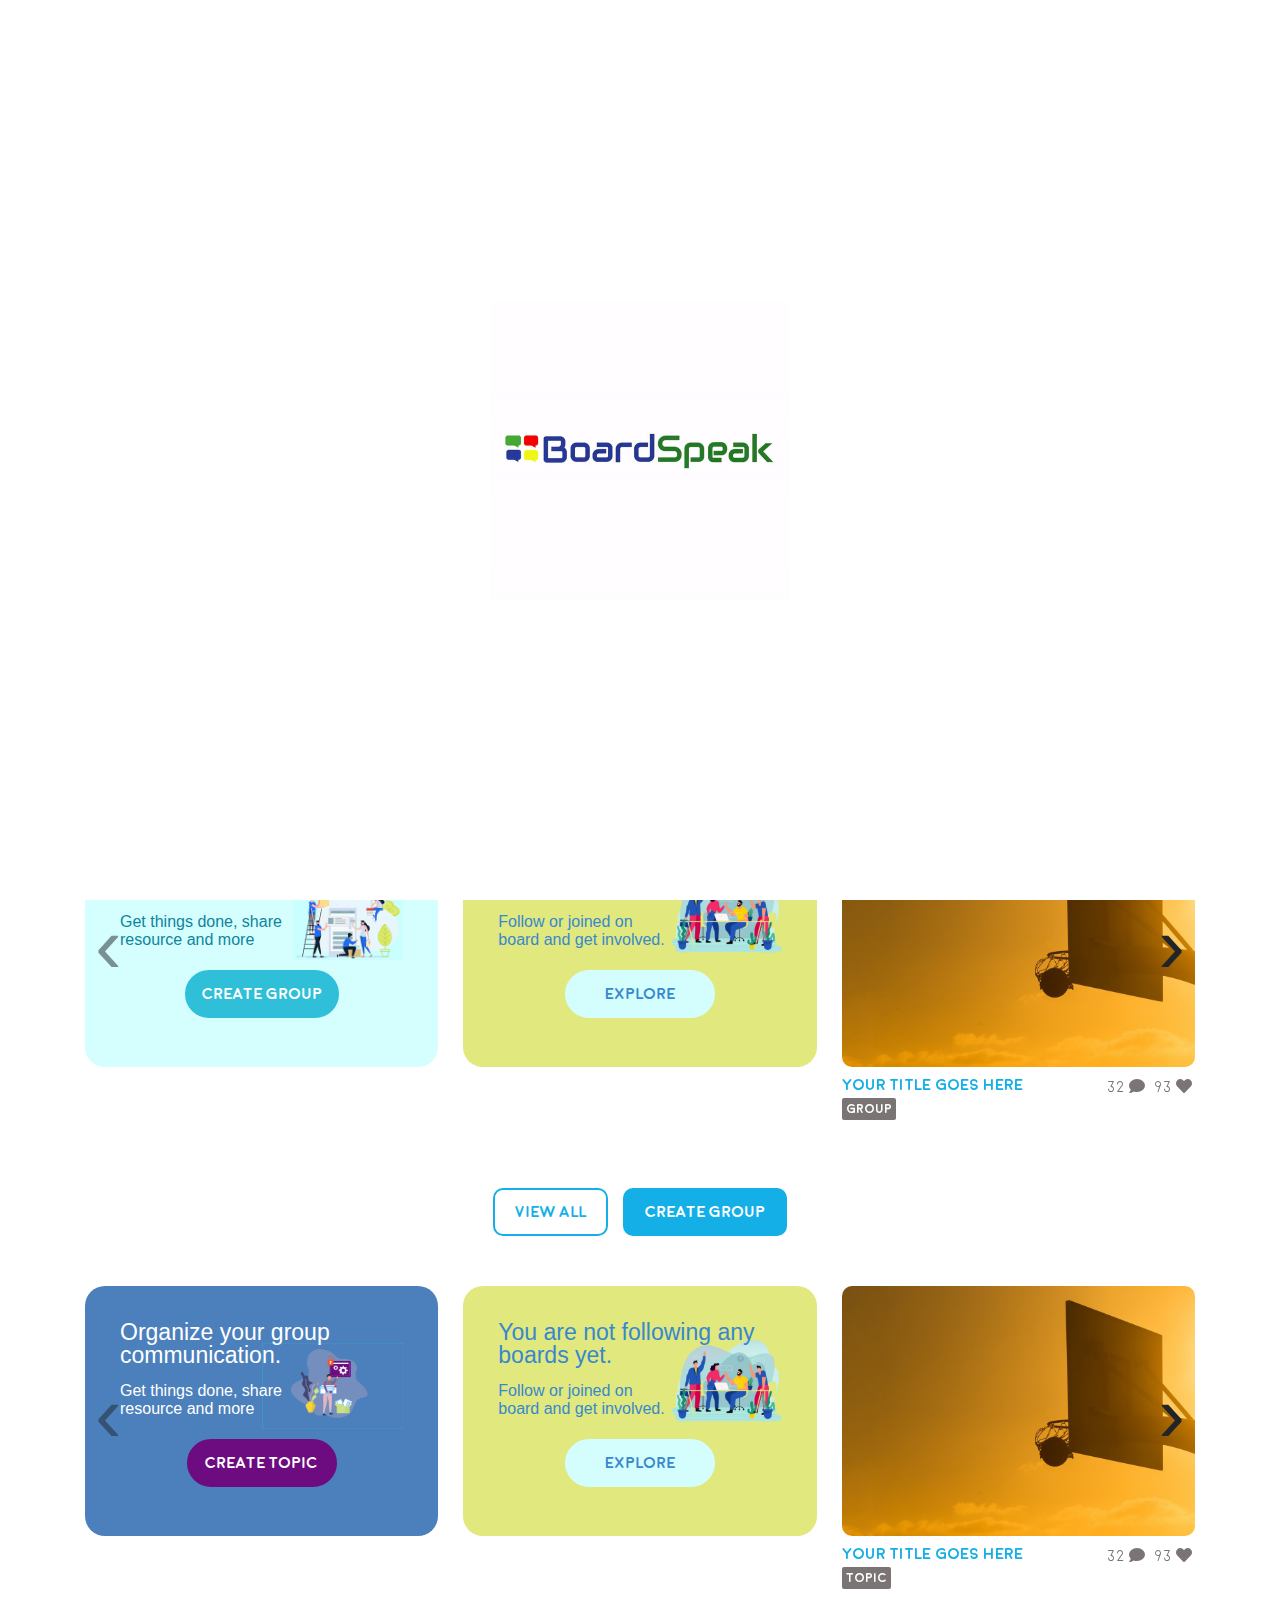
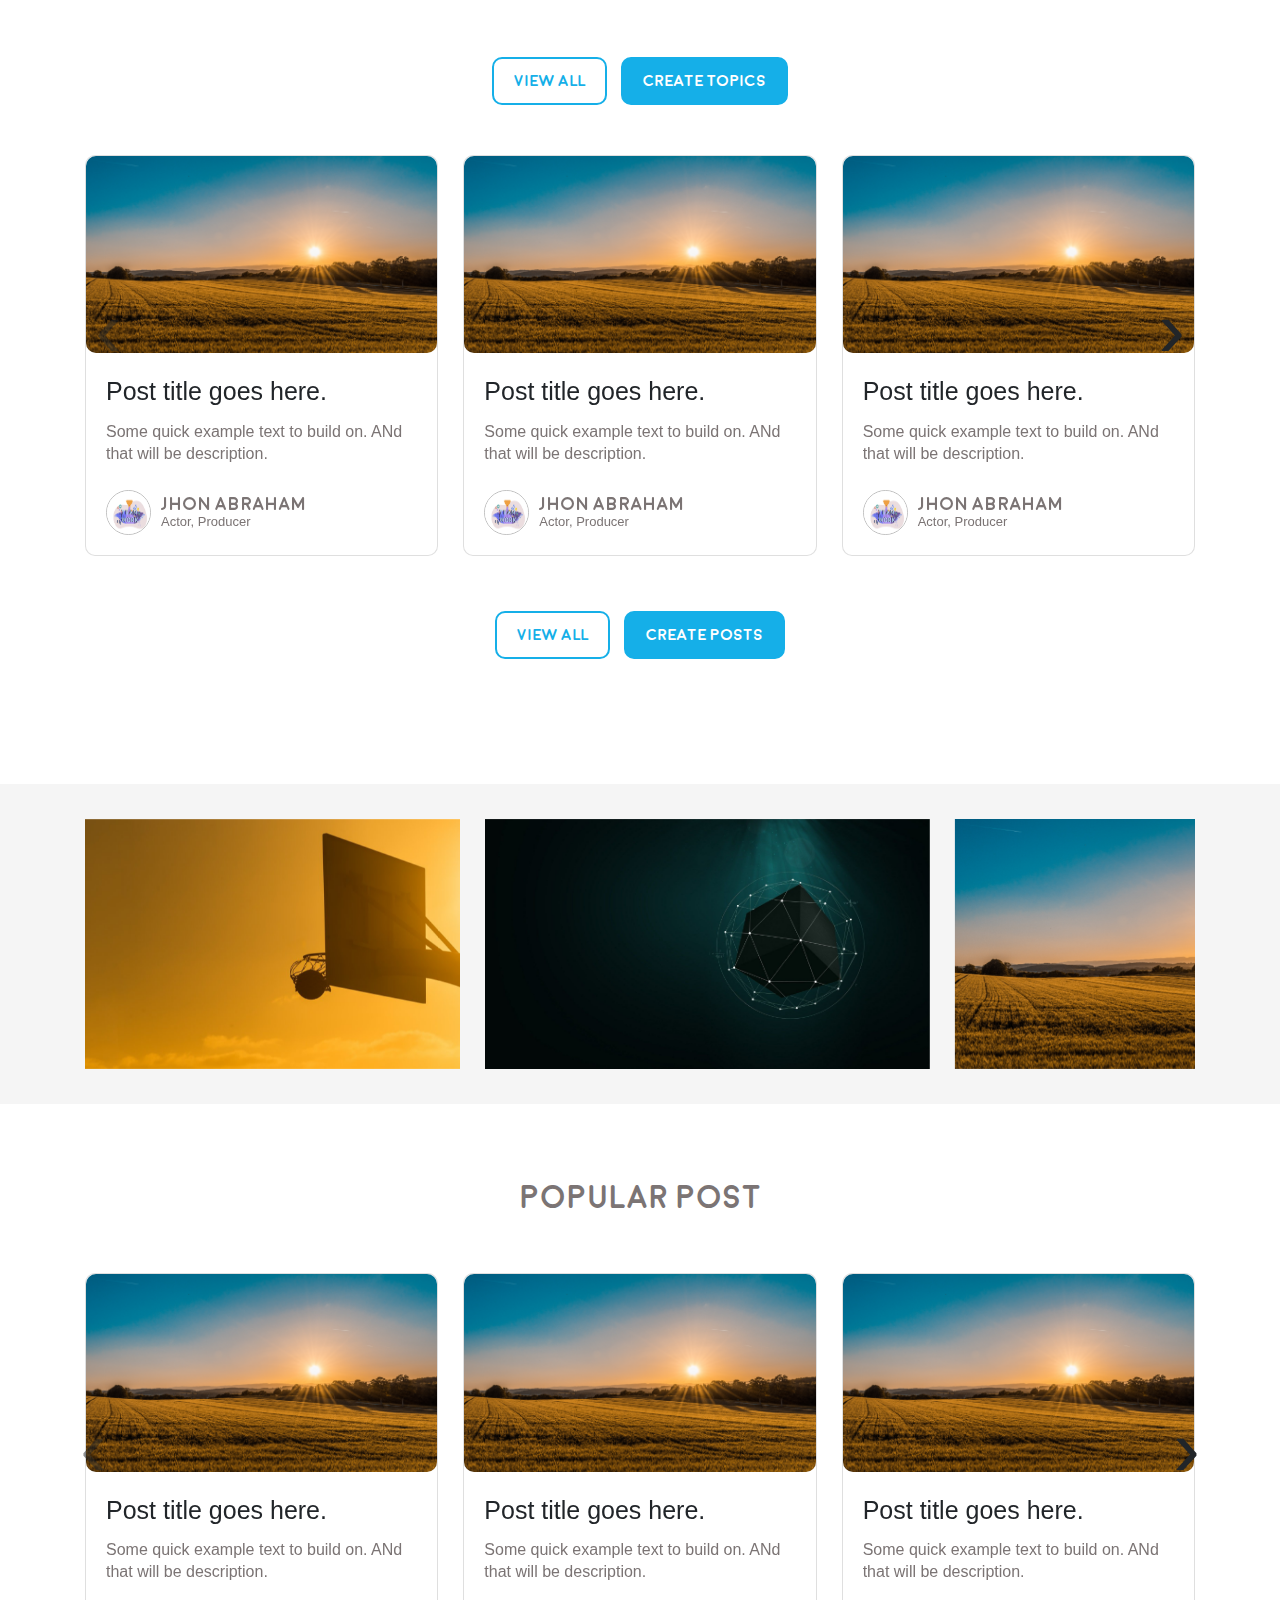
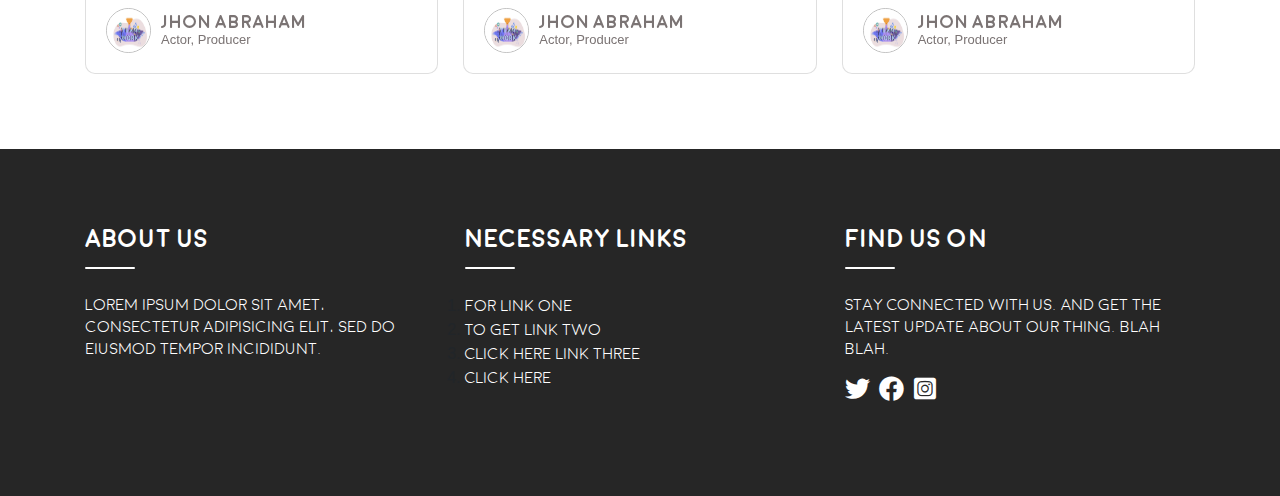
==== user-profile.html @ ad091838 "first commit" ====
<html>
<head>
	<meta charset="utf-8">
	<meta http-equiv="X-UA-Compatible" content="IE=edge">
	<meta name="viewport" content="width=device-width,initial-scale=1.0">
	<title>User Profile</title>

	<!-- including bootstrap css -->
	<link rel="stylesheet" href="src/style/vendor/bootstrap.min.css">
	<!-- including font awesome css -->
	<link rel="stylesheet" href="src/style/vendor/font-awesome/fontawesome.min.css">

	<!-- owl carousel styles -->
	<link rel="stylesheet" href="src/style/vendor/owl-carousel/owl.carousel.min.css">
	<link rel="stylesheet" href="src/style/vendor/owl-carousel/owl.theme.default.min.css">
	
	<!-- including custom css -->
	<link rel="stylesheet" href="src/style/main.css">
	<link rel="stylesheet" href="src/style/user-profile.css">

	<!-- including jquery -->
	<script src="src/script/vendor/jquery.min.js"></script>
	
	<!-- including popper js -->
	<script src="src/script/vendor/popper.min.js"></script>
	<!-- including bootsrap js -->
	<script src="src/script/vendor/bootstrap.min.js"></script>
	
	<!-- owl carousel js -->
	<script src="src/script/vendor/owl.carousel.min.js"></script>

	<!-- custom js -->
	<script src="src/script/main.js"></script>
	<script src="src/script/user-profile.js"></script>
</head>
<body>
	<!-- preloader animation -->
	<div class="loader">
		<img src="src/image/loader.gif">
	</div>
	<!-- hedaer part start -->
	<header id="header" class="header sticky-top">
		<nav class="main_nav_container container">

			<div class="mobile_icon" disabled>
				<a id="mobile_menu_collase">
					<span></span>
					<span></span>
					<span></span>
				</a>
			</div>

			<div class="mobile_nav" id="mobile_nav">
				<ul class="mobile_nav_container container">
					<li class="search_box">
						<input class="form-control" type="text" placeholder="Search">
						<i class="fas fa-search"></i>
					</li>
					<li class="">
						<a class="" href="#">
							Find Groups
						</a>
					</li>
					<li class="">
						<a class="mobile_sub">
							<i class="fas fa-user"></i>
							<i class="fas fa-caret-down"></i>
						</a>
						<ul class="sub_nav">
							<li>
								<a href="" title="">
									Profile
								</a>
							</li>
							<li>
								<a href="" title="">
									Dashboard
								</a>
							</li>
							<li>
								<a href="" title="">
									Help & Support
								</a>
							</li>
							<li>
								<a href="" title="">
									Setting
								</a>
							</li>
							<li>
								<a href="" title="">
									Addministrator
								</a>
							</li>
							<li>
								<a href="" title="">
									Log Out
								</a>
							</li>
						</ul>
					</li>
				</ul>
			</div>

			<a class="logo_img" href="#">
				<img class="img-fluid" src="src/image/logo.png" alt="">
			</a>

			<!-- only desktop nav -->
			<div class="desk_nav">
				<ul class="desk_nav_container">
					<li class="only_desk_item search_box">
						<input class="form-control" type="text" placeholder="Search">
						<i class="fas fa-search"></i>
					</li>
					<li class="only_desk_item">
						<a class="" href="#">
							Find Groups
						</a>
					</li>
					<li class="">
						<a class="active sub_nav_container">
							<span>Create Group</span>
							<i class="fas fa-angle-down"></i>
						</a>
						<ul class="sub_nav">
							<li>
								<a href="" title="">
									Start a group
								</a>
							</li>
							<li>
								<a href="" title="">
									Create a topic
								</a>
							</li>
							<li>
								<a href="" title="">
									a post
								</a>
							</li>
						</ul>
					</li>
					<li class="only_desk_item">
						<a class="sub_nav_container">
							<i class="fas fa-user-circle"></i>
							<i class="fas fa-angle-down"></i>
						</a>
						<ul class="sub_nav">
							<li>
								<a href="" title="">
									Profile
								</a>
							</li>
							<li>
								<a href="" title="">
									Dashboard
								</a>
							</li>
							<li>
								<a href="" title="">
									Help & Support
								</a>
							</li>
							<li>
								<a href="" title="">
									Setting
								</a>
							</li>
							<li>
								<a href="" title="">
									Addministrator
								</a>
							</li>
							<li>
								<a href="" title="">
									Log Out
								</a>
							</li>
						</ul>
					</li>
				</ul>
			</div>
		</nav>
	</header><!-- /header -->

	<!-- main content start here -->
	<main id="main" class="main">

		<!-- banner section -->
		<section class="user_banner" id="user_banner">
			<div class="user_banner_container">
				<div class="user_banner_background">
					<button type="button" class="btn btn-info">
						<i class="fas fa-camera"></i>
						<span>
							Change Background
						</span>
					</button>
				</div>

				<div class="user_banner_info container">
					<div class="user_profile_img">
						<img class="img-fluid" src="src/image/user_profile.jpeg" alt="">
						<a href="">
							<i class="fas fa-camera"></i>
							Change Photo
						</a>
					</div>

					<div class="user_name_designation">
						<h1>
							Jhon Abraham
						</h1>
						<p>
							Managing Director
							<a href="" title="">
								<i class="fas fa-edit"></i>
								Edit Profile
							</a>
						</p>
						<p class="join_for_public">
							<span>Joined 4th February, 2016.</span>
							<span>California, USA</span>
						</p>
						<div class="user_ext_number">
							<a href="" title="">
								Contacts
								<span>
									365
								</span>
							</a>
							<a href="" title="">
								Followed
								<span>
									525
								</span>
							</a>
							<a href="" title="">
								Follwing
								<span>
									1541
								</span>
							</a>
						</div>
						<div class="btn_for_public">

							<div class="d-inline-block">
								<a class="btn dropdown-toggle" href="#" role="button" id="dropdownMenuLink" data-toggle="dropdown" aria-haspopup="true" aria-expanded="false">
									message
								</a>

								<div class="dropdown-menu" aria-labelledby="dropdownMenuLink">
									<a class="dropdown-item" href="#">
										Add User as Contact
									</a>
									<a class="dropdown-item" href="#">
										Message User
									</a>
								</div>
							</div>

							<div class="d-inline-block">
								<a class="btn dropdown-toggle" href="#" role="button" id="dropdownMenuLink" data-toggle="dropdown" aria-haspopup="true" aria-expanded="false">
									follow
								</a>

								<div class="dropdown-menu" aria-labelledby="dropdownMenuLink">
									<a class="dropdown-item" href="#">
										Add to favourites
									</a>
									<a class="dropdown-item not_popup_opener">
										Notification
									</a>
									<a class="dropdown-item problem_popup_opener">
										Problems / Issues
									</a>
									<a class="dropdown-item unfollow_popup_opener">
										Unfollow
									</a>
								</div>
							</div>

						</div>
					</div>

					<div class="user_metta">
						<div class="user_metta_1">
							<a href="" title="">
								<span>
									6
								</span>
								groups
							</a>
							<a href="" title="">
								<span>
									N/A
								</span>
								topics
							</a>
							<a href="" title="">
								<span>
									18
								</span>
								post
							</a>
						</div>
						<div class="user_metta_2">
							<a id="todos_popup_opener" title="">
								to do's
								<span>
									6
								</span>
							</a>
							<a href="notification.html" title="">
								notification
								<span>
									12
								</span>
							</a>
						</div>
					</div>
				</div>
			</div>
		</section>

		<!-- followed explore section -->
		<section class="follow_explore_section">

			<div class="follow_explore_header">
				<div class="follow_explore_header_container container">
					<ul class="nav text-center">

						<li class="nav-item">
							<a class="nav-link" id="created_slider">
								Created
							</a>
						</li>
						<li class="nav-item">
							<a class="nav-link active" id="follow_slider">
								Followed
							</a>
						</li>

						<li class="nav-item">
							<a class="nav-link" id="explore_slider">
								Explore
							</a>
						</li>
					</ul>
				</div>
			</div>

			<div class="follow_explore_filter">
				<div class="follow_explore_search_view" id="sticky_search">
					<form class="form-group">
						<input class="form-control" type="text" name="search">
						<button class="btn" type="button">
							search
						</button>
					</form>
					<div class="follow_explore_view">
						<a class="" href="" title="">
							<span>
								List <br> View
							</span>
							<i class="fas fa-list"></i>
						</a>
						<a class="d-none" href="" title="">
							<span>
								Grid <br> View
							</span>
							<i class="fas fa-th"></i>
						</a>
					</div>
				</div>

				<div class="filter_btn_container container">
					<div class="follow_explore_filter_btn text-center owl-carousel owl-theme">
						<button class="btn filter_btn active" filtered_board="all_board" type="button">
							All
						</button>
						<button class="btn filter_btn" filtered_board="group_board" type="button">
							Groups
						</button>
						<button class="btn filter_btn" filtered_board="topic_board" type="button">
							Topics
						</button>
						<button class="btn filter_btn" filtered_board="post_board" type="button">
							Post
						</button>
						<button class="btn filter_btn" filtered_board="form_board" type="button">
							Forms
						</button>
						<button class="btn filter_btn" filtered_board="event_board" type="button">
							Event
						</button>
						<button class="btn filter_btn" filtered_board="task_board" type="button">
							Task
						</button>
						<button class="btn filter_btn" filtered_board="calender_board" type="button">
							Calender
						</button>
						<button class="btn filter_btn" filtered_board="image_board" type="button">
							Image
						</button>
					</div>
				</div>

				<div class="filter_dropdown_container container">
					<div class="filter_dropdown">
						<ul class="main_dropdown_list">
							<li>
								<a class="filter_dropdown_btn">
									A to Z
									<i class="fas fa-caret-down"></i>
								</a>
								<ul class="secondery_dropdown_list">
									<li>
										<a href="" title="">Test One</a>
									</li>
									<li>
										<a href="" title="">Test Two</a>
									</li>
									<li>
										<a href="" title="">Three Test</a>
									</li>
								</ul>
							</li>
							<li>
								<a class="filter_dropdown_btn">
									Archive
									<i class="fas fa-caret-down"></i>
								</a>
								<ul class="secondery_dropdown_list">
									<li>
										<a href="" title="">Test One</a>
									</li>
									<li>
										<a href="" title="">Test Two</a>
									</li>
									<li>
										<a href="" title="">Three Test</a>
									</li>
								</ul>
							</li>
							<li>
								<a class="filter_dropdown_btn">
									By Admin
									<i class="fas fa-caret-down"></i>
								</a>
								<ul class="secondery_dropdown_list">
									<li>
										<a href="" title="">Test One</a>
									</li>
									<li>
										<a href="" title="">Test Two</a>
									</li>
									<li>
										<a href="" title="">Three Test</a>
									</li>
								</ul>
							</li>
							<li>
								<a href="" title="">Favourite</a>
							</li>
							<li>
								<a href="" title="">Latest</a>
							</li>
							<li>
								<a href="" title="">Popular</a>
							</li>
							<li>
								<a href="" title="">Saved</a>
							</li>
							<li>
								<a class="filter_dropdown_btn">
									Public
									<i class="fas fa-caret-down"></i>
								</a>
								<ul class="secondery_dropdown_list">
									<li>
										<a href="" title="">Private</a>
									</li>
									<li>
										<a href="" title="">Secret</a>
									</li>
								</ul>
							</li>
						</ul>
					</div>
				</div>
			</div>

			<div class="follow_explore_container">

				<!-- created board slider -->
				<div id="created_slider_container" class="container">
					<!-- items for filter button -->
					<div class="slider_outer group_board">
						<div class="created_group_slider owl-carousel owl-theme">
							<div class="item">
								<div class="default_item create_item">
									<div class="default_text">
										<h4>
										    Organize your group communication.
									    </h4>
									    <p>
										    Get things done, share resource and more
									    </p>
									</div>
									<div class="default_btn">
										<a class="create_group_btn btn">
										    Create Group
									    </a>
									</div>
								</div>
							</div>
							<div class="item">
								<div class="board_item">
									<figure>
										<figcaption>
											<div class="save_follow">
												<a href="">
													<i class="fas fa-file-download"></i>
													save
												</a>
												<a href="" class="d-none">
													<i class="fas fa-user-plus"></i>
													follow
												</a>
												<a href="" class="d-inline">
													<i class="fas fa-user-plus"></i>
													Invite
												</a>
											</div>
											<div class="more_option">
												more
												<i class="fas fa-ellipsis-v"></i>

												<ul class="more_option_item">
													<li>
														<a href="">Share</a>
													</li>
													<li>
														<a href="">Pin</a>
													</li>
													<li>
														<a href="">Join</a>
													</li>
													<li>
														<a href="">Quick View</a>
													</li>
												</ul>
											</div>
										</figcaption>
										<img class="img-fluid" src="src/image/board_one.jpg" alt="board-img">
									</figure>
									<summary class="board_info">
										<h3 class="board_title">
											<a href="">
												Your Title Goes Here
											</a> 
											<a href="">
												Group
											</a>
										</h3>
										<h4 class="board_metta">
											<a class="d-none" id="pinned_board">
												<i class="fas fa-thumbtack"></i>
											</a>
											<a id="board_comment">
												32
												<i class="fas fa-comment"></i>
											</a>
											<a id="board_like">
												93
												<i class="fas fa-heart"></i>
											</a>
										</h4>
									</summary>
								</div>
							</div>
							<div class="item">
								<div class="board_item">
									<figure>
										<div class="lock_indicator">
											<i class="fas fa-lock"></i>
										</div>
										<figcaption>
											<div class="save_follow">
												<a href="">
													<i class="fas fa-file-download"></i>
													save
												</a>
												<a href="" class="d-inline">
													<i class="fas fa-user-plus"></i>
													follow
												</a>
												<a href="" class="d-none">
													<i class="fas fa-user-plus"></i>
													Invite
												</a>
											</div>
											<div class="more_option">
												more
												<i class="fas fa-ellipsis-v"></i>

												<ul class="more_option_item">
													<li>
														<a href="">Share</a>
													</li>
													<li>
														<a href="">Pin</a>
													</li>
													<li>
														<a href="">Join</a>
													</li>
													<li>
														<a href="">Quick View</a>
													</li>
												</ul>
											</div>
										</figcaption>
										<img class="img-fluid" src="src/image/board_one.jpg" alt="board-img">
									</figure>
									<summary class="board_info">
										<h3 class="board_title">
											<a href="">
												Your Title Goes Here
											</a> 
											<a href="">
												Group
											</a>
										</h3>
										<h4 class="board_metta">
											<a class="" id="pinned_board">
												<i class="fas fa-thumbtack"></i>
											</a>
											<a id="board_comment">
												32
												<i class="fas fa-comment"></i>
											</a>
											<a id="board_like">
												93
												<i class="fas fa-heart"></i>
											</a>
										</h4>
									</summary>
								</div>
							</div>
							<div class="item">
								<div class="board_item">
									<figure>
										<div class="lock_indicator">
											<i class="fas fa-lock"></i>
										</div>
										<figcaption>
											<div class="save_follow">
												<a href="">
													<i class="fas fa-file-download"></i>
													save
												</a>
												<a href="" class="d-none">
													<i class="fas fa-user-plus"></i>
													follow
												</a>
												<a href="" class="d-inline">
													<i class="fas fa-user-plus"></i>
													Invite
												</a>
											</div>
											<div class="more_option">
												more
												<i class="fas fa-ellipsis-v"></i>

												<ul class="more_option_item">
													<li>
														<a href="">Share</a>
													</li>
													<li>
														<a href="">Pin</a>
													</li>
													<li>
														<a href="">Join</a>
													</li>
													<li>
														<a href="">Quick View</a>
													</li>
												</ul>
											</div>
										</figcaption>
										<img class="img-fluid" src="src/image/board_one.jpg" alt="board-img">
									</figure>
									<summary class="board_info">
										<h3 class="board_title">
											<a href="">
												Your Title Goes Here
											</a> 
											<a href="">
												Group
											</a>
										</h3>
										<h4 class="board_metta">
											<a class="d-none" id="pinned_board">
												<i class="fas fa-thumbtack"></i>
											</a>
											<a id="board_comment">
												32
												<i class="fas fa-comment"></i>
											</a>
											<a id="board_like">
												93
												<i class="fas fa-heart"></i>
											</a>
										</h4>
									</summary>
								</div>
							</div>
						</div>
						<div class="view_all">
							<a class="btn" href="" title="">
								View All
							</a>
							<a class="create_group_btn btn active" title="">
								Create Group
							</a>
						</div>
					</div>
					<!-- items for filter button -->
					<div class="slider_outer topic_board">
						<div class="created_topic_slider owl-carousel owl-theme">
							<div class="item">
								<div class="default_item create_topic">
									<div class="default_text">
										<h4>
										    Organize your topic communication.
									    </h4>
									    <p>
										    Get things done, share resource and more
									    </p>
									</div>
									<div class="default_btn">
										<a class="btn" href="" title="">
										    Create Topics
									    </a>
									</div>
								</div>
							</div>
							<div class="item">
								<div class="board_item">
									<figure>
										<figcaption>
											<div class="save_follow">
												<a href="">
													<i class="fas fa-file-download"></i>
													save
												</a>
												<a href="" class="d-none">
													<i class="fas fa-user-plus"></i>
													follow
												</a>
												<a href="" class="d-inline">
													<i class="fas fa-user-plus"></i>
													Invite
												</a>
											</div>
											<div class="more_option">
												more
												<i class="fas fa-ellipsis-v"></i>

												<ul class="more_option_item">
													<li>
														<a href="">Share</a>
													</li>
													<li>
														<a href="">Pin</a>
													</li>
													<li>
														<a href="">Join</a>
													</li>
													<li>
														<a href="">Quick View</a>
													</li>
												</ul>
											</div>
										</figcaption>
										<img class="img-fluid" src="src/image/board_one.jpg" alt="board-img">
									</figure>
									<summary class="board_info">
										<h3 class="board_title">
											<a href="">
												Your Title Goes Here
											</a> 
											<a href="">
												topic
											</a>
										</h3>
										<h4 class="board_metta">
											<a class="d-none" id="pinned_board">
												<i class="fas fa-thumbtack"></i>
											</a>
											<a id="board_comment">
												32
												<i class="fas fa-comment"></i>
											</a>
											<a id="board_like">
												93
												<i class="fas fa-heart"></i>
											</a>
										</h4>
									</summary>
								</div>
							</div>
							<div class="item">
								<div class="board_item">
									<figure>
										<figcaption>
											<div class="save_follow">
												<a href="">
													<i class="fas fa-file-download"></i>
													save
												</a>
												<a href="" class="d-inline">
													<i class="fas fa-user-plus"></i>
													follow
												</a>
												<a href="" class="d-none">
													<i class="fas fa-user-plus"></i>
													Invite
												</a>
											</div>
											<div class="more_option">
												more
												<i class="fas fa-ellipsis-v"></i>

												<ul class="more_option_item">
													<li>
														<a href="">Share</a>
													</li>
													<li>
														<a href="">Pin</a>
													</li>
													<li>
														<a href="">Join</a>
													</li>
													<li>
														<a href="">Quick View</a>
													</li>
												</ul>
											</div>
										</figcaption>
										<img class="img-fluid" src="src/image/board_one.jpg" alt="board-img">
									</figure>
									<summary class="board_info">
										<h3 class="board_title">
											<a href="">
												Your Title Goes Here
											</a> 
											<a href="">
												topic
											</a>
										</h3>
										<h4 class="board_metta">
											<a class="" id="pinned_board">
												<i class="fas fa-thumbtack"></i>
											</a>
											<a id="board_comment">
												32
												<i class="fas fa-comment"></i>
											</a>
											<a id="board_like">
												93
												<i class="fas fa-heart"></i>
											</a>
										</h4>
									</summary>
								</div>
							</div>
							<div class="item">
								<div class="board_item">
									<figure>
										<figcaption>
											<div class="save_follow">
												<a href="">
													<i class="fas fa-file-download"></i>
													save
												</a>
												<a href="" class="d-none">
													<i class="fas fa-user-plus"></i>
													follow
												</a>
												<a href="" class="d-inline">
													<i class="fas fa-user-plus"></i>
													Invite
												</a>
											</div>
											<div class="more_option">
												more
												<i class="fas fa-ellipsis-v"></i>

												<ul class="more_option_item">
													<li>
														<a href="">Share</a>
													</li>
													<li>
														<a href="">Pin</a>
													</li>
													<li>
														<a href="">Join</a>
													</li>
													<li>
														<a href="">Quick View</a>
													</li>
												</ul>
											</div>
										</figcaption>
										<img class="img-fluid" src="src/image/board_one.jpg" alt="board-img">
									</figure>
									<summary class="board_info">
										<h3 class="board_title">
											<a href="">
												Your Title Goes Here
											</a> 
											<a href="">
												topic
											</a>
										</h3>
										<h4 class="board_metta">
											<a class="d-none" id="pinned_board">
												<i class="fas fa-thumbtack"></i>
											</a>
											<a id="board_comment">
												32
												<i class="fas fa-comment"></i>
											</a>
											<a id="board_like">
												93
												<i class="fas fa-heart"></i>
											</a>
										</h4>
									</summary>
								</div>
							</div>
						</div>
						<div class="view_all">
							<a class="btn" href="" title="">
								View All
							</a>
							<a class="btn active" href="" title="">
								Create Topics
							</a>
						</div>
					</div>
					<!-- items for filter button -->
					<div class="slider_outer post_board">
						<div class="created_post_slider owl-carousel owl-theme">
							<div class="post_item card">

								<div class="post_img">

									<img class="card-img-top" src="src/image/board_two.jpg" alt="Card image cap">

									<div class="post_img_inner">

										<div class="save_follow">
											<a href="">
												<i class="fas fa-file-download"></i>
												save
											</a>
											<a href="" class="d-inline">
												<i class="fas fa-user-plus"></i>
												follow
											</a>
											<a href="" class="d-none">
												<i class="fas fa-user-plus"></i>
												Invite
											</a>
										</div>

										<div class="more_option">
											more
											<i class="fas fa-ellipsis-v"></i>

											<ul class="more_option_item">
												<li>
													<a href="">Share</a>
												</li>
												<li>
													<a href="">Pin</a>
												</li>
												<li>
													<a href="">Join</a>
												</li>
												<li>
													<a href="">Quick View</a>
												</li>
											</ul>
										</div>
									</div>
								</div>

								<div class="post_summery">
									<a class="post_title">
										Post title goes here.
									</a>
									<p class="post_text">
										Some quick example text to build on. ANd that will be description.</p>
									<a href="" class="author_info">
										<img class="img-fluid" src="src/image/about_one.jpg" alt="author">
										<div class="author_name">
											<h5>
												Jhon Abraham
											</h5>
											<p>
												Actor, Producer
											</p>
										</div>
									</a>
								</div>
							</div>
							<div class="post_item card">

								<div class="post_img">

									<img class="card-img-top" src="src/image/board_two.jpg" alt="Card image cap">

									<div class="post_img_inner">

										<div class="save_follow">
											<a href="">
												<i class="fas fa-file-download"></i>
												save
											</a>
											<a href="" class="d-inline">
												<i class="fas fa-user-plus"></i>
												follow
											</a>
											<a href="" class="d-none">
												<i class="fas fa-user-plus"></i>
												Invite
											</a>
										</div>

										<div class="more_option">
											more
											<i class="fas fa-ellipsis-v"></i>

											<ul class="more_option_item">
												<li>
													<a href="">Share</a>
												</li>
												<li>
													<a href="">Pin</a>
												</li>
												<li>
													<a href="">Join</a>
												</li>
												<li>
													<a href="">Quick View</a>
												</li>
											</ul>
										</div>
									</div>
								</div>

								<div class="post_summery">
									<a class="post_title">
										Post title goes here.
									</a>
									<p class="post_text">
										Some quick example text to build on. ANd that will be description.</p>
									<a href="" class="author_info">
										<img class="img-fluid" src="src/image/about_one.jpg" alt="author">
										<div class="author_name">
											<h5>
												Jhon Abraham
											</h5>
											<p>
												Actor, Producer
											</p>
										</div>
									</a>
								</div>
							</div>
							<div class="post_item card">

								<div class="post_img">

									<img class="card-img-top" src="src/image/board_two.jpg" alt="Card image cap">

									<div class="post_img_inner">

										<div class="save_follow">
											<a href="">
												<i class="fas fa-file-download"></i>
												save
											</a>
											<a href="" class="d-inline">
												<i class="fas fa-user-plus"></i>
												follow
											</a>
											<a href="" class="d-none">
												<i class="fas fa-user-plus"></i>
												Invite
											</a>
										</div>

										<div class="more_option">
											more
											<i class="fas fa-ellipsis-v"></i>

											<ul class="more_option_item">
												<li>
													<a href="">Share</a>
												</li>
												<li>
													<a href="">Pin</a>
												</li>
												<li>
													<a href="">Join</a>
												</li>
												<li>
													<a href="">Quick View</a>
												</li>
											</ul>
										</div>
									</div>
								</div>

								<div class="post_summery">
									<a class="post_title">
										Post title goes here.
									</a>
									<p class="post_text">
										Some quick example text to build on. ANd that will be description.</p>
									<a href="" class="author_info">
										<img class="img-fluid" src="src/image/about_one.jpg" alt="author">
										<div class="author_name">
											<h5>
												Jhon Abraham
											</h5>
											<p>
												Actor, Producer
											</p>
										</div>
									</a>
								</div>
							</div>
							<div class="post_item card">

								<div class="post_img">

									<img class="card-img-top" src="src/image/board_two.jpg" alt="Card image cap">

									<div class="post_img_inner">

										<div class="save_follow">
											<a href="">
												<i class="fas fa-file-download"></i>
												save
											</a>
											<a href="" class="d-inline">
												<i class="fas fa-user-plus"></i>
												follow
											</a>
											<a href="" class="d-none">
												<i class="fas fa-user-plus"></i>
												Invite
											</a>
										</div>

										<div class="more_option">
											more
											<i class="fas fa-ellipsis-v"></i>

											<ul class="more_option_item">
												<li>
													<a href="">Share</a>
												</li>
												<li>
													<a href="">Pin</a>
												</li>
												<li>
													<a href="">Join</a>
												</li>
												<li>
													<a href="">Quick View</a>
												</li>
											</ul>
										</div>
									</div>
								</div>

								<div class="post_summery">
									<a class="post_title">
										Post title goes here.
									</a>
									<p class="post_text">
										Some quick example text to build on. ANd that will be description.</p>
									<a href="" class="author_info">
										<img class="img-fluid" src="src/image/about_one.jpg" alt="author">
										<div class="author_name">
											<h5>
												Jhon Abraham
											</h5>
											<p>
												Actor, Producer
											</p>
										</div>
									</a>
								</div>
							</div>
						</div>
						<div class="view_all">
							<a class="btn" href="" title="">
								View All
							</a>
							<a class="btn active" href="" title="">
								Create Post
							</a>
						</div>
					</div>
				</div>

				<!-- followed board slider -->
				<div id="follow_slider_container" class="container">
					<!-- items for filter button -->
					<div class="slider_outer group_board">
						<div class="follow_group_slider owl-carousel owl-theme">
							<div class="item">
								<div class="default_item create_item">
									<div class="default_text">
										<h4>
										    Organize your group communication.
									    </h4>
									    <p>
										    Get things done, share resource and more
									    </p>
									</div>
									<div class="default_btn">
										<a class="create_group_btn btn">
										    Create Group
									    </a>
									</div>
								</div>
							</div>
							<div class="item">
								<div class="default_item explore_item">
									<div class="default_text">
										<h4>
										    You are not following any boards yet.
									    </h4>
									    <p>
										    Follow or joined on board and get involved.
									    </p>
									</div>
									<div class="default_btn">
										<a class="btn" href="" title="">
										    Explore
									    </a>
									</div>
								</div>
							</div>
							<div class="item">
								<div class="board_item">
									<figure>
											<div class="lock_indicator">
												<i class="fas fa-lock"></i>
											</div>
										<figcaption>
											<div class="save_follow">
												<a href="">
													<i class="fas fa-file-download"></i>
													save
												</a>
												<a href="" class="d-none">
													<i class="fas fa-user-plus"></i>
													follow
												</a>
												<a href="" class="d-inline">
													<i class="fas fa-user-plus"></i>
													Invite
												</a>
											</div>
											<div class="more_option">
												more
												<i class="fas fa-ellipsis-v"></i>

												<ul class="more_option_item">
													<li>
														<a href="">Share</a>
													</li>
													<li>
														<a href="">Pin</a>
													</li>
													<li>
														<a href="">Join</a>
													</li>
													<li>
														<a href="">Quick View</a>
													</li>
												</ul>
											</div>
										</figcaption>
										<img class="img-fluid" src="src/image/board_one.jpg" alt="board-img">
									</figure>
									<summary class="board_info">
										<h3 class="board_title">
											<a href="">
												Your Title Goes Here
											</a> 
											<a href="">
												Group
											</a>
										</h3>
										<h4 class="board_metta">
											<a class="d-none" id="pinned_board">
												<i class="fas fa-thumbtack"></i>
											</a>
											<a id="board_comment">
												32
												<i class="fas fa-comment"></i>
											</a>
											<a id="board_like">
												93
												<i class="fas fa-heart"></i>
											</a>
										</h4>
									</summary>
								</div>
							</div>
							<div class="item">
								<div class="board_item">
									<figure>
										<figcaption>
											<div class="save_follow">
												<a href="">
													<i class="fas fa-file-download"></i>
													save
												</a>
												<a href="" class="d-inline">
													<i class="fas fa-user-plus"></i>
													follow
												</a>
												<a href="" class="d-none">
													<i class="fas fa-user-plus"></i>
													Invite
												</a>
											</div>
											<div class="more_option">
												more
												<i class="fas fa-ellipsis-v"></i>

												<ul class="more_option_item">
													<li>
														<a href="">Share</a>
													</li>
													<li>
														<a href="">Pin</a>
													</li>
													<li>
														<a href="">Join</a>
													</li>
													<li>
														<a href="">Quick View</a>
													</li>
												</ul>
											</div>
										</figcaption>
										<img class="img-fluid" src="src/image/board_one.jpg" alt="board-img">
									</figure>
									<summary class="board_info">
										<h3 class="board_title">
											<a href="">
												Your Title Goes Here
											</a> 
											<a href="">
												Group
											</a>
										</h3>
										<h4 class="board_metta">
											<a class="" id="pinned_board">
												<i class="fas fa-thumbtack"></i>
											</a>
											<a id="board_comment">
												32
												<i class="fas fa-comment"></i>
											</a>
											<a id="board_like">
												93
												<i class="fas fa-heart"></i>
											</a>
										</h4>
									</summary>
								</div>
							</div>
							<div class="item">
								<div class="board_item">
									<figure>
										<figcaption>
											<div class="save_follow">
												<a href="">
													<i class="fas fa-file-download"></i>
													save
												</a>
												<a href="" class="d-none">
													<i class="fas fa-user-plus"></i>
													follow
												</a>
												<a href="" class="d-inline">
													<i class="fas fa-user-plus"></i>
													Invite
												</a>
											</div>
											<div class="more_option">
												more
												<i class="fas fa-ellipsis-v"></i>

												<ul class="more_option_item">
													<li>
														<a href="">Share</a>
													</li>
													<li>
														<a href="">Pin</a>
													</li>
													<li>
														<a href="">Join</a>
													</li>
													<li>
														<a href="">Quick View</a>
													</li>
												</ul>
											</div>
										</figcaption>
										<img class="img-fluid" src="src/image/board_one.jpg" alt="board-img">
									</figure>
									<summary class="board_info">
										<h3 class="board_title">
											<a href="">
												Your Title Goes Here
											</a> 
											<a href="">
												Group
											</a>
										</h3>
										<h4 class="board_metta">
											<a class="d-none" id="pinned_board">
												<i class="fas fa-thumbtack"></i>
											</a>
											<a id="board_comment">
												32
												<i class="fas fa-comment"></i>
											</a>
											<a id="board_like">
												93
												<i class="fas fa-heart"></i>
											</a>
										</h4>
									</summary>
								</div>
							</div>
						</div>
						<div class="view_all">
							<a class="btn" href="" title="">
								View All
							</a>
							<a class="create_group_btn btn active">
								Create Group
							</a>
						</div>
					</div>
					<!-- items for filter button -->
					<div class="slider_outer topic_board">
						<div class="follow_topic_slider owl-carousel owl-theme">
							<div class="item">
								<div class="default_item create_topic">
									<div class="default_text">
										<h4>
										    Organize your group communication.
									    </h4>
									    <p>
										    Get things done, share resource and more
									    </p>
									</div>
									<div class="default_btn">
										<a class="btn" href="" title="">
										    Create Topic
									    </a>
									</div>
								</div>
							</div>
							<div class="item">
								<div class="default_item explore_item">
									<div class="default_text">
										<h4>
										    You are not following any boards yet.
									    </h4>
									    <p>
										    Follow or joined on board and get involved.
									    </p>
									</div>
									<div class="default_btn">
										<a class="btn" href="" title="">
										    Explore
									    </a>
									</div>
								</div>
							</div>
							<div class="item">
								<div class="board_item">
									<figure>
										<figcaption>
											<div class="save_follow">
												<a href="">
													<i class="fas fa-file-download"></i>
													save
												</a>
												<a href="" class="d-none">
													<i class="fas fa-user-plus"></i>
													follow
												</a>
												<a href="" class="d-inline">
													<i class="fas fa-user-plus"></i>
													Invite
												</a>
											</div>
											<div class="more_option">
												more
												<i class="fas fa-ellipsis-v"></i>

												<ul class="more_option_item">
													<li>
														<a href="">Share</a>
													</li>
													<li>
														<a href="">Pin</a>
													</li>
													<li>
														<a href="">Join</a>
													</li>
													<li>
														<a href="">Quick View</a>
													</li>
												</ul>
											</div>
										</figcaption>
										<img class="img-fluid" src="src/image/board_one.jpg" alt="board-img">
									</figure>
									<summary class="board_info">
										<h3 class="board_title">
											<a href="">
												Your Title Goes Here
											</a> 
											<a href="">
												topic
											</a>
										</h3>
										<h4 class="board_metta">
											<a class="d-none" id="pinned_board">
												<i class="fas fa-thumbtack"></i>
											</a>
											<a id="board_comment">
												32
												<i class="fas fa-comment"></i>
											</a>
											<a id="board_like">
												93
												<i class="fas fa-heart"></i>
											</a>
										</h4>
									</summary>
								</div>
							</div>
							<div class="item">
								<div class="board_item">
									<figure>
										<figcaption>
											<div class="save_follow">
												<a href="">
													<i class="fas fa-file-download"></i>
													save
												</a>
												<a href="" class="d-inline">
													<i class="fas fa-user-plus"></i>
													follow
												</a>
												<a href="" class="d-none">
													<i class="fas fa-user-plus"></i>
													Invite
												</a>
											</div>
											<div class="more_option">
												more
												<i class="fas fa-ellipsis-v"></i>

												<ul class="more_option_item">
													<li>
														<a href="">Share</a>
													</li>
													<li>
														<a href="">Pin</a>
													</li>
													<li>
														<a href="">Join</a>
													</li>
													<li>
														<a href="">Quick View</a>
													</li>
												</ul>
											</div>
										</figcaption>
										<img class="img-fluid" src="src/image/board_one.jpg" alt="board-img">
									</figure>
									<summary class="board_info">
										<h3 class="board_title">
											<a href="">
												Your Title Goes Here
											</a> 
											<a href="">
												topic
											</a>
										</h3>
										<h4 class="board_metta">
											<a class="" id="pinned_board">
												<i class="fas fa-thumbtack"></i>
											</a>
											<a id="board_comment">
												32
												<i class="fas fa-comment"></i>
											</a>
											<a id="board_like">
												93
												<i class="fas fa-heart"></i>
											</a>
										</h4>
									</summary>
								</div>
							</div>
							<div class="item">
								<div class="board_item">
									<figure>
										<figcaption>
											<div class="save_follow">
												<a href="">
													<i class="fas fa-file-download"></i>
													save
												</a>
												<a href="" class="d-none">
													<i class="fas fa-user-plus"></i>
													follow
												</a>
												<a href="" class="d-inline">
													<i class="fas fa-user-plus"></i>
													Invite
												</a>
											</div>
											<div class="more_option">
												more
												<i class="fas fa-ellipsis-v"></i>

												<ul class="more_option_item">
													<li>
														<a href="">Share</a>
													</li>
													<li>
														<a href="">Pin</a>
													</li>
													<li>
														<a href="">Join</a>
													</li>
													<li>
														<a href="">Quick View</a>
													</li>
												</ul>
											</div>
										</figcaption>
										<img class="img-fluid" src="src/image/board_one.jpg" alt="board-img">
									</figure>
									<summary class="board_info">
										<h3 class="board_title">
											<a href="">
												Your Title Goes Here
											</a> 
											<a href="">
												topic
											</a>
										</h3>
										<h4 class="board_metta">
											<a class="d-none" id="pinned_board">
												<i class="fas fa-thumbtack"></i>
											</a>
											<a id="board_comment">
												32
												<i class="fas fa-comment"></i>
											</a>
											<a id="board_like">
												93
												<i class="fas fa-heart"></i>
											</a>
										</h4>
									</summary>
								</div>
							</div>
						</div>
						<div class="view_all">
							<a class="btn" href="" title="">
								View All
							</a>
							<a class="btn active" href="" title="">
								Create Topics
							</a>
						</div>
					</div>
					<!-- items for filter button -->
					<div class="slider_outer post_board">
						<div class="follow_post_slider owl-carousel owl-theme">
							<div class="post_item card">

								<div class="post_img">

									<img class="card-img-top" src="src/image/board_two.jpg" alt="Card image cap">

									<div class="post_img_inner">

										<div class="save_follow">
											<a href="">
												<i class="fas fa-file-download"></i>
												save
											</a>
											<a href="" class="d-inline">
												<i class="fas fa-user-plus"></i>
												follow
											</a>
											<a href="" class="d-none">
												<i class="fas fa-user-plus"></i>
												Invite
											</a>
										</div>

										<div class="more_option">
											more
											<i class="fas fa-ellipsis-v"></i>

											<ul class="more_option_item">
												<li>
													<a href="">Share</a>
												</li>
												<li>
													<a href="">Pin</a>
												</li>
												<li>
													<a href="">Join</a>
												</li>
												<li>
													<a href="">Quick View</a>
												</li>
											</ul>
										</div>
									</div>
								</div>

								<div class="post_summery">
									<a class="post_title">
										Post title goes here.
									</a>
									<p class="post_text">
										Some quick example text to build on. ANd that will be description.</p>
									<a href="" class="author_info">
										<img class="img-fluid" src="src/image/about_one.jpg" alt="author">
										<div class="author_name">
											<h5>
												Jhon Abraham
											</h5>
											<p>
												Actor, Producer
											</p>
										</div>
									</a>
								</div>
							</div>
							<div class="post_item card">

								<div class="post_img">

									<img class="card-img-top" src="src/image/board_two.jpg" alt="Card image cap">

									<div class="post_img_inner">

										<div class="save_follow">
											<a href="">
												<i class="fas fa-file-download"></i>
												save
											</a>
											<a href="" class="d-inline">
												<i class="fas fa-user-plus"></i>
												follow
											</a>
											<a href="" class="d-none">
												<i class="fas fa-user-plus"></i>
												Invite
											</a>
										</div>

										<div class="more_option">
											more
											<i class="fas fa-ellipsis-v"></i>

											<ul class="more_option_item">
												<li>
													<a href="">Share</a>
												</li>
												<li>
													<a href="">Pin</a>
												</li>
												<li>
													<a href="">Join</a>
												</li>
												<li>
													<a href="">Quick View</a>
												</li>
											</ul>
										</div>
									</div>
								</div>

								<div class="post_summery">
									<a class="post_title">
										Post title goes here.
									</a>
									<p class="post_text">
										Some quick example text to build on. ANd that will be description.</p>
									<a href="" class="author_info">
										<img class="img-fluid" src="src/image/about_one.jpg" alt="author">
										<div class="author_name">
											<h5>
												Jhon Abraham
											</h5>
											<p>
												Actor, Producer
											</p>
										</div>
									</a>
								</div>
							</div>
							<div class="post_item card">

								<div class="post_img">

									<img class="card-img-top" src="src/image/board_two.jpg" alt="Card image cap">

									<div class="post_img_inner">

										<div class="save_follow">
											<a href="">
												<i class="fas fa-file-download"></i>
												save
											</a>
											<a href="" class="d-inline">
												<i class="fas fa-user-plus"></i>
												follow
											</a>
											<a href="" class="d-none">
												<i class="fas fa-user-plus"></i>
												Invite
											</a>
										</div>

										<div class="more_option">
											more
											<i class="fas fa-ellipsis-v"></i>

											<ul class="more_option_item">
												<li>
													<a href="">Share</a>
												</li>
												<li>
													<a href="">Pin</a>
												</li>
												<li>
													<a href="">Join</a>
												</li>
												<li>
													<a href="">Quick View</a>
												</li>
											</ul>
										</div>
									</div>
								</div>

								<div class="post_summery">
									<a class="post_title">
										Post title goes here.
									</a>
									<p class="post_text">
										Some quick example text to build on. ANd that will be description.</p>
									<a href="" class="author_info">
										<img class="img-fluid" src="src/image/about_one.jpg" alt="author">
										<div class="author_name">
											<h5>
												Jhon Abraham
											</h5>
											<p>
												Actor, Producer
											</p>
										</div>
									</a>
								</div>
							</div>
							<div class="post_item card">

								<div class="post_img">

									<img class="card-img-top" src="src/image/board_two.jpg" alt="Card image cap">

									<div class="post_img_inner">

										<div class="save_follow">
											<a href="">
												<i class="fas fa-file-download"></i>
												save
											</a>
											<a href="" class="d-inline">
												<i class="fas fa-user-plus"></i>
												follow
											</a>
											<a href="" class="d-none">
												<i class="fas fa-user-plus"></i>
												Invite
											</a>
										</div>

										<div class="more_option">
											more
											<i class="fas fa-ellipsis-v"></i>

											<ul class="more_option_item">
												<li>
													<a href="">Share</a>
												</li>
												<li>
													<a href="">Pin</a>
												</li>
												<li>
													<a href="">Join</a>
												</li>
												<li>
													<a href="">Quick View</a>
												</li>
											</ul>
										</div>
									</div>
								</div>

								<div class="post_summery">
									<a class="post_title">
										Post title goes here.
									</a>
									<p class="post_text">
										Some quick example text to build on. ANd that will be description.</p>
									<a href="" class="author_info">
										<img class="img-fluid" src="src/image/about_one.jpg" alt="author">
										<div class="author_name">
											<h5>
												Jhon Abraham
											</h5>
											<p>
												Actor, Producer
											</p>
										</div>
									</a>
								</div>
							</div>
						</div>
						<div class="view_all">
							<a class="btn" href="" title="">
								View All
							</a>
							<a class="btn active" href="" title="">
								Create Posts
							</a>
						</div>
					</div>
				</div>
				
				<!-- explore board slider -->
				<div id="explore_slider_container">
					<!-- featured suggested section -->
					<div class="feat_sugst_section">

						<div class="feat_sugst_header">
							<div class="feat_sugst_header_container container">
								<ul class="nav text-center">
									<li class="nav-item">
										<a class="nav-link active" id="feat_slider">
											Featured
										</a>
									</li>
									<li class="nav-item">
										<a class="nav-link" id="sugst_slider">
											Suggested
										</a>
									</li>
								</ul>
							</div>
						</div>

						<div class="feat_sugst_container container">

							<!-- featured board slider -->
							<div id="feat_slider_container">
								<div class="feat_slider_container owl-carousel owl-theme">
									<div class="item">
										<div class="board_item">
											<figure>
												<figcaption>
													<div class="save_follow">
														<a href="">
															<i class="fas fa-file-download"></i>
															save
														</a>
														<a href="" class="d-inline">
															<i class="fas fa-user-plus"></i>
															follow
														</a>
														<a href="" class="d-none">
															<i class="fas fa-user-plus"></i>
															Invite
														</a>
													</div>
													<div class="more_option">
														more
														<i class="fas fa-ellipsis-v"></i>

														<ul class="more_option_item">
															<li>
																<a href="">Share</a>
															</li>
															<li>
																<a href="">Pin</a>
															</li>
															<li>
																<a href="">Join</a>
															</li>
															<li>
																<a href="">Quick View</a>
															</li>
														</ul>
													</div>
												</figcaption>
												<img class="img-fluid" src="src/image/board_one.jpg" alt="board-img">
											</figure>
											<summary class="board_info">
												<h3 class="board_title">
													<a href="">
														Your Title Goes Here
													</a> 
													<a href="">
														Group
													</a>
												</h3>
												<h4 class="board_metta">
													<a class="" id="pinned_board">
														<i class="fas fa-thumbtack"></i>
													</a>
													<a id="board_comment">
														32
														<i class="fas fa-comment"></i>
													</a>
													<a id="board_like">
														93
														<i class="fas fa-heart"></i>
													</a>
												</h4>
											</summary>
										</div>
									</div>
									<div class="item">
										<div class="board_item">
											<figure>
												<figcaption>
													<div class="save_follow">
														<a href="">
															<i class="fas fa-file-download"></i>
															save
														</a>
														<a href="" class="d-none">
															<i class="fas fa-user-plus"></i>
															follow
														</a>
														<a href="" class="d-inline">
															<i class="fas fa-user-plus"></i>
															Invite
														</a>
													</div>
													<div class="more_option">
														more
														<i class="fas fa-ellipsis-v"></i>

														<ul class="more_option_item">
															<li>
																<a href="">Share</a>
															</li>
															<li>
																<a href="">Pin</a>
															</li>
															<li>
																<a href="">Join</a>
															</li>
															<li>
																<a href="">Quick View</a>
															</li>
														</ul>
													</div>
												</figcaption>
												<img class="img-fluid" src="src/image/board_one.jpg" alt="board-img">
											</figure>
											<summary class="board_info">
												<h3 class="board_title">
													<a href="">
														Your Title Goes Here
													</a> 
													<a href="">
														Group
													</a>
												</h3>
												<h4 class="board_metta">
													<a class="d-none" id="pinned_board">
														<i class="fas fa-thumbtack"></i>
													</a>
													<a id="board_comment">
														32
														<i class="fas fa-comment"></i>
													</a>
													<a id="board_like">
														93
														<i class="fas fa-heart"></i>
													</a>
												</h4>
											</summary>
										</div>
									</div>
									<div class="item">
										<div class="board_item">
											<figure>
												<figcaption>
													<div class="save_follow">
														<a href="">
															<i class="fas fa-file-download"></i>
															save
														</a>
														<a href="" class="d-inline">
															<i class="fas fa-user-plus"></i>
															follow
														</a>
														<a href="" class="d-none">
															<i class="fas fa-user-plus"></i>
															Invite
														</a>
													</div>
													<div class="more_option">
														more
														<i class="fas fa-ellipsis-v"></i>

														<ul class="more_option_item">
															<li>
																<a href="">Share</a>
															</li>
															<li>
																<a href="">Pin</a>
															</li>
															<li>
																<a href="">Join</a>
															</li>
															<li>
																<a href="">Quick View</a>
															</li>
														</ul>
													</div>
												</figcaption>
												<img class="img-fluid" src="src/image/board_one.jpg" alt="board-img">
											</figure>
											<summary class="board_info">
												<h3 class="board_title">
													<a href="">
														Your Title Goes Here
													</a> 
													<a href="">
														Group
													</a>
												</h3>
												<h4 class="board_metta">
													<a class="" id="pinned_board">
														<i class="fas fa-thumbtack"></i>
													</a>
													<a id="board_comment">
														32
														<i class="fas fa-comment"></i>
													</a>
													<a id="board_like">
														93
														<i class="fas fa-heart"></i>
													</a>
												</h4>
											</summary>
										</div>
									</div>
									<div class="item">
										<div class="board_item">
											<figure>
												<figcaption>
													<div class="save_follow">
														<a href="">
															<i class="fas fa-file-download"></i>
															save
														</a>
														<a href="" class="d-none">
															<i class="fas fa-user-plus"></i>
															follow
														</a>
														<a href="" class="d-inline">
															<i class="fas fa-user-plus"></i>
															Invite
														</a>
													</div>
													<div class="more_option">
														more
														<i class="fas fa-ellipsis-v"></i>

														<ul class="more_option_item">
															<li>
																<a href="">Share</a>
															</li>
															<li>
																<a href="">Pin</a>
															</li>
															<li>
																<a href="">Join</a>
															</li>
															<li>
																<a href="">Quick View</a>
															</li>
														</ul>
													</div>
												</figcaption>
												<img class="img-fluid" src="src/image/board_one.jpg" alt="board-img">
											</figure>
											<summary class="board_info">
												<h3 class="board_title">
													<a href="">
														Your Title Goes Here
													</a> 
													<a href="">
														Group
													</a>
												</h3>
												<h4 class="board_metta">
													<a class="d-none" id="pinned_board">
														<i class="fas fa-thumbtack"></i>
													</a>
													<a id="board_comment">
														32
														<i class="fas fa-comment"></i>
													</a>
													<a id="board_like">
														93
														<i class="fas fa-heart"></i>
													</a>
												</h4>
											</summary>
										</div>
									</div>
								</div>
							</div>
							
							<!-- suggested board slider -->
							<div id="sugst_slider_container">
								<div class="sugst_slider_container owl-carousel owl-theme">
									<div class="item">
										<div class="board_item">
											<figure>
												<figcaption>
													<div class="save_follow">
														<a href="">
															<i class="fas fa-file-download"></i>
															save
														</a>
														<a href="" class="d-none">
															<i class="fas fa-user-plus"></i>
															follow
														</a>
														<a href="" class="d-inline">
															<i class="fas fa-user-plus"></i>
															Invite
														</a>
													</div>
													<div class="more_option">
														more
														<i class="fas fa-ellipsis-v"></i>

														<ul class="more_option_item">
															<li>
																<a href="">Share</a>
															</li>
															<li>
																<a href="">Pin</a>
															</li>
															<li>
																<a href="">Join</a>
															</li>
															<li>
																<a href="">Quick View</a>
															</li>
														</ul>
													</div>
												</figcaption>
												<img class="img-fluid" src="src/image/board_two.jpg" alt="board-img">
											</figure>
											<summary class="board_info">
												<h3 class="board_title">
													<a href="">
														Your Title Goes Here
													</a> 
													<a href="">
														Group
													</a>
												</h3>
												<h4 class="board_metta">
													<a class="d-none" id="pinned_board">
														<i class="fas fa-thumbtack"></i>
													</a>
													<a id="board_comment">
														32
														<i class="fas fa-comment"></i>
													</a>
													<a id="board_like">
														93
														<i class="fas fa-heart"></i>
													</a>
												</h4>
											</summary>
										</div>
									</div>
									<div class="item">
										<div class="board_item">
											<figure>
												<figcaption>
													<div class="save_follow">
														<a href="">
															<i class="fas fa-file-download"></i>
															save
														</a>
														<a href="" class="d-none">
															<i class="fas fa-user-plus"></i>
															follow
														</a>
														<a href="" class="d-inline">
															<i class="fas fa-user-plus"></i>
															Invite
														</a>
													</div>
													<div class="more_option">
														more
														<i class="fas fa-ellipsis-v"></i>

														<ul class="more_option_item">
															<li>
																<a href="">Share</a>
															</li>
															<li>
																<a href="">Pin</a>
															</li>
															<li>
																<a href="">Join</a>
															</li>
															<li>
																<a href="">Quick View</a>
															</li>
														</ul>
													</div>
												</figcaption>
												<img class="img-fluid" src="src/image/board_two.jpg" alt="board-img">
											</figure>
											<summary class="board_info">
												<h3 class="board_title">
													<a href="">
														Your Title Goes Here
													</a> 
													<a href="">
														Group
													</a>
												</h3>
												<h4 class="board_metta">
													<a class="" id="pinned_board">
														<i class="fas fa-thumbtack"></i>
													</a>
													<a id="board_comment">
														32
														<i class="fas fa-comment"></i>
													</a>
													<a id="board_like">
														93
														<i class="fas fa-heart"></i>
													</a>
												</h4>
											</summary>
										</div>
									</div>
									<div class="item">
										<div class="board_item">
											<figure>
												<figcaption>
													<div class="save_follow">
														<a href="">
															<i class="fas fa-file-download"></i>
															save
														</a>
														<a href="" class="d-none">
															<i class="fas fa-user-plus"></i>
															follow
														</a>
														<a href="" class="d-inline">
															<i class="fas fa-user-plus"></i>
															Invite
														</a>
													</div>
													<div class="more_option">
														more
														<i class="fas fa-ellipsis-v"></i>

														<ul class="more_option_item">
															<li>
																<a href="">Share</a>
															</li>
															<li>
																<a href="">Pin</a>
															</li>
															<li>
																<a href="">Join</a>
															</li>
															<li>
																<a href="">Quick View</a>
															</li>
														</ul>
													</div>
												</figcaption>
												<img class="img-fluid" src="src/image/board_two.jpg" alt="board-img">
											</figure>
											<summary class="board_info">
												<h3 class="board_title">
													<a href="">
														Your Title Goes Here
													</a> 
													<a href="">
														Group
													</a>
												</h3>
												<h4 class="board_metta">
													<a class="" id="pinned_board">
														<i class="fas fa-thumbtack"></i>
													</a>
													<a id="board_comment">
														32
														<i class="fas fa-comment"></i>
													</a>
													<a id="board_like">
														93
														<i class="fas fa-heart"></i>
													</a>
												</h4>
											</summary>
										</div>
									</div>
									<div class="item">
										<div class="board_item">
											<figure>
												<figcaption>
													<div class="save_follow">
														<a href="">
															<i class="fas fa-file-download"></i>
															save
														</a>
														<a href="" class="d-none">
															<i class="fas fa-user-plus"></i>
															follow
														</a>
														<a href="" class="d-inline">
															<i class="fas fa-user-plus"></i>
															Invite
														</a>
													</div>
													<div class="more_option">
														more
														<i class="fas fa-ellipsis-v"></i>

														<ul class="more_option_item">
															<li>
																<a href="">Share</a>
															</li>
															<li>
																<a href="">Pin</a>
															</li>
															<li>
																<a href="">Join</a>
															</li>
															<li>
																<a href="">Quick View</a>
															</li>
														</ul>
													</div>
												</figcaption>
												<img class="img-fluid" src="src/image/board_two.jpg" alt="board-img">
											</figure>
											<summary class="board_info">
												<h3 class="board_title">
													<a href="">
														Your Title Goes Here
													</a> 
													<a href="">
														Group
													</a>
												</h3>
												<h4 class="board_metta">
													<a class="d-none" id="pinned_board">
														<i class="fas fa-thumbtack"></i>
													</a>
													<a id="board_comment">
														32
														<i class="fas fa-comment"></i>
													</a>
													<a id="board_like">
														93
														<i class="fas fa-heart"></i>
													</a>
												</h4>
											</summary>
										</div>
									</div>
								</div>
							</div>
						</div>
					</div>
					<!-- items for filter button -->
					<div class="slider_outer group_board container">
						<div class="explore_group_slider owl-carousel owl-theme">
							<div class="post_item card">

								<div class="post_img">

									<img class="card-img-top" src="src/image/board_two.jpg" alt="Card image cap">

									<div class="post_img_inner">

										<div class="save_follow">
											<a href="">
												<i class="fas fa-file-download"></i>
												save
											</a>
											<a href="" class="d-inline">
												<i class="fas fa-user-plus"></i>
												follow
											</a>
											<a href="" class="d-none">
												<i class="fas fa-user-plus"></i>
												Invite
											</a>
										</div>

										<div class="more_option">
											more
											<i class="fas fa-ellipsis-v"></i>

											<ul class="more_option_item">
												<li>
													<a href="">Share</a>
												</li>
												<li>
													<a href="">Pin</a>
												</li>
												<li>
													<a href="">Join</a>
												</li>
												<li>
													<a href="">Quick View</a>
												</li>
											</ul>
										</div>
									</div>
								</div>

								<div class="post_summery">
									<a class="post_title">
										Post title goes here.
									</a>
									<p class="post_text">
										Some quick example text to build on. ANd that will be description.</p>
									<a href="" class="author_info">
										<img class="img-fluid" src="src/image/about_one.jpg" alt="author">
										<div class="author_name">
											<h5>
												Jhon Abraham
											</h5>
											<p>
												Actor, Producer
											</p>
										</div>
									</a>
								</div>
							</div>
							<div class="post_item card">

								<div class="post_img">

									<img class="card-img-top" src="src/image/board_two.jpg" alt="Card image cap">

									<div class="post_img_inner">

										<div class="save_follow">
											<a href="">
												<i class="fas fa-file-download"></i>
												save
											</a>
											<a href="" class="d-inline">
												<i class="fas fa-user-plus"></i>
												follow
											</a>
											<a href="" class="d-none">
												<i class="fas fa-user-plus"></i>
												Invite
											</a>
										</div>

										<div class="more_option">
											more
											<i class="fas fa-ellipsis-v"></i>

											<ul class="more_option_item">
												<li>
													<a href="">Share</a>
												</li>
												<li>
													<a href="">Pin</a>
												</li>
												<li>
													<a href="">Join</a>
												</li>
												<li>
													<a href="">Quick View</a>
												</li>
											</ul>
										</div>
									</div>
								</div>

								<div class="post_summery">
									<a class="post_title">
										Post title goes here.
									</a>
									<p class="post_text">
										Some quick example text to build on. ANd that will be description.</p>
									<a href="" class="author_info">
										<img class="img-fluid" src="src/image/about_one.jpg" alt="author">
										<div class="author_name">
											<h5>
												Jhon Abraham
											</h5>
											<p>
												Actor, Producer
											</p>
										</div>
									</a>
								</div>
							</div>
							<div class="post_item card">

								<div class="post_img">

									<img class="card-img-top" src="src/image/board_two.jpg" alt="Card image cap">

									<div class="post_img_inner">

										<div class="save_follow">
											<a href="">
												<i class="fas fa-file-download"></i>
												save
											</a>
											<a href="" class="d-inline">
												<i class="fas fa-user-plus"></i>
												follow
											</a>
											<a href="" class="d-none">
												<i class="fas fa-user-plus"></i>
												Invite
											</a>
										</div>

										<div class="more_option">
											more
											<i class="fas fa-ellipsis-v"></i>

											<ul class="more_option_item">
												<li>
													<a href="">Share</a>
												</li>
												<li>
													<a href="">Pin</a>
												</li>
												<li>
													<a href="">Join</a>
												</li>
												<li>
													<a href="">Quick View</a>
												</li>
											</ul>
										</div>
									</div>
								</div>

								<div class="post_summery">
									<a class="post_title">
										Post title goes here.
									</a>
									<p class="post_text">
										Some quick example text to build on. ANd that will be description.</p>
									<a href="" class="author_info">
										<img class="img-fluid" src="src/image/about_one.jpg" alt="author">
										<div class="author_name">
											<h5>
												Jhon Abraham
											</h5>
											<p>
												Actor, Producer
											</p>
										</div>
									</a>
								</div>
							</div>
							<div class="post_item card">

								<div class="post_img">

									<img class="card-img-top" src="src/image/board_two.jpg" alt="Card image cap">

									<div class="post_img_inner">

										<div class="save_follow">
											<a href="">
												<i class="fas fa-file-download"></i>
												save
											</a>
											<a href="" class="d-inline">
												<i class="fas fa-user-plus"></i>
												follow
											</a>
											<a href="" class="d-none">
												<i class="fas fa-user-plus"></i>
												Invite
											</a>
										</div>

										<div class="more_option">
											more
											<i class="fas fa-ellipsis-v"></i>

											<ul class="more_option_item">
												<li>
													<a href="">Share</a>
												</li>
												<li>
													<a href="">Pin</a>
												</li>
												<li>
													<a href="">Join</a>
												</li>
												<li>
													<a href="">Quick View</a>
												</li>
											</ul>
										</div>
									</div>
								</div>

								<div class="post_summery">
									<a class="post_title">
										Post title goes here.
									</a>
									<p class="post_text">
										Some quick example text to build on. ANd that will be description.</p>
									<a href="" class="author_info">
										<img class="img-fluid" src="src/image/about_one.jpg" alt="author">
										<div class="author_name">
											<h5>
												Jhon Abraham
											</h5>
											<p>
												Actor, Producer
											</p>
										</div>
									</a>
								</div>
							</div>
						</div>
						<div class="view_all">
							<a class="btn" href="" title="">
								View All
							</a>
							<a class="create_group_btn btn active">
								Create Group
							</a>
						</div>
					</div>
					<!-- items for filter button -->
					<div class="slider_outer topic_board container">
						<div class="explore_topic_slider owl-carousel owl-theme">
							<div class="item">
								<div class="board_item">
									<figure>
										<figcaption>
											<div class="save_follow">
												<a href="">
													<i class="fas fa-file-download"></i>
													save
												</a>
												<a href="" class="d-none">
													<i class="fas fa-user-plus"></i>
													follow
												</a>
												<a href="" class="d-inline">
													<i class="fas fa-user-plus"></i>
													Invite
												</a>
											</div>
											<div class="more_option">
												more
												<i class="fas fa-ellipsis-v"></i>

												<ul class="more_option_item">
													<li>
														<a href="">Share</a>
													</li>
													<li>
														<a href="">Pin</a>
													</li>
													<li>
														<a href="">Join</a>
													</li>
													<li>
														<a href="">Quick View</a>
													</li>
												</ul>
											</div>
										</figcaption>
										<img class="img-fluid" src="src/image/board_two.jpg" alt="board-img">
									</figure>
									<summary class="board_info">
										<h3 class="board_title">
											<a href="">
												Your Title Goes Here
											</a> 
											<a href="">
												topic
											</a>
										</h3>
										<h4 class="board_metta">
											<a class="d-none" id="pinned_board">
												<i class="fas fa-thumbtack"></i>
											</a>
											<a id="board_comment">
												32
												<i class="fas fa-comment"></i>
											</a>
											<a id="board_like">
												93
												<i class="fas fa-heart"></i>
											</a>
										</h4>
									</summary>
								</div>
							</div>
							<div class="item">
								<div class="board_item">
									<figure>
										<figcaption>
											<div class="save_follow">
												<a href="">
													<i class="fas fa-file-download"></i>
													save
												</a>
												<a href="" class="d-none">
													<i class="fas fa-user-plus"></i>
													follow
												</a>
												<a href="" class="d-inline">
													<i class="fas fa-user-plus"></i>
													Invite
												</a>
											</div>
											<div class="more_option">
												more
												<i class="fas fa-ellipsis-v"></i>

												<ul class="more_option_item">
													<li>
														<a href="">Share</a>
													</li>
													<li>
														<a href="">Pin</a>
													</li>
													<li>
														<a href="">Join</a>
													</li>
													<li>
														<a href="">Quick View</a>
													</li>
												</ul>
											</div>
										</figcaption>
										<img class="img-fluid" src="src/image/board_two.jpg" alt="board-img">
									</figure>
									<summary class="board_info">
										<h3 class="board_title">
											<a href="">
												Your Title Goes Here
											</a> 
											<a href="">
												topic
											</a>
										</h3>
										<h4 class="board_metta">
											<a class="" id="pinned_board">
												<i class="fas fa-thumbtack"></i>
											</a>
											<a id="board_comment">
												32
												<i class="fas fa-comment"></i>
											</a>
											<a id="board_like">
												93
												<i class="fas fa-heart"></i>
											</a>
										</h4>
									</summary>
								</div>
							</div>
							<div class="item">
								<div class="board_item">
									<figure>
										<figcaption>
											<div class="save_follow">
												<a href="">
													<i class="fas fa-file-download"></i>
													save
												</a>
												<a href="" class="d-none">
													<i class="fas fa-user-plus"></i>
													follow
												</a>
												<a href="" class="d-inline">
													<i class="fas fa-user-plus"></i>
													Invite
												</a>
											</div>
											<div class="more_option">
												more
												<i class="fas fa-ellipsis-v"></i>

												<ul class="more_option_item">
													<li>
														<a href="">Share</a>
													</li>
													<li>
														<a href="">Pin</a>
													</li>
													<li>
														<a href="">Join</a>
													</li>
													<li>
														<a href="">Quick View</a>
													</li>
												</ul>
											</div>
										</figcaption>
										<img class="img-fluid" src="src/image/board_two.jpg" alt="board-img">
									</figure>
									<summary class="board_info">
										<h3 class="board_title">
											<a href="">
												Your Title Goes Here
											</a> 
											<a href="">
												topic
											</a>
										</h3>
										<h4 class="board_metta">
											<a class="" id="pinned_board">
												<i class="fas fa-thumbtack"></i>
											</a>
											<a id="board_comment">
												32
												<i class="fas fa-comment"></i>
											</a>
											<a id="board_like">
												93
												<i class="fas fa-heart"></i>
											</a>
										</h4>
									</summary>
								</div>
							</div>
							<div class="item">
								<div class="board_item">
									<figure>
										<figcaption>
											<div class="save_follow">
												<a href="">
													<i class="fas fa-file-download"></i>
													save
												</a>
												<a href="" class="d-none">
													<i class="fas fa-user-plus"></i>
													follow
												</a>
												<a href="" class="d-inline">
													<i class="fas fa-user-plus"></i>
													Invite
												</a>
											</div>
											<div class="more_option">
												more
												<i class="fas fa-ellipsis-v"></i>

												<ul class="more_option_item">
													<li>
														<a href="">Share</a>
													</li>
													<li>
														<a href="">Pin</a>
													</li>
													<li>
														<a href="">Join</a>
													</li>
													<li>
														<a href="">Quick View</a>
													</li>
												</ul>
											</div>
										</figcaption>
										<img class="img-fluid" src="src/image/board_two.jpg" alt="board-img">
									</figure>
									<summary class="board_info">
										<h3 class="board_title">
											<a href="">
												Your Title Goes Here
											</a> 
											<a href="">
												topic
											</a>
										</h3>
										<h4 class="board_metta">
											<a class="d-none" id="pinned_board">
												<i class="fas fa-thumbtack"></i>
											</a>
											<a id="board_comment">
												32
												<i class="fas fa-comment"></i>
											</a>
											<a id="board_like">
												93
												<i class="fas fa-heart"></i>
											</a>
										</h4>
									</summary>
								</div>
							</div>
						</div>
						<div class="view_all">
							<a class="btn" href="" title="">
								View All
							</a>
							<a class="btn active" href="" title="">
								Create Topics
							</a>
						</div>
					</div>
					<!-- items for filter button -->
					<div class="slider_outer post_board container">
						<div class="explore_post_slider owl-carousel owl-theme">
							<div class="item">
								<div class="board_item">
									<figure>
										<figcaption>
											<div class="save_follow">
												<a href="">
													<i class="fas fa-file-download"></i>
													save
												</a>
												<a href="" class="d-none">
													<i class="fas fa-user-plus"></i>
													follow
												</a>
												<a href="" class="d-inline">
													<i class="fas fa-user-plus"></i>
													Invite
												</a>
											</div>
											<div class="more_option">
												more
												<i class="fas fa-ellipsis-v"></i>

												<ul class="more_option_item">
													<li>
														<a href="">Share</a>
													</li>
													<li>
														<a href="">Pin</a>
													</li>
													<li>
														<a href="">Join</a>
													</li>
													<li>
														<a href="">Quick View</a>
													</li>
												</ul>
											</div>
										</figcaption>
										<img class="img-fluid" src="src/image/board_two.jpg" alt="board-img">
									</figure>
									<summary class="board_info">
										<h3 class="board_title">
											<a href="">
												Your Title Goes Here
											</a> 
											<a href="">
												post
											</a>
										</h3>
										<h4 class="board_metta">
											<a class="d-none" id="pinned_board">
												<i class="fas fa-thumbtack"></i>
											</a>
											<a id="board_comment">
												32
												<i class="fas fa-comment"></i>
											</a>
											<a id="board_like">
												93
												<i class="fas fa-heart"></i>
											</a>
										</h4>
									</summary>
								</div>
							</div>
							<div class="item">
								<div class="board_item">
									<figure>
										<figcaption>
											<div class="save_follow">
												<a href="">
													<i class="fas fa-file-download"></i>
													save
												</a>
												<a href="" class="d-none">
													<i class="fas fa-user-plus"></i>
													follow
												</a>
												<a href="" class="d-inline">
													<i class="fas fa-user-plus"></i>
													Invite
												</a>
											</div>
											<div class="more_option">
												more
												<i class="fas fa-ellipsis-v"></i>

												<ul class="more_option_item">
													<li>
														<a href="">Share</a>
													</li>
													<li>
														<a href="">Pin</a>
													</li>
													<li>
														<a href="">Join</a>
													</li>
													<li>
														<a href="">Quick View</a>
													</li>
												</ul>
											</div>
										</figcaption>
										<img class="img-fluid" src="src/image/board_two.jpg" alt="board-img">
									</figure>
									<summary class="board_info">
										<h3 class="board_title">
											<a href="">
												Your Title Goes Here
											</a> 
											<a href="">
												post
											</a>
										</h3>
										<h4 class="board_metta">
											<a class="" id="pinned_board">
												<i class="fas fa-thumbtack"></i>
											</a>
											<a id="board_comment">
												32
												<i class="fas fa-comment"></i>
											</a>
											<a id="board_like">
												93
												<i class="fas fa-heart"></i>
											</a>
										</h4>
									</summary>
								</div>
							</div>
							<div class="item">
								<div class="board_item">
									<figure>
										<figcaption>
											<div class="save_follow">
												<a href="">
													<i class="fas fa-file-download"></i>
													save
												</a>
												<a href="" class="d-none">
													<i class="fas fa-user-plus"></i>
													follow
												</a>
												<a href="" class="d-inline">
													<i class="fas fa-user-plus"></i>
													Invite
												</a>
											</div>
											<div class="more_option">
												more
												<i class="fas fa-ellipsis-v"></i>

												<ul class="more_option_item">
													<li>
														<a href="">Share</a>
													</li>
													<li>
														<a href="">Pin</a>
													</li>
													<li>
														<a href="">Join</a>
													</li>
													<li>
														<a href="">Quick View</a>
													</li>
												</ul>
											</div>
										</figcaption>
										<img class="img-fluid" src="src/image/board_two.jpg" alt="board-img">
									</figure>
									<summary class="board_info">
										<h3 class="board_title">
											<a href="">
												Your Title Goes Here
											</a> 
											<a href="">
												post
											</a>
										</h3>
										<h4 class="board_metta">
											<a class="" id="pinned_board">
												<i class="fas fa-thumbtack"></i>
											</a>
											<a id="board_comment">
												32
												<i class="fas fa-comment"></i>
											</a>
											<a id="board_like">
												93
												<i class="fas fa-heart"></i>
											</a>
										</h4>
									</summary>
								</div>
							</div>
							<div class="item">
								<div class="board_item">
									<figure>
										<figcaption>
											<div class="save_follow">
												<a href="">
													<i class="fas fa-file-download"></i>
													save
												</a>
												<a href="" class="d-none">
													<i class="fas fa-user-plus"></i>
													follow
												</a>
												<a href="" class="d-inline">
													<i class="fas fa-user-plus"></i>
													Invite
												</a>
											</div>
											<div class="more_option">
												more
												<i class="fas fa-ellipsis-v"></i>

												<ul class="more_option_item">
													<li>
														<a href="">Share</a>
													</li>
													<li>
														<a href="">Pin</a>
													</li>
													<li>
														<a href="">Join</a>
													</li>
													<li>
														<a href="">Quick View</a>
													</li>
												</ul>
											</div>
										</figcaption>
										<img class="img-fluid" src="src/image/board_two.jpg" alt="board-img">
									</figure>
									<summary class="board_info">
										<h3 class="board_title">
											<a href="">
												Your Title Goes Here
											</a> 
											<a href="">
												post
											</a>
										</h3>
										<h4 class="board_metta">
											<a class="d-none" id="pinned_board">
												<i class="fas fa-thumbtack"></i>
											</a>
											<a id="board_comment">
												32
												<i class="fas fa-comment"></i>
											</a>
											<a id="board_like">
												93
												<i class="fas fa-heart"></i>
											</a>
										</h4>
									</summary>
								</div>
							</div>
						</div>
						<div class="view_all">
							<a class="btn" href="" title="">
								View All
							</a>
							<a class="btn active" href="" title="">
								Create Posts
							</a>
						</div>
					</div>
				</div>
			</div>
		</section>

		<!-- ad section -->
		<section class="ad_section">
			<div class="container">
				<div class="user_ad_slider owl-carousel owl-theme">
					<a href="" title="">
						<img class="img-fluid" src="src/image/board_two.jpg" alt="add-img">
					</a>
					<a href="" title="">
						<img class="img-fluid" src="src/image/board_one.jpg" alt="add-img">
					</a>
					<a href="" title="">
						<img class="img-fluid" src="src/image/user_background.jpg" alt="add-img">
					</a>
				</div>
			</div>
		</section>

		<!-- popular post section -->
		<section class="user_popular_post">
			<div class="user_popular_post_header pb-5">
				<h2 class="text-center mb-2">
					Popular Post
				</h2>
			</div>	
			<div class="user_popular_post_container container owl-carousel owl-theme">
				<div class="post_item card">

					<div class="post_img">

						<img class="card-img-top" src="src/image/board_two.jpg" alt="Card image cap">

						<div class="post_img_inner">

							<div class="save_follow">
								<a href="">
									<i class="fas fa-file-download"></i>
									save
								</a>
								<a href="" class="d-inline">
									<i class="fas fa-user-plus"></i>
									follow
								</a>
								<a href="" class="d-none">
									<i class="fas fa-user-plus"></i>
									Invite
								</a>
							</div>

							<div class="more_option">
								more
								<i class="fas fa-ellipsis-v"></i>

								<ul class="more_option_item">
									<li>
										<a href="">Share</a>
									</li>
									<li>
										<a href="">Pin</a>
									</li>
									<li>
										<a href="">Join</a>
									</li>
									<li>
										<a href="">Quick View</a>
									</li>
								</ul>
							</div>
						</div>
					</div>

					<div class="post_summery">
						<a class="post_title">
							Post title goes here.
						</a>
						<p class="post_text">
							Some quick example text to build on. ANd that will be description.</p>
						<a href="" class="author_info">
							<img class="img-fluid" src="src/image/about_one.jpg" alt="author">
							<div class="author_name">
								<h5>
									Jhon Abraham
								</h5>
								<p>
									Actor, Producer
								</p>
							</div>
						</a>
					</div>
				</div>
				<div class="post_item card">

					<div class="post_img">

						<img class="card-img-top" src="src/image/board_two.jpg" alt="Card image cap">

						<div class="post_img_inner">

							<div class="save_follow">
								<a href="">
									<i class="fas fa-file-download"></i>
									save
								</a>
								<a href="" class="d-inline">
									<i class="fas fa-user-plus"></i>
									follow
								</a>
								<a href="" class="d-none">
									<i class="fas fa-user-plus"></i>
									Invite
								</a>
							</div>

							<div class="more_option">
								more
								<i class="fas fa-ellipsis-v"></i>

								<ul class="more_option_item">
									<li>
										<a href="">Share</a>
									</li>
									<li>
										<a href="">Pin</a>
									</li>
									<li>
										<a href="">Join</a>
									</li>
									<li>
										<a href="">Quick View</a>
									</li>
								</ul>
							</div>
						</div>
					</div>

					<div class="post_summery">
						<a class="post_title">
							Post title goes here.
						</a>
						<p class="post_text">
							Some quick example text to build on. ANd that will be description.</p>
						<a href="" class="author_info">
							<img class="img-fluid" src="src/image/about_one.jpg" alt="author">
							<div class="author_name">
								<h5>
									Jhon Abraham
								</h5>
								<p>
									Actor, Producer
								</p>
							</div>
						</a>
					</div>
				</div>
				<div class="post_item card">

					<div class="post_img">

						<img class="card-img-top" src="src/image/board_two.jpg" alt="Card image cap">

						<div class="post_img_inner">

							<div class="save_follow">
								<a href="">
									<i class="fas fa-file-download"></i>
									save
								</a>
								<a href="" class="d-inline">
									<i class="fas fa-user-plus"></i>
									follow
								</a>
								<a href="" class="d-none">
									<i class="fas fa-user-plus"></i>
									Invite
								</a>
							</div>

							<div class="more_option">
								more
								<i class="fas fa-ellipsis-v"></i>

								<ul class="more_option_item">
									<li>
										<a href="">Share</a>
									</li>
									<li>
										<a href="">Pin</a>
									</li>
									<li>
										<a href="">Join</a>
									</li>
									<li>
										<a href="">Quick View</a>
									</li>
								</ul>
							</div>
						</div>
					</div>

					<div class="post_summery">
						<a class="post_title">
							Post title goes here.
						</a>
						<p class="post_text">
							Some quick example text to build on. ANd that will be description.</p>
						<a href="" class="author_info">
							<img class="img-fluid" src="src/image/about_one.jpg" alt="author">
							<div class="author_name">
								<h5>
									Jhon Abraham
								</h5>
								<p>
									Actor, Producer
								</p>
							</div>
						</a>
					</div>
				</div>
				<div class="post_item card">

					<div class="post_img">

						<img class="card-img-top" src="src/image/board_two.jpg" alt="Card image cap">

						<div class="post_img_inner">

							<div class="save_follow">
								<a href="">
									<i class="fas fa-file-download"></i>
									save
								</a>
								<a href="" class="d-inline">
									<i class="fas fa-user-plus"></i>
									follow
								</a>
								<a href="" class="d-none">
									<i class="fas fa-user-plus"></i>
									Invite
								</a>
							</div>

							<div class="more_option">
								more
								<i class="fas fa-ellipsis-v"></i>

								<ul class="more_option_item">
									<li>
										<a href="">Share</a>
									</li>
									<li>
										<a href="">Pin</a>
									</li>
									<li>
										<a href="">Join</a>
									</li>
									<li>
										<a href="">Quick View</a>
									</li>
								</ul>
							</div>
						</div>
					</div>

					<div class="post_summery">
						<a class="post_title">
							Post title goes here.
						</a>
						<p class="post_text">
							Some quick example text to build on. ANd that will be description.</p>
						<a href="" class="author_info">
							<img class="img-fluid" src="src/image/about_one.jpg" alt="author">
							<div class="author_name">
								<h5>
									Jhon Abraham
								</h5>
								<p>
									Actor, Producer
								</p>
							</div>
						</a>
					</div>
				</div>
			</div>
		</section>
	</main><!-- /maincontent -->

	<footer id="footer" class="footer">
		<div class="footer_container container">
			<div class="row">
				<div class="col-md-4">
					<div class="footer_item">
						<h5>
							About Us
						</h5>
						<p>
							Lorem ipsum dolor sit amet, consectetur adipisicing elit, sed do eiusmod tempor incididunt.
						</p>
					</div>
				</div>
				<div class="col-md-4">
					<div class="footer_item">
						<h5>
							Necessary Links
						</h5>
						<ul>
							<li>
								<a href="" title="">
									For link one
								</a>
							</li>
							<li>
								<a href="" title="">
									To get link two
								</a>
							</li>
							<li>
								<a href="" title="">
									Click here link three
								</a>
							</li>
							<li>
								<a href="" title="">
									Click here
								</a>
							</li>
						</ul>
					</div>
				</div>
				<div class="col-md-4">
					<div class="footer_item">
						<h5>
							Find us on
						</h5>
						<p>
							Stay Connected with Us. And get the latest update about our thing. Blah Blah.
						</p>
						<ul class="social_links">
							<li>
								<a href="" title="">
									<i class="fab fa-twitter"></i>
								</a>
							</li>
							<li>
								<a href="" title="">
									<i class="fab fa-facebook"></i>
								</a>
							</li>
							<li>
								<a href="" title="">
									<i class="fab fa-instagram-square"></i>
								</a>
							</li>
						</ul>
					</div>
				</div>
			</div>
		</div>
	</footer><!-- /footer -->


	<!-- popup content -->
	<div class="popup_container todos_not_popup">
		<div id="todos_not" class="popup_item todos_not">
			<span class="popup_closer todos_popup_closer">
				<i class="cross fas fa-times"></i>
			</span>
			<ul>
				<h4 class="todos_header">
					To do's to do.
				</h4>

				<li>
					<h4 class="todos_name">
						<i class="fas fa-cog"></i>
						<span>
							Mark the to do here.
						</span>
					</h4>
					<div class="todos_action_delete">
						<a href="" id="todos_action" type="button">
							action
						</a>
						<a href="" id="todos_delete" type="button">
							remove
						</a>
					</div>
				</li>
				<li>
					<h4 class="todos_name">
						<i class="fas fa-cog"></i>
						<span>
							This is the second todo.
						</span>
					</h4>
					<div class="todos_action_delete">
						<a href="" id="todos_action" type="button">
							action
						</a>
						<a href="" id="todos_delete" type="button">
							remove
						</a>
					</div>
				</li>
				<li>
					<h4 class="todos_name">
						<i class="fas fa-cog"></i>
						<span>
							This to don is not done yet.
						</span>
					</h4>
					<div class="todos_action_delete">
						<a href="" id="todos_action" type="button">
							action
						</a>
						<a href="" id="todos_delete" type="button">
							remove
						</a>
					</div>
				</li>
				<li>
					<h4 class="todos_name">
						<i class="fas fa-cog"></i>
						<span>
							Try this now.
						</span>
					</h4>
					<div class="todos_action_delete">
						<a href="" id="todos_action" type="button">
							action
						</a>
						<a href="" id="todos_delete" type="button">
							remove
						</a>
					</div>
				</li>
			</ul>
		</div>
	</div>
	<div class="popup_container create_group_popup">
		<div class="popup_item create_group_popup_item">
			<span class="popup_closer create_group_popup_closer">
				<i class="cross fas fa-times"></i>
			</span>
			<h2 class="create_header_bar">
				Create Group
			</h2>

			<div class="group_upper text-center">
				<h3>
					Organize your group communication.
				</h3>
				<p class="mt-4 mb-4">
					Lorem ipsum dolor sit amet, consectetur adipisicing elit, sed do eiusmod
					tempor incididunt ut labore et dolore magna aliqua. Ut enim ad minim veniam.
				</p>
				<img class="w-100" src="src/image/ceate_group_poppup.png" alt="">
			</div>

			<div class="group_middler row align-items-center">
				<div class="col-12 pb-4 middler_inner">
					<p>
						tempor incididunt ut labore et dolore magna aliqua. Ut enim ad minim veniam.
					</p>
					<a class="learn_more_btn btn btn-light" href="" title="">Learn More</a>
				</div>

				<div class="col-12">
					<div class="form-check">
						<input type="checkbox" class="form-check-input" id="not_again">
						<label class="form-check-label ml-1" for="not_again">
							Do not show this again.
						</label>
					</div>
				</div>
			</div>

			<div class="get_started pt-5">
				<a class="get_started_btn btn btn-info w-100" href="" title="">Get strated</a>
				<p class="info_text">
					By clicking get started you agree to
					<a href="">BoardSpeak Terms</a>
				</p>
			</div>
		</div>
	</div>
	<div class="popup_container unfollow_popup">
		<div class="popup_item unfollow_popup_item">
			<span class="popup_closer unfollow_popup_closer">
				<i class="cross fas fa-times"></i>
			</span>
			<div class="popup_body">
				<img src="src/image/user_profile.jpeg" alt="">
				<p>
					Lorem, ipsum dolor sit amet consectetur
					<a href="">Link One</a>
					adipisicing elit. Nulla, magni?
					Lorem ipsum dolor sit amet.
				</p>
				<a class="unfollow_btn" href="">
					Unfollow
				</a>
			</div>
			<button class="btn unfollow_popup_closer">
				Cancel
			</button>
		</div>
	</div>
	<div class="popup_container problem_popup">
		<div class="popup_item problem_popup_item">
			<span class="popup_closer problem_popup_closer">
				<i class="cross fas fa-times"></i>
			</span>
			<h4 class="popup_header">
				Problems / Issues
			</h4>
			<div class="popup_body">
				<img src="src/image/user_profile.jpeg" alt="">
				<h5>
					Are you having issues/problems with
					<a href="">JamedAnderson</a>?
				</h5>
				<div class="problem_option">
					<div class="option_item">
						<h6>Block</h6>
						<div class="option_switch">
							<span></span>
						</div>
					</div>
					<div class="option_item">
						<h6>Remove as Contact</h6>
						<div class="option_switch">
							<span></span>
						</div>
					</div>
					<div class="option_item">
						<h6>Report</h6>
						<div class="option_switch">
							<span></span>
						</div>
					</div>
				</div>
				<div class="problem_info">
					<i class="far fa-paper-plane"></i>
					<p>
						Lorem ipsum dolor sit amet consectetur
						adipisicing elit. Possimus, quae!
					</p>
				</div>
			</div>
			<a href="" class="btn save_probelm_option">
				Save Changes
			</a>
		</div>
	</div>
	<div class="popup_container not_popup">
		<div class="popup_item not_popup_item">
			<span class="popup_closer not_popup_closer">
				<i class="cross fas fa-times"></i>
			</span>
			<h4 class="popup_header">
				Problems / Issues
			</h4>
			<div class="popup_body">
				<div class="problem_option">
					<div class="option_item">
						<h6>Post</h6>
						<div class="option_switch">
							<span></span>
						</div>
					</div>
					<div class="option_item">
						<h6>topics</h6>
						<div class="option_switch">
							<span></span>
						</div>
					</div>
					<div class="option_item">
						<h6>Group</h6>
						<div class="option_switch">
							<span></span>
						</div>
					</div>
					<div class="option_item">
						<h6>Group</h6>
						<a href="" class="option_link">
							Some
							<i class="fas fa-angle-right"></i>
						</a>
					</div>
				</div>
				<div class="problem_info">
					<p class="text-left">
						Lorem ipsum dolor sit amet consectetur
						adipisicing elit. Possimus, quae!
						<a href="">Link is here..</a>
					</p>
				</div>
			</div>
			<a href="" class="btn save_not_option">
				Save Changes
			</a>
		</div>
	</div>
</body>
</html>
---- src/style/main.css ----
/* reset styles */
/* ====================== */

/* importing fonts */
@font-face {
  font-family: moon-light;
  src: url("vendor/webfonts/Moon Light.otf");
}
@font-face {
  font-family: moon-bold;
  src: url("vendor/webfonts/Moon Bold.otf");
}
@font-face {
  font-family: lato-regular;
  src: url("vendor/webfonts/Lato-Regular.ttf");
}
@font-face {
  font-family: lato-bold;
  src: url("vendor/webfonts/Lato-Bold.ttf");
}
@font-face {
  font-family: montserrat-regular;
  src: url("vendor/webfonts/Montserrat-Regular.ttf");
}
@font-face {
  font-family: montserrat-bold;
  src: url("vendor/webfonts/Montserrat-Bold.ttf");
}

/* reseting basic styles */
* {
  margin: 0;
  padding: 0;
  box-sizing: border-box;
  border: none;
  background: none;
  border-radius: 0;
  outline: none;
  text-decoration: none;
}
* h1,
* h2,
* h3,
* h4,
* h5,
* h6 {
  font-family: moon-bold;
}
* p,
* textarea,
* input,
* pre,
* button,
* figcaption,
* a {
  font-family: moon-light;
}
* a {
  cursor: pointer;
}

/* page loader styles */
/* ============================ */
.loader {
  position: fixed;
  top: 0;
  left: 0;
  width: 100vw;
  height: 100vh;
  z-index: 9999;
  display: flex;
  align-items: center;
  justify-content: center;

  /* loader background */
  background-color: #fff;
}
.loader img {
  animation: fadeOut;
  animation-fill-mode: forwards;

  /* animation durstion in second
  if you change this also should change in line 81 */
  animation-duration: 1s;
  
  /* loader image dimension */
  width: 300px;
  height: 300px;
}

@media only screen and (max-width: 768px) {
  .loader img {

    /* loader image dimension */
    width: 150px;
    height: 150px;
  }
}

.loader.hidden {
  animation: vanish;
  animation-fill-mode: forwards;
  
  /* animation durstion in second
  if you change this also shuld change in line 68*/
  animation-duration: 1s;
}

/* the background animation */
@keyframes vanish {
  75% {
    opacity: 1;
    visibility: hidden;
  }
  100% {
    opacity: 0;
    visibility: hidden;
  }
}

/* the loader animation */
@keyframes fadeOut {
  100% {
    opacity: 0;
    visibility: hidden;
  }
}
/* board item style */
/* =============================== */

/* styles for view all button */
.viewa_all {
  text-align: center;
  margin-top: 50px;
}
.viewa_all a {
  padding: 10px 20px;
  border: 2px solid #15AFE8;
  border-radius: 10px;
  text-decoration: none;
  color: #15AFE8;
  font-family: moon-bold;
  transition: 0.3s;
  text-transform: capitalize;
}
.viewa_all a:hover {
  background-color: #15AFE8;
  color: #fff;
}

/* customizing owl carousel for navigation icon */
/*  ================================================  */
div.owl-nav {
  display: inline;
  font-size: 80px;
  line-height: 80px;
  height: 80px;
  width: 80px;
  font-weight: 400 !important;
}

.owl-prev,
.owl-next {
  position: absolute;
  padding: 0 20px;
  bottom: 45%;
}
.owl-prev:hover,
.owl-next:hover {
  background-color: transparent !important;
}
.owl-prev:focus,
.owl-next:focus {
  outline: 0px !important;
}

.owl-prev {
  left: 5px;
}

.owl-next {
  right: 5px;
}

/* header styles start */
/* =================================== */
header.header {
  background-color: #fff;
  box-shadow: 0px -5px 5px 1px;
}
header.header nav.main_nav_container {
  display: flex;
  padding: 15px 10px;
  align-items: center;
  justify-content: space-between;
}
header.header nav.main_nav_container .mobile_icon,
header.header nav.main_nav_container .mobile_nav {
  display: none;
}
header.header nav.main_nav_container .logo_img {
  display: inline-block;
}
header.header nav.main_nav_container .logo_img img {
  width: 200px;
  height: auto;
}
header.header nav.main_nav_container ul.desk_nav_container {
  display: inline-block;
  list-style-type: none;
  text-align: right;
  margin: 0;
}
header.header nav.main_nav_container ul.desk_nav_container li {
  display: inline-block;
  padding-right: 0;
  position: relative;
}

header.header nav.main_nav_container ul.desk_nav_container li.search_box input {
  background-color: #fff;
  font-family: sans-serif;
  padding-left: 30px;
}

header.header nav.main_nav_container ul.desk_nav_container li.search_box i {
  position: absolute;
  top: 50%;
  transform: translateY(-50%);
  left: 10px;
  font-size: 14px;
  color: #7B7474;
}

header.header nav.main_nav_container ul.desk_nav_container li a {
  color: #7B7474;
  font-size: 15px;
  line-height: 20px;
  font-weight: 500;
  padding: 10px 15px;
  text-decoration: none;
  transition: 0.3s;
  font-family: sans-serif;
  text-transform: capitalize;
  font-weight: 500;
}
header.header nav.main_nav_container ul.desk_nav_container li a i {
  font-size: 18px;
  line-height: 20px;
  margin-left: 2.5px;
}
header.header nav.main_nav_container ul.desk_nav_container li a:hover {
  color: #15AFE8;
}
header.header nav.main_nav_container ul.desk_nav_container li a.active {
  color: #F42C4C;
}
header.header nav.main_nav_container ul.desk_nav_container li a.active:hover {
  color: #15AFE8;
}
header.header nav.main_nav_container ul.desk_nav_container li a.expanded_dropdown {
  color: #15AFE8;
}
header.header nav.main_nav_container ul.desk_nav_container li ul.sub_nav {
  position: absolute;
  top: 100%;
  right: 0px;
  width: 250px;
  background-color: #fff;
  padding: 0 15px;
  text-align: left;
  border-radius: 5px;
  box-shadow: 0px 0px 2px 0px #7B7474;
  z-index: 999;
  display: none;
}
header.header nav.main_nav_container ul.desk_nav_container li ul.sub_nav li {
  display: block;
  border-bottom: 1px solid rgba(0, 0, 0, 0.1);
  transition: 0.3s;
}
header.header nav.main_nav_container ul.desk_nav_container li ul.sub_nav li a {
  color: #7B7474;
  display: block;
}
header.header nav.main_nav_container ul.desk_nav_container li ul.sub_nav li:hover a {
  color: #15AFE8;
  text-decoration: underline;
}
header.header nav.main_nav_container ul.desk_nav_container li ul.expanded_dropdown {
  display: block;
}

/* header responsive styles */
/* ================================ */
@media only screen and (max-width: 991px) {
  header.header {
    height: 75px;
    display: flex;
    align-items: center;
  }
  header.header nav.main_nav_container .mobile_icon {
    display: inline-block;
    color: #fff;
    width: 200px;
    height: 25px;
    line-height: 30px;
    text-align: left;
  }
  header.header nav.main_nav_container .mobile_icon a {
    height: 25px;
    width: 25px;
    display: inline-block;
    position: relative;
    cursor: pointer;
  }
  header.header nav.main_nav_container .mobile_icon a span {
    display: block;
    margin: 4px 0;
    height: 3px;
    width: 100%;
    border-radius: 2.5px;
    background-color: #15AFE8;
    transition: 0.3s;
    position: absolute;
  }
  header.header nav.main_nav_container .mobile_icon a span:nth-child(1) {
    top: 0;
    left: 0;
    right: 0;
  }
  header.header nav.main_nav_container .mobile_icon a span:nth-child(2) {
    top: 7px;
    left: 0;
    right: 0;
  }
  header.header nav.main_nav_container .mobile_icon a span:nth-child(3) {
    left: 0;
    right: 0;
    bottom: 0;
    width: 15px;
  }
  header.header nav.main_nav_container .mobile_icon a:hover span:last-child {
    width: 25px;
  }
  header.header nav.main_nav_container .mobile_icon a.expanded_icon span {
    width: 25px;
  }
  header.header nav.main_nav_container .mobile_icon a.expanded_icon span:nth-child(1) {
    top: 7px;
    transform: rotate(-45deg);
  }
  header.header nav.main_nav_container .mobile_icon a.expanded_icon span:nth-child(2) {
    opacity: 0;
  }
  header.header nav.main_nav_container .mobile_icon a.expanded_icon span:nth-child(3) {
    bottom: 7px;
    transform: rotate(45deg);
  }
  header.header nav.main_nav_container .logo_img {
    width: calc(100% -400px);
  }
  header.header nav.main_nav_container .mobile_nav {
    background-color: #15AFE8;
    position: fixed;
    top: 75px;
    left: 0;
    bottom: 100%;
    right: 0;
    z-index: 10;
    display: flex;
    justify-items: center;
    transition: 0.5s;
  }
  header.header nav.main_nav_container .mobile_nav ul.mobile_nav_container {
    margin: 0 auto;
    text-align: left;
    overflow-y: scroll;
  }
  header.header nav.main_nav_container .mobile_nav ul.mobile_nav_container li {
    display: block;
    padding: 15px 0;
    border-bottom: 2px solid rgba(255, 255, 255, 0.1);
    transition: 0.3s;
  }
  header.header nav.main_nav_container .mobile_nav ul.mobile_nav_container li:hover {
    background-color: rgba(0, 0, 0, 0.05);
    padding: 15px 20px;
  }

  header.header nav.main_nav_container ul.mobile_nav_container li.search_box{
    position: relative;
  }

  header.header nav.main_nav_container ul.mobile_nav_container li.search_box input {
    background-color: #fff;
    font-family: sans-serif;
    padding-left: 30px;
  }
  
  header.header nav.main_nav_container ul.mobile_nav_container li.search_box i {
    position: absolute;
    top: 50%;
    transform: translateY(-50%);
    left: 10px;
    font-size: 14px;
    color: #7B7474;
    transition: .3s;
  }

  header.header nav.main_nav_container ul.mobile_nav_container li.search_box:hover i {
    left: 30px;
  }
  
  header.header nav.main_nav_container .mobile_nav ul.mobile_nav_container li a {
    color: #fff;
    font-size: 16px;
    display: block;
  }
  header.header nav.main_nav_container .mobile_nav ul.mobile_nav_container li .expanded_menu {
    padding: 15px 20px;
  }
  header.header nav.main_nav_container .mobile_nav ul.mobile_nav_container li:last-child {
    border: none;
  }
  header.header nav.main_nav_container .mobile_nav ul.mobile_nav_container li ul.sub_nav {
    display: none;
  }
  header.header nav.main_nav_container .mobile_nav ul.mobile_nav_container li ul.expanded_menu {
    display: block;
  }
  header.header nav.main_nav_container .expanded_menu {
    bottom: 0;
  }
  header.header nav.main_nav_container ul.desk_nav_container {
    width: 200px;
  }
  header.header nav.main_nav_container ul.desk_nav_container li a.active {
    font-weight: 600;
    font-size: 15px;
    line-height: 20px;
  }
  header.header nav.main_nav_container ul.desk_nav_container li a.active i {
    transform: scale(1.25);
  }
  header.header nav.main_nav_container ul.desk_nav_container li.only_desk_item {
    display: none;
  }
}
@media only screen and (max-width: 768px) {
  header.header nav.main_nav_container .mobile_icon {
    width: 150px;
  }
  header.header nav.main_nav_container .logo_img {
    width: calc(100% -300px);
    text-align: center;
  }
  header.header nav.main_nav_container .logo_img img {
    width: 150px;
  }
  header.header nav.main_nav_container ul.desk_nav_container {
    width: 150px;
    float: right;
  }
  header.header nav.main_nav_container ul.desk_nav_container li a {
    padding-right: 0;
    font-size: 14px;
    line-height: 14px;
    display: inline-block;
  }
  header.header nav.main_nav_container ul.desk_nav_container li a i {
    font-size: 14px;
    line-height: 14px;
  }
}
@media only screen and (max-width: 480px) {
  header.header nav.main_nav_container .mobile_icon {
    width: 80px;
  }
  header.header nav.main_nav_container .mobile_icon a {
    height: 18px;
    width: 18px;
  }
  header.header nav.main_nav_container .mobile_icon a span {
    margin: 2px 0;
    height: 2px;
    border-radius: 2px;
    position: absolute;
  }
  header.header nav.main_nav_container .mobile_icon a span:nth-child(1) {
    top: 0;
    left: 0;
    right: 0;
  }
  header.header nav.main_nav_container .mobile_icon a span:nth-child(2) {
    top: 6px;
    left: 0;
    right: 0;
  }
  header.header nav.main_nav_container .mobile_icon a span:nth-child(3) {
    left: 0;
    right: 0;
    bottom: 0;
    width: 14px;
  }
  header.header nav.main_nav_container .mobile_icon a:hover span:last-child {
    width: 18px;
  }
  header.header nav.main_nav_container .mobile_icon a.expanded_icon span {
    width: 18px;
  }
  header.header nav.main_nav_container .mobile_icon a.expanded_icon span:nth-child(1) {
    top: 6px;
    transform: rotate(-45deg);
  }
  header.header nav.main_nav_container .mobile_icon a.expanded_icon span:nth-child(2) {
    opacity: 0;
  }
  header.header nav.main_nav_container .mobile_icon a.expanded_icon span:nth-child(3) {
    bottom: 6px;
    transform: rotate(45deg);
  }
  header.header nav.main_nav_container .logo_img {
    width: calc(100% - 160px);
  }
  header.header nav.main_nav_container ul.desk_nav_container {
    width: 80px;
  }
  header.header nav.main_nav_container ul.desk_nav_container li a.active {
    font-size: 12px;
    line-height: 12px;
    letter-spacing: 0px;
    font-family: sans-serif;
  }
  header.header nav.main_nav_container ul.desk_nav_container li a.active i {
    font-size: 12px;
    line-height: 12px;
    margin-left: 0;
    transform: scale(1.1);
  }
}
/* ad section style start */
/* ======================================== */
section.ad_section {
  padding: 25px 0px;
  background-color: #F5F5F5;
}
section.ad_section .ad_slider_container .item {
  border-radius: 5px;
  overflow: hidden;
  height: 200px;
  width: 150px;
}
section.ad_section .ad_slider_container .item a {
  display: block;
  text-align: center;
  height: 100%;
}
section.ad_section .ad_slider_container .item a img {
  min-height: 100%;
  min-width: 100%;
}
section.ad_section .ad_slider_container .item.third_item {
  width: 320px;
}

/* ad section responsive styles */
/* ======================================= */
@media screen and (max-width: 768px) {
  section.ad_section {
    padding: 25px 0px;
  }
}
/* about section styles start */
/* ======================================= */
section.about_section {
  padding: 50px 0px;
  padding-top: 25px;
  background-color: #fff;
}
section.about_section .about_slider_container .item article {
  display: flex;
  align-items: center;
}
section.about_section .about_slider_container .item article .about_text {
  width: 40%;
}
section.about_section .about_slider_container .item article .about_text h1 {
  font-size: 2.5rem;
  line-height: 1.1;
  letter-spacing: -1px;
  font-weight: 500;
  padding-bottom: 25px;
  margin-bottom: 50px;
  position: relative;
  color: #7B7474;
  display: block;
}
section.about_section .about_slider_container .item article .about_text h1:after {
  position: absolute;
  bottom: 0;
  left: 0;
  width: 100px;
  height: 5px;
  border-radius: 5px;
  content: "";
  background-color: #15AFE8;
}
section.about_section .about_slider_container .item article .about_text p {
  font-size: 1.3rem;
  line-height: 1.3;
  color: #7B7474;
}
section.about_section .about_slider_container .item article figure {
  width: 60%;
}

/* about section responsive styles*/
/* =============================================== */
@media screen and (max-width: 991px) {
  section.about_section {
    padding-top: 50px;
  }
  section.about_section .about_slider_container .item article {
    flex-direction: column;
  }
  section.about_section .about_slider_container .item .about_text,
section.about_section .about_slider_container .item figure {
    width: 100% !important;
  }
  section.about_section .about_slider_container .item .about_text h1,
section.about_section .about_slider_container .item .about_text p,
section.about_section .about_slider_container .item figure h1,
section.about_section .about_slider_container .item figure p {
    text-align: center;
    padding: 0 15%;
  }
  section.about_section .about_slider_container .item .about_text h1:after,
section.about_section .about_slider_container .item .about_text p:after,
section.about_section .about_slider_container .item figure h1:after,
section.about_section .about_slider_container .item figure p:after {
    left: 50% !important;
    transform: translateX(-50%);
  }
}
@media screen and (max-width: 768px) {
  section.about_section {
    padding: 50px 0px;
  }
  section.about_section .item article .about_text h1 {
    padding-left: 0 !important;
    padding-right: 0 !important;
    padding-bottom: 30px !important;
    font-size: 35px !important;
    line-height: 40px !important;
    transform: translateX(-5%);
  }
  section.about_section .item article .about_text h1 span {
    display: block;
  }
  section.about_section .item article .about_text h1 span:nth-child(2) {
    padding-left: 10%;
  }
  section.about_section .item article .about_text h1 span:nth-child(3) {
    padding-left: 20%;
  }
  section.about_section .item article .about_text p {
    font-size: 18px !important;
    line-height: 22px !important;
    padding-left: 15px !important;
    padding-right: 15px !important;
  }
}
@media screen and (max-width: 480px) {
  section.about_section {
    padding: 50px 0px;
    padding-bottom: 10px;
  }
  section.about_section .item article .about_text h1 {
    font-size: 30px !important;
    line-height: 35px !important;
  }
}
/* information section styles start */
/* ================================================= */
section.info_section {
  padding: 75px 0px;
  background-color: #378EF3;
}
section.info_section .info_container {
  margin: 0 auto;
}
section.info_section .info_container p {
  font-size: 30px;
  letter-spacing: -1px;
  line-height: 35px;
  font-weight: 500;
  text-align: center;
  margin: 0;
  color: #fff;
  margin-bottom: 35px;
  font-family: moon-bold;
}
section.info_section .info_container p span {
  color: #d1465d;
  font-weight: 700;
  text-shadow: 2px 2px 2px #fff;
}
section.info_section .info_container .create_join_btn {
  text-align: center;
}
section.info_section .info_container .create_join_btn a {
  padding: 15px;
  border-radius: 30px;
  border: 2px solid #fff;
  color: #fff;
  background-color: transparent;
  margin: 0 10px;
  font-size: 18px;
  font-weight: 700;
  width: 200px;
}
section.info_section .info_container .create_join_btn a:hover {
  background-color: #F42C4C;
  border: 2px solid #F42C4C;
  color: #fff;
}
section.info_section .info_container .create_join_btn a.active {
  background-color: #F42C4C;
  border: 2px solid #F42C4C;
  color: #fff;
}

/* about section responsive styles */
/* =========================================== */
@media screen and (max-width: 768px) {
  section.info_section {
    padding: 50px 0;
    padding-bottom: 35px 0;
  }
  section.info_section .info_container {
    flex-direction: column;
  }
  section.info_section .info_container p {
    text-align: center;
    font-size: 25px;
    line-height: 30px;
  }
  section.info_section .create_join_btn #create_btn,
section.info_section .create_join_btn #join_btn {
    margin-bottom: 15px;
  }
}
/* category section styles start */
/* ===================================================== */
section.category_section {
  padding: 75px 0px;
  background-color: #fff;
}
section.category_section .category_slider_container {
  display: flex;
  justify-content: center;
}
section.category_section .category_slider_container .item a {
  background-color: #fff;
  color: #15AFE8;
  font-size: 16px;
  font-weight: 400;
  padding: 25px;
  border-radius: 20px;
  text-transform: capitalize;
  border: 1px solid #C8CCD0;
  transition: 0.3s;
  font-weight: 700;
}
section.category_section .category_slider_container .item a:hover {
  background-color: #15AFE8;
  border-color: #15AFE8;
  color: #fff;
}

/* category section responsive styles */
/* ======================================================= */
@media screen and (max-width: 768px) {
  section.category_section {
    padding: 50px 0px;
  }
}
/* feature suggested section styels start */
/* ========================================================== */
section.feat_sugst_section {
  padding: 75px 0px;
  background-color: #385776;
}
section.feat_sugst_section .feat_sugst_header {
  margin-bottom: 50px;
}
section.feat_sugst_section .feat_sugst_header .feat_sugst_header_container {
  display: flex;
  justify-content: space-around;
}
section.feat_sugst_section .feat_sugst_header .feat_sugst_header_container ul li a {
  padding: 0;
  margin-right: 25px;
  font-size: 25px;
  font-weight: 500;
  color: #fff;
  cursor: pointer;
  font-family: moon-bold;
}
section.feat_sugst_section .feat_sugst_header .feat_sugst_header_container ul li a.active {
  background-color: transparent;
  text-decoration: underline;
}
section.feat_sugst_section .feat_sugst_container #feat_slider_container,
section.feat_sugst_section .feat_sugst_container #sugst_slider_container {
  margin-bottom: 20px;
}
section.feat_sugst_section .feat_sugst_container #feat_slider_container .feat_slider_container .item .board_item figure,
section.feat_sugst_section .feat_sugst_container #feat_slider_container .sugst_slider_container .item .board_item figure,
section.feat_sugst_section .feat_sugst_container #sugst_slider_container .feat_slider_container .item .board_item figure,
section.feat_sugst_section .feat_sugst_container #sugst_slider_container .sugst_slider_container .item .board_item figure {
  width: 100%;
  margin: 0;
  border-radius: 10px;
  overflow: hidden;
  position: relative;
}
section.feat_sugst_section .feat_sugst_container #feat_slider_container .feat_slider_container .item .board_item figure figcaption,
section.feat_sugst_section .feat_sugst_container #feat_slider_container .sugst_slider_container .item .board_item figure figcaption,
section.feat_sugst_section .feat_sugst_container #sugst_slider_container .feat_slider_container .item .board_item figure figcaption,
section.feat_sugst_section .feat_sugst_container #sugst_slider_container .sugst_slider_container .item .board_item figure figcaption {
  position: absolute;
  bottom: 0;
  left: 0;
  right: 0;
  padding: 25px 20px;
  opacity: 0;
  transition: 0.3s;
  background-image: linear-gradient(transparent 0%, #010 100%);
  display: flex;
  justify-content: space-between;
}
section.feat_sugst_section .feat_sugst_container #feat_slider_container .feat_slider_container .item .board_item figure figcaption .save_follow,
section.feat_sugst_section .feat_sugst_container #feat_slider_container .sugst_slider_container .item .board_item figure figcaption .save_follow,
section.feat_sugst_section .feat_sugst_container #sugst_slider_container .feat_slider_container .item .board_item figure figcaption .save_follow,
section.feat_sugst_section .feat_sugst_container #sugst_slider_container .sugst_slider_container .item .board_item figure figcaption .save_follow {
  display: inline-block;
  padding: 0px;
  margin: 0;
  transform: translateY(30%);
}
section.feat_sugst_section .feat_sugst_container #feat_slider_container .feat_slider_container .item .board_item figure figcaption .save_follow a,
section.feat_sugst_section .feat_sugst_container #feat_slider_container .sugst_slider_container .item .board_item figure figcaption .save_follow a,
section.feat_sugst_section .feat_sugst_container #sugst_slider_container .feat_slider_container .item .board_item figure figcaption .save_follow a,
section.feat_sugst_section .feat_sugst_container #sugst_slider_container .sugst_slider_container .item .board_item figure figcaption .save_follow a {
  font-size: 16px;
  font-weight: 500;
  line-height: 22px;
  color: #fff;
  text-transform: capitalize;
  transition: 0.3s;
  margin-right: 10px;
  text-decoration: none;
}
section.feat_sugst_section .feat_sugst_container #feat_slider_container .feat_slider_container .item .board_item figure figcaption .save_follow a:hover,
section.feat_sugst_section .feat_sugst_container #feat_slider_container .sugst_slider_container .item .board_item figure figcaption .save_follow a:hover,
section.feat_sugst_section .feat_sugst_container #sugst_slider_container .feat_slider_container .item .board_item figure figcaption .save_follow a:hover,
section.feat_sugst_section .feat_sugst_container #sugst_slider_container .sugst_slider_container .item .board_item figure figcaption .save_follow a:hover {
  color: #388CB3;
}
section.feat_sugst_section .feat_sugst_container #feat_slider_container .feat_slider_container .item .board_item figure figcaption .more_option,
section.feat_sugst_section .feat_sugst_container #feat_slider_container .sugst_slider_container .item .board_item figure figcaption .more_option,
section.feat_sugst_section .feat_sugst_container #sugst_slider_container .feat_slider_container .item .board_item figure figcaption .more_option,
section.feat_sugst_section .feat_sugst_container #sugst_slider_container .sugst_slider_container .item .board_item figure figcaption .more_option {
  display: inline-block;
  padding: 0;
  padding-left: 10px;
  margin: 0;
  font-size: 16px;
  font-weight: 500;
  line-height: 22px;
  color: #fff;
  text-transform: capitalize;
  transform: translateY(30%);
  cursor: pointer;
  transition: 0.3s;
  position: relative;
}
section.feat_sugst_section .feat_sugst_container #feat_slider_container .feat_slider_container .item .board_item figure figcaption .more_option:hover,
section.feat_sugst_section .feat_sugst_container #feat_slider_container .sugst_slider_container .item .board_item figure figcaption .more_option:hover,
section.feat_sugst_section .feat_sugst_container #sugst_slider_container .feat_slider_container .item .board_item figure figcaption .more_option:hover,
section.feat_sugst_section .feat_sugst_container #sugst_slider_container .sugst_slider_container .item .board_item figure figcaption .more_option:hover {
  color: #388CB3;
}
section.feat_sugst_section .feat_sugst_container #feat_slider_container .feat_slider_container .item .board_item figure figcaption .more_option ul,
section.feat_sugst_section .feat_sugst_container #feat_slider_container .sugst_slider_container .item .board_item figure figcaption .more_option ul,
section.feat_sugst_section .feat_sugst_container #sugst_slider_container .feat_slider_container .item .board_item figure figcaption .more_option ul,
section.feat_sugst_section .feat_sugst_container #sugst_slider_container .sugst_slider_container .item .board_item figure figcaption .more_option ul {
  list-style-type: none;
  position: absolute;
  bottom: 0px;
  right: 0;
  opacity: 0;
  transition: 0.2s;
  height: 0px;
  min-width: 90px;
  overflow: hidden;
}
section.feat_sugst_section .feat_sugst_container #feat_slider_container .feat_slider_container .item .board_item figure figcaption .more_option ul li,
section.feat_sugst_section .feat_sugst_container #feat_slider_container .sugst_slider_container .item .board_item figure figcaption .more_option ul li,
section.feat_sugst_section .feat_sugst_container #sugst_slider_container .feat_slider_container .item .board_item figure figcaption .more_option ul li,
section.feat_sugst_section .feat_sugst_container #sugst_slider_container .sugst_slider_container .item .board_item figure figcaption .more_option ul li {
  padding: 1.5px 3px;
  margin-top: 1.5px;
  background-color: rgba(0, 0, 0, 0.25);
  text-align: left;
  transition: 0.3s;
}
section.feat_sugst_section .feat_sugst_container #feat_slider_container .feat_slider_container .item .board_item figure figcaption .more_option ul li a,
section.feat_sugst_section .feat_sugst_container #feat_slider_container .sugst_slider_container .item .board_item figure figcaption .more_option ul li a,
section.feat_sugst_section .feat_sugst_container #sugst_slider_container .feat_slider_container .item .board_item figure figcaption .more_option ul li a,
section.feat_sugst_section .feat_sugst_container #sugst_slider_container .sugst_slider_container .item .board_item figure figcaption .more_option ul li a {
  display: block;
  font-size: 14px;
  cursor: pointer;
  color: #fff;
  text-decoration: none;
}
section.feat_sugst_section .feat_sugst_container #feat_slider_container .feat_slider_container .item .board_item figure figcaption .more_option ul li:hover,
section.feat_sugst_section .feat_sugst_container #feat_slider_container .sugst_slider_container .item .board_item figure figcaption .more_option ul li:hover,
section.feat_sugst_section .feat_sugst_container #sugst_slider_container .feat_slider_container .item .board_item figure figcaption .more_option ul li:hover,
section.feat_sugst_section .feat_sugst_container #sugst_slider_container .sugst_slider_container .item .board_item figure figcaption .more_option ul li:hover {
  background-color: white;
}
section.feat_sugst_section .feat_sugst_container #feat_slider_container .feat_slider_container .item .board_item figure figcaption .more_option ul li:hover a,
section.feat_sugst_section .feat_sugst_container #feat_slider_container .sugst_slider_container .item .board_item figure figcaption .more_option ul li:hover a,
section.feat_sugst_section .feat_sugst_container #sugst_slider_container .feat_slider_container .item .board_item figure figcaption .more_option ul li:hover a,
section.feat_sugst_section .feat_sugst_container #sugst_slider_container .sugst_slider_container .item .board_item figure figcaption .more_option ul li:hover a {
  color: #388CB3;
}
section.feat_sugst_section .feat_sugst_container #feat_slider_container .feat_slider_container .item .board_item figure figcaption .more_option ul.expanded_more,
section.feat_sugst_section .feat_sugst_container #feat_slider_container .sugst_slider_container .item .board_item figure figcaption .more_option ul.expanded_more,
section.feat_sugst_section .feat_sugst_container #sugst_slider_container .feat_slider_container .item .board_item figure figcaption .more_option ul.expanded_more,
section.feat_sugst_section .feat_sugst_container #sugst_slider_container .sugst_slider_container .item .board_item figure figcaption .more_option ul.expanded_more {
  height: 120px;
  opacity: 1;
}
section.feat_sugst_section .feat_sugst_container #feat_slider_container .feat_slider_container .item .board_item figure img,
section.feat_sugst_section .feat_sugst_container #feat_slider_container .sugst_slider_container .item .board_item figure img,
section.feat_sugst_section .feat_sugst_container #sugst_slider_container .feat_slider_container .item .board_item figure img,
section.feat_sugst_section .feat_sugst_container #sugst_slider_container .sugst_slider_container .item .board_item figure img {
  min-width: 100%;
  min-height: 250px;
}
section.feat_sugst_section .feat_sugst_container #feat_slider_container .feat_slider_container .item .board_item figure:hover figcaption,
section.feat_sugst_section .feat_sugst_container #feat_slider_container .sugst_slider_container .item .board_item figure:hover figcaption,
section.feat_sugst_section .feat_sugst_container #sugst_slider_container .feat_slider_container .item .board_item figure:hover figcaption,
section.feat_sugst_section .feat_sugst_container #sugst_slider_container .sugst_slider_container .item .board_item figure:hover figcaption {
  opacity: 1;
}
section.feat_sugst_section .feat_sugst_container #feat_slider_container .feat_slider_container .item .board_item figure:hover figcaption h4, section.feat_sugst_section .feat_sugst_container #feat_slider_container .feat_slider_container .item .board_item figure:hover figcaption p,
section.feat_sugst_section .feat_sugst_container #feat_slider_container .sugst_slider_container .item .board_item figure:hover figcaption h4,
section.feat_sugst_section .feat_sugst_container #feat_slider_container .sugst_slider_container .item .board_item figure:hover figcaption p,
section.feat_sugst_section .feat_sugst_container #sugst_slider_container .feat_slider_container .item .board_item figure:hover figcaption h4,
section.feat_sugst_section .feat_sugst_container #sugst_slider_container .feat_slider_container .item .board_item figure:hover figcaption p,
section.feat_sugst_section .feat_sugst_container #sugst_slider_container .sugst_slider_container .item .board_item figure:hover figcaption h4,
section.feat_sugst_section .feat_sugst_container #sugst_slider_container .sugst_slider_container .item .board_item figure:hover figcaption p {
  transform: translateY(0);
}
section.feat_sugst_section .feat_sugst_container #feat_slider_container .feat_slider_container .item .board_item .board_info,
section.feat_sugst_section .feat_sugst_container #feat_slider_container .sugst_slider_container .item .board_item .board_info,
section.feat_sugst_section .feat_sugst_container #sugst_slider_container .feat_slider_container .item .board_item .board_info,
section.feat_sugst_section .feat_sugst_container #sugst_slider_container .sugst_slider_container .item .board_item .board_info {
  display: flex;
  justify-content: space-between;
  margin-top: 10px;
  padding-right: 2.5px;
}
section.feat_sugst_section .feat_sugst_container #feat_slider_container .feat_slider_container .item .board_item .board_info .board_title,
section.feat_sugst_section .feat_sugst_container #feat_slider_container .sugst_slider_container .item .board_item .board_info .board_title,
section.feat_sugst_section .feat_sugst_container #sugst_slider_container .feat_slider_container .item .board_item .board_info .board_title,
section.feat_sugst_section .feat_sugst_container #sugst_slider_container .sugst_slider_container .item .board_item .board_info .board_title {
  padding: 0;
  font-size: 16px;
  line-height: 23px;
  font-weight: 500;
  width: calc(100% - 110px);
}
section.feat_sugst_section .feat_sugst_container #feat_slider_container .feat_slider_container .item .board_item .board_info .board_title a,
section.feat_sugst_section .feat_sugst_container #feat_slider_container .sugst_slider_container .item .board_item .board_info .board_title a,
section.feat_sugst_section .feat_sugst_container #sugst_slider_container .feat_slider_container .item .board_item .board_info .board_title a,
section.feat_sugst_section .feat_sugst_container #sugst_slider_container .sugst_slider_container .item .board_item .board_info .board_title a {
  display: inline-block;
  color: #fff;
  font-family: moon-bold;
  line-height: 1;
  margin-right: 5px;
  margin-bottom: 5px;
}
section.feat_sugst_section .feat_sugst_container #feat_slider_container .feat_slider_container .item .board_item .board_info .board_title a:hover,
section.feat_sugst_section .feat_sugst_container #feat_slider_container .sugst_slider_container .item .board_item .board_info .board_title a:hover,
section.feat_sugst_section .feat_sugst_container #sugst_slider_container .feat_slider_container .item .board_item .board_info .board_title a:hover,
section.feat_sugst_section .feat_sugst_container #sugst_slider_container .sugst_slider_container .item .board_item .board_info .board_title a:hover {
  text-decoration: underline;
}
section.feat_sugst_section .feat_sugst_container #feat_slider_container .feat_slider_container .item .board_item .board_info .board_title a:last-child,
section.feat_sugst_section .feat_sugst_container #feat_slider_container .sugst_slider_container .item .board_item .board_info .board_title a:last-child,
section.feat_sugst_section .feat_sugst_container #sugst_slider_container .feat_slider_container .item .board_item .board_info .board_title a:last-child,
section.feat_sugst_section .feat_sugst_container #sugst_slider_container .sugst_slider_container .item .board_item .board_info .board_title a:last-child {
  font-size: 13px;
  line-height: 18px;
  font-weight: 700;
  background-color: #15AFE8;
  border-radius: 2px;
  color: #fff;
  padding: 2px 4px;
  transition: 0.3s;
  text-decoration: none;
  margin-right: 0px;
}
section.feat_sugst_section .feat_sugst_container #feat_slider_container .feat_slider_container .item .board_item .board_info .board_title a:last-child:hover,
section.feat_sugst_section .feat_sugst_container #feat_slider_container .sugst_slider_container .item .board_item .board_info .board_title a:last-child:hover,
section.feat_sugst_section .feat_sugst_container #sugst_slider_container .feat_slider_container .item .board_item .board_info .board_title a:last-child:hover,
section.feat_sugst_section .feat_sugst_container #sugst_slider_container .sugst_slider_container .item .board_item .board_info .board_title a:last-child:hover {
  background-color: #fff;
  color: #15AFE8;
}
section.feat_sugst_section .feat_sugst_container #feat_slider_container .feat_slider_container .item .board_item .board_info .board_metta,
section.feat_sugst_section .feat_sugst_container #feat_slider_container .sugst_slider_container .item .board_item .board_info .board_metta,
section.feat_sugst_section .feat_sugst_container #sugst_slider_container .feat_slider_container .item .board_item .board_info .board_metta,
section.feat_sugst_section .feat_sugst_container #sugst_slider_container .sugst_slider_container .item .board_item .board_info .board_metta {
  text-align: right;
  font-size: 16px;
  line-height: 21px;
  width: 115px;
}
section.feat_sugst_section .feat_sugst_container #feat_slider_container .feat_slider_container .item .board_item .board_info .board_metta a,
section.feat_sugst_section .feat_sugst_container #feat_slider_container .sugst_slider_container .item .board_item .board_info .board_metta a,
section.feat_sugst_section .feat_sugst_container #sugst_slider_container .feat_slider_container .item .board_item .board_info .board_metta a,
section.feat_sugst_section .feat_sugst_container #sugst_slider_container .sugst_slider_container .item .board_item .board_info .board_metta a {
  margin-left: 5px;
  color: #fff;
  text-decoration: none;
}
section.feat_sugst_section .feat_sugst_container #feat_slider_container .feat_slider_container .item .board_item .board_info .board_metta a i,
section.feat_sugst_section .feat_sugst_container #feat_slider_container .sugst_slider_container .item .board_item .board_info .board_metta a i,
section.feat_sugst_section .feat_sugst_container #sugst_slider_container .feat_slider_container .item .board_item .board_info .board_metta a i,
section.feat_sugst_section .feat_sugst_container #sugst_slider_container .sugst_slider_container .item .board_item .board_info .board_metta a i {
  color: #fff;
  transition: 0.3s;
}
section.feat_sugst_section .feat_sugst_container #feat_slider_container .feat_slider_container .item .board_item .board_info .board_metta a:hover i,
section.feat_sugst_section .feat_sugst_container #feat_slider_container .sugst_slider_container .item .board_item .board_info .board_metta a:hover i,
section.feat_sugst_section .feat_sugst_container #sugst_slider_container .feat_slider_container .item .board_item .board_info .board_metta a:hover i,
section.feat_sugst_section .feat_sugst_container #sugst_slider_container .sugst_slider_container .item .board_item .board_info .board_metta a:hover i {
  color: #15AFE8;
}

/* feature suggested section responsive styles */
/* ================================================================ */
@media screen and (max-width: 768px) {
  section.feat_sugst_section {
    padding: 50px 0px;
  }
  section.feat_sugst_section .feat_sugst_header {
    padding: 15px 0;
    margin-bottom: 50px;
  }
  section.feat_sugst_section .feat_sugst_header .feat_sugst_header_container ul {
    justify-content: center;
  }
  section.feat_sugst_section .feat_sugst_header .feat_sugst_header_container ul li a {
    color: #fff;
    margin: 0 25px;
  }
  section.feat_sugst_section .feat_sugst_header .feat_sugst_header_container ul li a.active {
    color: #fff;
  }
}
@media screen and (max-width: 575px) {
  section.feat_sugst_section .feat_sugst_container #feat_slider_container .feat_slider_container .item .board_item,
section.feat_sugst_section .feat_sugst_container #feat_slider_container .sugst_slider_container .item .board_item,
section.feat_sugst_section .feat_sugst_container #sugst_slider_container .feat_slider_container .item .board_item,
section.feat_sugst_section .feat_sugst_container #sugst_slider_container .sugst_slider_container .item .board_item {
    width: calc(100vw - 30px);
  }
  section.feat_sugst_section .feat_sugst_container #feat_slider_container .feat_slider_container .item .board_item img,
section.feat_sugst_section .feat_sugst_container #feat_slider_container .sugst_slider_container .item .board_item img,
section.feat_sugst_section .feat_sugst_container #sugst_slider_container .feat_slider_container .item .board_item img,
section.feat_sugst_section .feat_sugst_container #sugst_slider_container .sugst_slider_container .item .board_item img {
    min-height: auto !important;
  }
}
/* popular post section styles*/
/* ======================================================= */
section.ppplr_post_section {
  padding: 75px 0px;
  background-color: #fff;
}
section.ppplr_post_section .pplr_post_header h2 {
  text-align: center;
  padding-bottom: 10px;
  margin-bottom: 50px;
  position: relative;
}
section.ppplr_post_section .pplr_post_header h2 a {
  font-size: 25px;
  line-height: 30px;
  color: #7B7474;
  text-decoration: none;
  transition: 0.3s;
  font-family: moon-bold;
}
section.ppplr_post_section .pplr_post_header h2:after {
  position: absolute;
  left: 50%;
  transform: translateX(-50%);
  bottom: 0;
  height: 2.5px;
  width: 50px;
  background-color: #15AFE8;
  border-radius: 2.5px;
  content: "";
}
section.ppplr_post_section .ppplr_post_slider_container .item .board_item {
  width: 300px;
}
section.ppplr_post_section .ppplr_post_slider_container .item .board_item figure {
  width: 100%;
  margin: 0;
  border-radius: 10px;
  overflow: hidden;
  position: relative;
}
section.ppplr_post_section .ppplr_post_slider_container .item .board_item figure figcaption {
  position: absolute;
  bottom: 0;
  left: 0;
  right: 0;
  padding: 25px 20px;
  opacity: 0;
  transition: 0.3s;
  background-image: linear-gradient(transparent 0%, #010 100%);
  display: flex;
  justify-content: space-between;
}
section.ppplr_post_section .ppplr_post_slider_container .item .board_item figure figcaption .save_follow {
  display: inline-block;
  padding: 0px;
  margin: 0;
  transform: translateY(30%);
}
section.ppplr_post_section .ppplr_post_slider_container .item .board_item figure figcaption .save_follow a {
  font-size: 16px;
  font-weight: 500;
  line-height: 22px;
  color: #fff;
  text-transform: capitalize;
  transition: 0.3s;
  margin-right: 10px;
  text-decoration: none;
}
section.ppplr_post_section .ppplr_post_slider_container .item .board_item figure figcaption .save_follow a:hover {
  color: #388CB3;
}
section.ppplr_post_section .ppplr_post_slider_container .item .board_item figure figcaption .more_option {
  display: inline-block;
  padding: 0;
  padding-left: 10px;
  margin: 0;
  font-size: 16px;
  font-weight: 500;
  line-height: 22px;
  color: #fff;
  text-transform: capitalize;
  transform: translateY(30%);
  cursor: pointer;
  transition: 0.3s;
  position: relative;
}
section.ppplr_post_section .ppplr_post_slider_container .item .board_item figure figcaption .more_option:hover {
  color: #388CB3;
}
section.ppplr_post_section .ppplr_post_slider_container .item .board_item figure figcaption .more_option ul {
  list-style-type: none;
  position: absolute;
  bottom: 0px;
  right: 0;
  opacity: 0;
  transition: 0.2s;
  height: 0px;
  min-width: 90px;
  overflow: hidden;
}
section.ppplr_post_section .ppplr_post_slider_container .item .board_item figure figcaption .more_option ul li {
  padding: 1.5px 3px;
  margin-top: 1.5px;
  background-color: rgba(0, 0, 0, 0.25);
  text-align: left;
  transition: 0.3s;
}
section.ppplr_post_section .ppplr_post_slider_container .item .board_item figure figcaption .more_option ul li a {
  display: block;
  font-size: 14px;
  cursor: pointer;
  color: #fff;
  text-decoration: none;
}
section.ppplr_post_section .ppplr_post_slider_container .item .board_item figure figcaption .more_option ul li:hover {
  background-color: white;
}
section.ppplr_post_section .ppplr_post_slider_container .item .board_item figure figcaption .more_option ul li:hover a {
  color: #388CB3;
}
section.ppplr_post_section .ppplr_post_slider_container .item .board_item figure figcaption .more_option ul.expanded_more {
  height: 120px;
  opacity: 1;
}
section.ppplr_post_section .ppplr_post_slider_container .item .board_item figure img {
  min-width: 100%;
  min-height: 250px;
}
section.ppplr_post_section .ppplr_post_slider_container .item .board_item figure:hover figcaption {
  opacity: 1;
}
section.ppplr_post_section .ppplr_post_slider_container .item .board_item figure:hover figcaption h4, section.ppplr_post_section .ppplr_post_slider_container .item .board_item figure:hover figcaption p {
  transform: translateY(0);
}
section.ppplr_post_section .ppplr_post_slider_container .item .board_item .board_info {
  display: flex;
  justify-content: space-between;
  margin-top: 10px;
  padding-right: 2.5px;
}
section.ppplr_post_section .ppplr_post_slider_container .item .board_item .board_info .board_title {
  padding: 0;
  font-size: 16px;
  line-height: 23px;
  font-weight: 500;
  width: calc(100% - 110px);
}
section.ppplr_post_section .ppplr_post_slider_container .item .board_item .board_info .board_title a {
  display: inline-block;
  color: #fff;
  font-family: moon-bold;
  line-height: 1;
  margin-right: 5px;
  margin-bottom: 5px;
}
section.ppplr_post_section .ppplr_post_slider_container .item .board_item .board_info .board_title a:hover {
  text-decoration: underline;
}
section.ppplr_post_section .ppplr_post_slider_container .item .board_item .board_info .board_title a:last-child {
  font-size: 13px;
  line-height: 18px;
  font-weight: 700;
  background-color: #15AFE8;
  border-radius: 2px;
  color: #fff;
  padding: 2px 4px;
  transition: 0.3s;
  text-decoration: none;
  margin-right: 0px;
}
section.ppplr_post_section .ppplr_post_slider_container .item .board_item .board_info .board_title a:last-child:hover {
  background-color: #fff;
  color: #15AFE8;
}
section.ppplr_post_section .ppplr_post_slider_container .item .board_item .board_info .board_metta {
  text-align: right;
  font-size: 16px;
  line-height: 21px;
  width: 115px;
}
section.ppplr_post_section .ppplr_post_slider_container .item .board_item .board_info .board_metta a {
  margin-left: 5px;
  color: #fff;
  text-decoration: none;
}
section.ppplr_post_section .ppplr_post_slider_container .item .board_item .board_info .board_metta a i {
  color: #fff;
  transition: 0.3s;
}
section.ppplr_post_section .ppplr_post_slider_container .item .board_item .board_info .board_metta a:hover i {
  color: #15AFE8;
}
section.ppplr_post_section .ppplr_post_slider_container .item .board_item img {
  min-height: 200px !important;
}
section.ppplr_post_section .ppplr_post_slider_container .item .board_item .board_info .board_title a {
  color: #15AFE8;
}
section.ppplr_post_section .ppplr_post_slider_container .item .board_item .board_info .board_title a:last-child {
  background-color: #7B7474;
}
section.ppplr_post_section .ppplr_post_slider_container .item .board_item .board_info .board_title a:last-child:hover {
  background-color: #15AFE8;
  color: #fff;
}
section.ppplr_post_section .ppplr_post_slider_container .item .board_item .board_info .board_metta a {
  color: #7B7474;
}
section.ppplr_post_section .ppplr_post_slider_container .item .board_item .board_info .board_metta a i {
  color: #7B7474;
  transition: 0.3s;
}
section.ppplr_post_section .ppplr_post_slider_container .item .board_item .board_info .board_metta a:hover i {
  color: #15AFE8;
}

/* popular post section responsive */
/* ===================================================== */
@media screen and (max-width: 768px) {
  section.ppplr_post_section {
    padding: 50px 0px;
  }
  section.ppplr_post_section .pplr_post_header {
    padding: 15px 0;
    margin-bottom: 25px;
  }
  section.ppplr_post_section .pplr_post_header h2 {
    margin: 0 auto;
    padding-bottom: 0;
  }
  section.ppplr_post_section .pplr_post_header h2:after {
    display: none;
  }
  section.ppplr_post_section .pplr_post_header h2 a {
    margin: 0;
  }
  section.ppplr_post_section .pplr_post_header h2 a:hover {
    text-decoration: underline;
  }
}
/* popular post section responsive */
@media screen and (max-width: 575px) {
  section.ppplr_post_section .ppplr_post_slider_container .item .board_item {
    width: calc(100vw - 30px);
  }
  section.ppplr_post_section .ppplr_post_slider_container .item .board_item img {
    min-height: auto !important;
  }
}

#pinned_board i{
  transform: rotate(25deg);
}

/* start footer style */
/* =================================== */
footer.footer {
  padding: 75px 0;
  background-color: rgba(0, 0, 0, 0.85);
}
footer.footer .footer_container .footer_item h5 {
  font-size: 25px;
  line-height: 30px;
  color: #fff;
  padding-bottom: 15px;
  margin-bottom: 25px;
  text-transform: capitalize;
  position: relative;
}
footer.footer .footer_container .footer_item h5:after {
  position: absolute;
  bottom: 0;
  left: 0;
  width: 50px;
  height: 2.5px;
  background-color: #fff;
  border-radius: 2.5px;
  content: "";
}
footer.footer .footer_container .footer_item p {
  font-size: 16px;
  line-height: 22px;
  color: #fff;
}
footer.footer .footer_container .footer_item ul {
  list-style-type: noe;
}
footer.footer .footer_container .footer_item ul li a {
  font-size: 16px;
  color: #fff;
  line-height: 20px;
  transition: 0.3s;
}
footer.footer .footer_container .footer_item ul li a:hover {
  text-decoration: underline;
}
footer.footer .footer_container .footer_item ul.social_links li {
  display: inline-block;
}
footer.footer .footer_container .footer_item ul.social_links li a {
  margin-top: 5px;
  height: 30px;
  width: 30px;
  font-size: 25px;
  line-height: 30px;
  text-align: center;
  margin-right: 5px;
  transition: 0.3s;
}
footer.footer .footer_container .footer_item ul.social_links li a:hover {
  color: #15AFE8;
}

/* footer responsive styles */
/* =================================================== */
@media screen and (max-width: 768px) {
  footer.footer {
    padding-bottom: 25px;
  }
  footer.footer .footer_container {
    flex-direction: column;
  }
  footer.footer .footer_container .footer_item {
    width: 100%;
    margin-bottom: 50px;
  }
}
---- src/style/user-profile.css ----
/* user banner section */
/* =========================================== */
section.user_banner .user_banner_container{
  padding-bottom: 10px;
}

section.user_banner .user_banner_container
.user_banner_background{
  margin-top: 20px;
  height: 210px;
  background-color: #f5f5f5;
  background-image: url('../image/user_background.jpg');
  background-position: center center;
  background-size: cover;
  background-repeat: no-repeat;
  overflow: hidden;
  position: relative;
}

section.user_banner .user_banner_container
.user_banner_background img{
  width: 100%;
}

section.user_banner .user_banner_container
.user_banner_background button{
  position: absolute;
  top: 25px;
  right: 25px;
  font-family: lato-regular;
  text-transform: lowercase;
}

section.user_banner .user_banner_container
.user_banner_background button i{
  margin-right: 5px
}

section.user_banner .user_banner_container .user_banner_info{
  display: flex;
  justify-content: start;
  padding: 0 50px;
  border-top-left-radius: 4rem;
  border-top-right-radius: 4rem;
  background-color: #fff;
  z-index: 99;
  position: sticky;
  margin-top: -4rem;
}

section.user_banner .user_banner_container .user_banner_info
.user_profile_img{
  width: 180px;
  text-align: center;
  margin-top: -45px;
}

section.user_banner .user_banner_container .user_banner_info
.user_profile_img img{
  width: 180px;
  height: 180px;
  border-radius: 50%;
  display: block;
  margin-bottom: 10px;
  border: 2px solid #fff;
}

section.user_banner .user_banner_container .user_banner_info
.user_profile_img a{
  font-family: lato-regular;
  text-transform: lowercase;
  color: #1CBBEF;
  font-weight: 600;
  text-decoration: none;
  transition: .3s;
  font-size: 1rem;
}

section.user_banner .user_banner_container .user_banner_info
.user_profile_img a i{
  margin-right: 5px
}

section.user_banner .user_banner_container .user_banner_info
.user_profile_img a:hover{
  color: #000;
}

section.user_banner .user_banner_container
.user_banner_info .user_name_designation{
  padding: 35px 60px;
  padding-right: 0;
  max-width: 40%;
}

section.user_banner .user_banner_container
.user_banner_info .user_name_designation h1{
  font-size: 1.75rem;
  font-weight: 700;
  line-height: 1.2;
  font-family: montserrat-bold;
  text-transform: uppercase;
  margin-bottom: 0;
}

section.user_banner .user_banner_container
.user_banner_info .user_name_designation p{
  font-family: lato-regular;
  font-size: 1rem;
  line-height: 1.25;
  text-transform: capitalize;
  margin-top: 15px;
  margin-bottom: 5px;
}
section.user_banner .user_banner_container
.user_banner_info .user_name_designation
p.join_for_public{
  margin-bottom: 10px;
  margin-top: 0px;
  color: #7B7474;
}

section.user_banner .user_banner_container
.user_banner_info .user_name_designation
.user_ext_number{
  margin-bottom: 25px;
}

section.user_banner .user_banner_container
.user_banner_info .user_name_designation
.user_ext_number a{
 font-family: montserrat-regular;
 color: #1CBBEF;
 text-decoration: none;
 margin-right: 10px;
 font-size: 14px;
 transition: .3s;
}

section.user_banner .user_banner_container
.user_banner_info .user_name_designation
.user_ext_number a:hover{
  color: #7B7474;
}

section.user_banner .user_banner_container
.user_banner_info .user_name_designation
.user_ext_number a span{
  color: #333;
  font-family: montserrat-bold;
}

section.user_banner .user_banner_container
.user_banner_info .user_name_designation p a{
  font-family: lato-regular;
  font-weight: 600;
  margin-left: 5px;
  display: inline-block;
  text-decoration: none;
  color: #1CBBEF;
  transition: .3s; 
}

section.user_banner .user_banner_container
.user_banner_info .user_name_designation p a:hover{
  color: #000;
}

section.user_banner .user_banner_container
.user_banner_info .user_name_designation .btn_for_public a.btn{
  font-family: sans-serif;
  font-size: 16px;
  padding: 5px 15px;
  color: #fff;
  border: 1.5px solid #1CBBEF;
  background-color: #1CBBEF;
  margin: 2.5px;
  text-transform: capitalize;
  border-radius: 20px;
  transition: .3s;
}

section.user_banner .user_banner_container
.user_banner_info .user_name_designation .btn_for_public a:hover{
  background-color: #fff;
  color: #1CBBEF;
}

section.user_banner .user_banner_container
.user_banner_info .user_metta{
  padding: 35px 60px;
  text-align: center;
}

section.user_banner .user_banner_container
.user_banner_info .user_metta .user_metta_1,
section.user_banner .user_banner_container
.user_banner_info .user_metta .user_metta_2{
  padding-bottom: 10px;
}

section.user_banner .user_banner_container
.user_banner_info .user_metta .user_metta_1 a,
section.user_banner .user_banner_container
.user_banner_info .user_metta .user_metta_2 a{
  padding: 0px 5px;
  margin: 0px;
  display: inline-block;
  text-align: center;
  font-family: lato-regular;
  font-weight: 400;
  text-transform: capitalize;
  text-decoration: none;
  color: #000;
  transition: .3s;
}

section.user_banner .user_banner_container
.user_banner_info .user_metta .user_metta_1 a:hover{
  color: #1CBBEF;
}

section.user_banner .user_banner_container
.user_banner_info .user_metta .user_metta_2 a{
  color: #1CBBEF;
}

section.user_banner .user_banner_container
.user_banner_info .user_metta .user_metta_2 a:hover{
  color: #000;
}

section.user_banner .user_banner_container
.user_banner_info .user_metta .user_metta_1 a span,
section.user_banner .user_banner_container
.user_banner_info .user_metta .user_metta_2 a span{
  width: 100%;
  display: block;
  font-family: lato-regular;
  font-weight: 700;
}

/* banner section responsive */
@media only screen and (max-width: 991px) {

  section.user_banner .user_banner_container
  .user_banner_background button{
    top: 10px;
    right: 10px;
  }

  section.user_banner .user_banner_container
  .user_banner_background button i {
    margin: 0;
  }

  section.user_banner .user_banner_container
  .user_banner_background button span{
    display: none;
  }



  section.user_banner .user_banner_container .user_banner_info{
    flex-direction: column;
  }

  section.user_banner .user_banner_container .user_banner_info
  .user_profile_img{
    margin: 0 auto;
    margin-top: -100px;
  }

  section.user_banner .user_banner_container
  .user_banner_info .user_name_designation{
    text-align: center;
    max-width: 100%;
    padding: 25px;
    padding-top: 50px;
  }


  section.user_banner .user_banner_container
  .user_banner_info .user_metta{
    padding: 0;
  }
}



/* followed explore section styles starts */
/* ============================================= */
section.follow_explore_section {
  padding: 75px 0px;
  padding-top: 0px;
  background-color: #fff;
}
section.follow_explore_section .follow_explore_header {
  margin-bottom: 50px;
}
section.follow_explore_section .follow_explore_header
.follow_explore_header_container{
  display: flex;
  justify-content: space-around;
}
section.follow_explore_section .follow_explore_header
.follow_explore_header_container ul li a {
  padding: 0;
  padding: 3px 5px;
  margin: 0 3px;
  font-size: 25px;
  font-weight: 600;
  color: #7B7474;
  cursor: pointer;
  font-family: lato-regular;
  text-transform: capitalize;
  text-decoration: none;
  transition: .3s;
  position: relative;
}

section.follow_explore_section .follow_explore_header
.follow_explore_header_container ul li a:after{
  position: absolute;
  bottom: 0;
  left: 0;
  right: 0;
  height: 2.5px;
  background-color: red;
  content: '';
  display: none;
}

section.follow_explore_section .follow_explore_header 
.follow_explore_header_container ul li a:hover {
  color: #15AFE8;
}

section.follow_explore_section .follow_explore_header 
.follow_explore_header_container ul li a.active {
  background-color: transparent;
  color: #333;
}

section.follow_explore_section .follow_explore_header 
.follow_explore_header_container ul li a.active:after {
  display: block;
  background-color: #15AFE8;
}

/* follow explore filter styles */
section.follow_explore_section .follow_explore_filter 
.follow_explore_search_view{
  display: flex;
  justify-content: center;
  align-items: center;
  margin-bottom: 35px;
  transition: .5s;
}

section.follow_explore_section .follow_explore_filter 
.follow_explore_search_view form{
  margin: 0 7.5px;
  min-width: 300px;
  width: 35%;
  position: relative;
}

section.follow_explore_section .follow_explore_filter 
.follow_explore_search_view form input{
  font-family: sans-serif;
}

@media screen and (max-width: 480px) {
  section.follow_explore_section .follow_explore_filter 
  .follow_explore_search_view form{
    min-width: 200px;
  }
}

section.follow_explore_section .follow_explore_filter 
.follow_explore_search_view form button{
  background-color: #15AFE8;
  text-transform: capitalize;
  font-family: sans-serif;
  color: #fff;
  position: absolute;
  top: 0;
  right: 0;
}

section.follow_explore_section .follow_explore_filter 
.follow_explore_search_view .follow_explore_view{
  margin: 0 7.5px;
}

section.follow_explore_section .follow_explore_filter 
.follow_explore_search_view .follow_explore_view a {
  display: flex;
  align-items: center;
  line-height: 16px;
  font-size: 14px;
  text-decoration: none;
  color: #7B7474;
  font-family: sans-serif;
  text-transform: capitalize;
  margin-bottom: 2.25px;
  transition: .3s;
}

section.follow_explore_section .follow_explore_filter 
.follow_explore_search_view .follow_explore_view a:hover {
  color: #15AFE8;
}

section.follow_explore_section .follow_explore_filter 
.follow_explore_search_view .follow_explore_view a i{
  font-size: 25px;
  margin-left: 7.5px;
  line-height: 28px;
}

/* serach sticky styles */
/* ============================ */
section.follow_explore_section .follow_explore_filter 
.follow_explore_search_view.sticky_search{
  position: fixed;
  right: 5px;
  z-index: 100;
  top: 60px;
  transform: translateY(20px);
}

@media screen and (max-width: 480px) {
  section.follow_explore_section .follow_explore_filter 
  .follow_explore_search_view.sticky_search form{
    min-width: 100%;
  }
}

section.follow_explore_section .follow_explore_filter 
.follow_explore_search_view.sticky_search .follow_explore_view{
  display: none;
}


/* explore section start */

section.follow_explore_section .follow_explore_filter
.filter_btn_container .follow_explore_filter_btn{
  margin: 0 auto;
  margin-bottom: 20px;
  text-align: center;
  /* layout styles */
  display: flex;
  justify-content: center;
}

section.follow_explore_section .follow_explore_filter
.filter_btn_container .follow_explore_filter_btn button{
  font-family: sans-serif;
  color: #7B7474;
  text-transform: capitalize;
  background-color: #f5f5f5;
}

section.follow_explore_section .follow_explore_filter
.filter_btn_container .follow_explore_filter_btn button.active{
  background-color: #15AFE8;
  color: #fff;
}

/* dropdown styles */
section.follow_explore_section .follow_explore_filter
.filter_dropdown_container .filter_dropdown ul.main_dropdown_list{
  list-style-type: none;
  margin-bottom: 50px;
  text-align: center;
}

section.follow_explore_section .follow_explore_filter
.filter_dropdown_container .filter_dropdown ul.main_dropdown_list li{
  padding: 5px;
  position: relative;
  display: inline-block;
}

section.follow_explore_section .follow_explore_filter
.filter_dropdown_container .filter_dropdown ul.main_dropdown_list li a{
  text-decoration: none;
  color: #7B7474;
  font-family: sans-serif;
  text-transform: capitalize;
  transition: .3s;
  display: block;
}
section.follow_explore_section .follow_explore_filter
.filter_dropdown_container .filter_dropdown ul.main_dropdown_list li
a.expanded_dropdown{
  color: #15AFE8;
}

section.follow_explore_section .follow_explore_filter
.filter_dropdown_container .filter_dropdown ul.main_dropdown_list li a:hover{
  color: #15AFE8;
}

section.follow_explore_section .follow_explore_filter
.filter_dropdown_container .filter_dropdown ul.main_dropdown_list li
ul.secondery_dropdown_list{
  position: absolute;
  top: 100%;
  left: 0;
  min-width: 150px;
  background-color: #fff;
  z-index: 10;
  box-shadow: 0px 1px 2.5px 0px silver;
  border-bottom-right-radius: 5px;
  border-bottom-left-radius: 5px;
  display: none;
}

section.follow_explore_section .follow_explore_filter
.filter_dropdown_container .filter_dropdown ul.main_dropdown_list li
ul.expanded_dropdown{
  display: block;
}

section.follow_explore_section .follow_explore_filter
.filter_dropdown_container .filter_dropdown ul.main_dropdown_list li
ul.secondery_dropdown_list{
  text-align: left;
}

section.follow_explore_section .follow_explore_filter
.filter_dropdown_container .filter_dropdown ul.main_dropdown_list li
ul.secondery_dropdown_list li{
  display: block;
  padding: 5px 10px;
  transition: .3s;
}

section.follow_explore_section .follow_explore_filter
.filter_dropdown_container .filter_dropdown ul.main_dropdown_list li
ul.secondery_dropdown_list li:hover{
  background-color: rgba(0, 0, 0, .1)
}

/* main slider styles */
section.follow_explore_section .follow_explore_container
#follow_slider_container,
section.follow_explore_section .follow_explore_container
#explore_slider_container,
section.follow_explore_section .follow_explore_container
#created_slider_container {
  margin-bottom: 20px;
}

/* default Item styles */
.default_item{
  min-height: 250px;
  padding: 35px;
  border-radius: 20px
}

.default_item .default_text{
  padding-right: 25px;
  margin-bottom: 10px;
  padding-bottom: 10px;
  /* image is varry so it is not here */
  background-position: right bottom;
  background-size: 110px;
  background-repeat: no-repeat;
}

.default_item .default_text h4{
  font-family: sans-serif;
  font-size: 23px;
  line-height: 1;
  margin-bottom: 15px;
  color: #0D859B;
}

.default_item .default_text p{
  font-family: sans-serif;
  font-size: 16px;
  line-height: 1.15;
  font-weight: 300;
  padding-right: 80px;
  color: #0D859B;
  margin: 0; 
}

.default_item .default_btn{
  text-align: center;
}

.default_item .default_btn a{
  background-color: #30BFD8;
  color: #fff;
  margin: 0 auto;
  min-width: 150px;
  font-size: 16px;
  padding: 10px 15px;
  border: 2.5px solid #30BFD8;
  font-family: moon-bold;
  border-radius: 25px;
  transition: .3s;
}


.default_item .default_btn a:hover{
  color: #30BFD8;
  background-color: transparent;
}


/* separate background color image for create and explore */
.create_item{
  background-color: #D5FEFF;
}

.create_item .default_text{
  background-image: url('../image/deafult_one.jpg');
}

.explore_item{
  background-color: #E0E87E;
}

.explore_item .default_text{
  background-image: url('../image/default_two.png');
}

.explore_item .default_text h4,
.explore_item .default_text p {
  color: #3888CD;
}

.explore_item .default_btn a{
  background-color: #D4FEFD;
  color: #3888CD;
  border: 2.5px solid #D4FEFD;
}

.explore_item .default_btn a:hover{
  color: #3888CD;
  border: 2.5px solid #3888CD;
}


.create_topic{
  background-color: #4C80BC;
}

.create_topic .default_text{
  background-image: url('../image/default_three.png');
  background-size: 180px;
}
.create_topic .default_text h4,
.create_topic .default_text p {
  color: #fff;
}

.create_topic .default_btn a{
  background-color: #6D0B80;
  color: #fff;
  border: 2.5px solid #6D0B80;
}

.create_topic .default_btn a:hover{
  color: #6D0B80;
  border: 2.5px solid #6D0B80;
}


















.board_item figure {
  width: 100%;
  margin: 0;
  border-radius: 10px;
  overflow: hidden;
  position: relative;
}

.board_item figure .lock_indicator{
  position: absolute;
  top: 5px;
  right: 5px;
  color: #fff;
  height: 25px;
  width: 25px;
  border-radius: 15px;
  text-align: center;
  background-color: #B13F3A
}

.board_item figure .lock_indicator i{
  line-height: 23px;
  font-size: 14px;
}

.board_item figure figcaption {
  position: absolute;
  bottom: 0;
  left: 0;
  right: 0;
  padding: 25px 20px;
  opacity: 0;
  transition: 0.3s;
  background-image: linear-gradient(transparent 0%, #010 100%);
  display: flex;
  justify-content: space-between;
}
.board_item figure figcaption .save_follow {
  display: inline-block;
  padding: 0px;
  margin: 0;
  transform: translateY(30%);
}
.board_item figure figcaption .save_follow a {
  font-size: 16px;
  font-weight: 500;
  line-height: 22px;
  color: #fff;
  text-transform: capitalize;
  transition: 0.3s;
  margin-right: 10px;
  text-decoration: none;
}
.board_item figure figcaption .save_follow a:hover {
  color: #388CB3;
}
.board_item figure figcaption .more_option {
  display: inline-block;
  padding: 0;
  padding-left: 10px;
  margin: 0;
  font-size: 16px;
  font-weight: 500;
  line-height: 22px;
  color: #fff;
  text-transform: capitalize;
  transform: translateY(30%);
  cursor: pointer;
  transition: 0.3s;
  position: relative;
}
.board_item figure figcaption .more_option:hover {
  color: #388CB3;
}
.more_option ul {
  list-style-type: none;
  position: absolute;
  bottom: 0px;
  right: 0;
  opacity: 0;
  transition: 0.2s;
  height: 0px;
  min-width: 90px;
  overflow: hidden;
}
.board_item figure figcaption .more_option ul li {
  padding: 1.5px 3px;
  margin-top: 1.5px;
  background-color: rgba(0, 0, 0, 0.25);
  text-align: left;
  transition: 0.3s;
}
.board_item figure figcaption .more_option ul li a {
  display: block;
  font-size: 14px;
  cursor: pointer;
  color: #fff;
  text-decoration: none;
}
.board_item figure figcaption .more_option ul li:hover {
  background-color: white;
}

.board_item figure figcaption .more_option ul li:hover a {
  color: #388CB3;
}
.board_item figure figcaption .more_option ul.expanded_more {
  height: 120px;
  opacity: 1;
}
.board_item figure img {
  min-width: 100%;
  min-height: 250px;
}
.board_item figure:hover figcaption {
  opacity: 1;
}
.board_item figure:hover figcaption p {
  transform: translateY(0);
}
.board_item .board_info {
  display: flex;
  justify-content: space-between;
  margin-top: 10px;
  padding-right: 2.5px;
}
.board_item .board_info .board_title {
  padding: 0;
  font-size: 16px;
  line-height: 23px;
  font-weight: 500;
  width: calc(100% - 110px);
}
.board_item .board_info .board_title a {
  display: inline-block;
  color: #15AFE8;
  font-family: moon-bold;
  line-height: 1;
  margin-right: 5px;
  margin-bottom: 5px;
}
.board_item .board_info .board_title a:hover {
  text-decoration: underline;
}
.board_item .board_info .board_title a:last-child {
  font-size: 13px;
  line-height: 18px;
  font-weight: 700;
  background-color: #7B7474;
  border-radius: 2px;
  color: #fff;
  padding: 2px 4px;
  transition: 0.3s;
  text-decoration: none;
  margin-right: 0px;
}
.board_item .board_info .board_title a:last-child:hover {
  background-color: #15AFE8;
  color: #fff;
}
.board_item .board_info .board_metta {
  text-align: right;
  font-size: 16px;
  line-height: 21px;
  width: 115px;
}
.board_item .board_info .board_metta a {
  margin-left: 5px;
  color: #7B7474;
  text-decoration: none;
}
.board_item .board_info .board_metta a i {
  color: #7B7474;
  transition: 0.3s;
}
.board_item .board_info .board_metta a:hover i {
  color: #15AFE8;
}

/* followure suggested section responsive styles */
/* ================================================================ */
@media screen and (max-width: 768px) {
  section.follow_explore_section {
    padding: 25px 0px;
  }
  section.follow_explore_section .follow_explore_header {
    padding: 15px 0;
    margin-bottom: 50px;
  }
  section.follow_explore_section .follow_explore_header .follow_explore_header_container ul {
    justify-content: center;
  }
  section.follow_explore_section .follow_explore_header .follow_explore_header_container ul li a {
    color: #7B7474;
  }

  .default_item .default_text h4 {
    padding-right: 80px;
  }
}
@media screen and (max-width: 575px) {
  .board_item {
    width: calc(100vw - 30px);
  }
  .board_item img {
    min-height: auto !important;
  }
}

@media only screen and (max-width: 480px) {
  section.follow_explore_section {
    padding: 25px 0;
  }
  section.follow_explore_section .follow_explore_header
  .follow_explore_header_container ul li a {
    font-size: 20px;
  }
}

@media only screen and (max-width: 350px) {
  section.follow_explore_section .follow_explore_header
  .follow_explore_header_container ul li a {
    font-size: 16px;
  }
}


/* pinned board styles */
#pinned_board i{
  transform: rotate(25deg);
}


/* ad section start */
/* =========================================================== */
section.ad_section{
  padding: 35px 0;
  background-color: #F5F5F5;
}

section.ad_section .user_ad_slider img{
  height: 250px;
  width: auto;
}

/* popular post section */
/* ============================================================= */
section.user_popular_post{
  padding: 75px 0px;
}

section.user_popular_post .user_popular_post_header
h2{
  color: #7B7474;
}

.post_item{
  border-radius: 10px;
}

.post_item .post_img{
  position: relative;
}


.post_item .post_img img{
  border-radius: 10px;
}

.post_item .post_img .post_img_inner{
  position: absolute;
  bottom: 0;
  left: 0;
  right: 0;
  padding: 25px 20px;
  opacity: 0;
  transition: 0.3s;
  background-image: linear-gradient(transparent 0%, #010 100%);
  display: flex;
  justify-content: space-between;
}

.post_item .post_img:hover .post_img_inner{
  opacity: 1;
}


.post_item .post_img .post_img_inner .save_follow{
  display: inline-block;
  padding: 0px;
  margin: 0;
  transform: translateY(30%);
}

.post_item .post_img .post_img_inner .save_follow a{
  font-size: 16px;
  font-weight: 500;
  line-height: 22px;
  color: #fff;
  text-transform: capitalize;
  transition: 0.3s;
  margin-right: 10px;
  text-decoration: none;
}

.post_item .post_img
.post_img_inner .save_follow a:hover{
  color: #388CB3;
}


.post_item .post_img
.post_img_inner .more_option{
  display: inline-block;
  padding: 0;
  padding-left: 10px;
  margin: 0;
  font-size: 16px;
  font-weight: 500;
  line-height: 22px;
  color: #fff;
  text-transform: capitalize;
  transform: translateY(30%);
  cursor: pointer;
  transition: 0.3s;
  position: relative;
}

.post_item .post_img
.post_img_inner .more_option:hover{
  color: #388CB3;
}

.post_item .post_img
.post_img_inner .more_option ul{
  list-style-type: none;
  position: absolute;
  bottom: 0px;
  right: 0;
  opacity: 0;
  transition: 0.2s;
  height: 0px;
  min-width: 90px;
  overflow: hidden;
}

.post_item .post_img
.post_img_inner .more_option ul li{
  padding: 1.5px 3px;
  margin-top: 1.5px;
  background-color: rgba(0, 0, 0, 0.25);
  text-align: left;
  transition: 0.3s;
}

.post_item .post_img
.post_img_inner .more_option ul li a{
  display: block;
  font-size: 14px;
  cursor: pointer;
  color: #fff;
  text-decoration: none;
}

.post_item .post_img
.post_img_inner .more_option ul li:hover{
  background-color: white;
}

.post_item .post_img
.post_img_inner .more_option ul li:hover a{
  color: #388CB3;
}

.post_item .post_img
.post_img_inner .more_option ul.expanded_more{
  height: 120px;
  opacity: 1;
}























.post_item  .post_summery{
  padding: 20px;
}

.post_item  .post_summery .post_title{
  font-size: 25px;
  text-decoration: none;
  font-family: sans-serif;
  transition: .3s;
}

.post_item  .post_summery .post_title:hover{
  color: #15AFE8;
}

.post_item  .post_summery .post_text{
  font-family: sans-serif;
  margin-top: 10px;
  margin-bottom: 25px;
  line-height: 22px;
  font-size: 16px;
  color: #7B7474;
}

.post_item  .post_summery a.author_info{
  display: flex;
  align-items: center;
  text-decoration: none;
  color: #7B7474;
}

.post_item  .post_summery a.author_info:hover h5{
  color: #15AFE8;
}

.post_item  .post_summery .author_info img{
  height: 45px;
  width: 45px;
  border-radius: 50%;
  border: 1px solid silver;
  margin-right: 10px;
}

.post_item  .post_summery .author_info .author_name h5{
  font-size: 18px;
  line-height: 18px;
  text-decoration: none;
  margin: 0;
  transition: .3s;
}

.post_item  .post_summery .author_info .author_name p{
  font-size: 13px;
  line-height: 15px;
  text-decoration: none;
  margin: 0;
  font-family: sans-serif;
  text-transform: capitalize;
}




/* styles for view all button */
.view_all {
  text-align: center;
  margin-top: 50px;
  margin-bottom: 25px;
}
.view_all a {
  padding: 10px 20px;
  border: 2px solid #15AFE8;
  border-radius: 10px;
  text-decoration: none;
  color: #15AFE8;
  font-family: moon-bold;
  transition: 0.3s;
  text-transform: capitalize;
  margin: 5px;
  margin-bottom: 25px;
}

.view_all a.active {
  background-color: #15AFE8;
  color: #fff!important;
}
.view_all a:hover {
  background-color: #15AFE8;
  color: #fff;
}




/* featered suggested slider styel overwrite */
/* ============================================== */
.feat_sugst_section{
  padding: 50px 0;
  background-color: #385776;
  margin-bottom: 75px;
}

.feat_sugst_section .feat_sugst_header .feat_sugst_header_container{
  display: flex;
  justify-content: center;
  margin-bottom: 50px;
}

.feat_sugst_section .feat_sugst_header .feat_sugst_header_container ul{
  justify-content: center;
}

.feat_sugst_section .feat_sugst_header .feat_sugst_header_container
ul li a{
  font-size: 24px;
  color: #fff;
  font-family: montserrat-regular;
  font-weight: 700;
}

@media only screen and (max-width: 480px) {
  .feat_sugst_section .feat_sugst_header
  .feat_sugst_header_container
  ul li a{
    font-size: 18px;
  }
}

.feat_sugst_section .feat_sugst_header .feat_sugst_header_container
ul li a.active{
  text-decoration: underline;
}

.feat_sugst_container .board_item .board_info .board_title a{
  color: #fff;
}

.feat_sugst_container .board_item .board_info
.board_title a:last-child{
  background-color: #15AFE8;
  color: #fff;
}

.feat_sugst_container .board_item .board_info
.board_title a:last-child:hover{
  background-color: #fff;
  color: #15AFE8;
}

.feat_sugst_container .board_item
.board_info .board_metta a,
.feat_sugst_container .board_item
.board_info .board_metta a i{
  color: #fff;
}

.feat_sugst_container .board_item
.board_info .board_metta a:hover i{
  color: #15AFE8;
}




/* ======================================= */
/* popup styles */
/* ============================================ */
.popup_container{
  background-color: rgba(0, 0, 0, .3);
  position: fixed;
  top: 0;
  left: 0;
  bottom: 0;
  right: 0;
  z-index: 10000;
  display: none;
  overflow-y: scroll;
}

.popup_container.popped{
  display: block;
}

.popup_container .popup_item{
  padding: 50px;
  padding-top: 0;
  margin-bottom: 50px;
  background-color: #fff;
  position: relative;
  max-width: 60%;
  margin: 50px auto;
  border-radius: 10px;
  box-shadow: 0px 0px 5px 1px rgba(0, 0, 0, .75);
  overflow:  hidden;
}


/* todos popup styles */
.popup_container .popup_item .popup_closer{
  position: absolute;
  right: 0px;
  top: 0px;
  color: red;
  padding: 10px 12.5px;
  font-size: 20px;
  cursor: pointer;
  transition: .3s;
}

.todos_not_popup .todos_not .popup_closer{
  color: #fff;
}

.popup_container .popup_item .popup_closer:hover{
  background-color: red;
  color: #fff;
}


.todos_not_popup .todos_not ul{
  list-style-type: none;
}

.todos_not_popup .todos_not{
  padding-top: 0;
}

.todos_not_popup .todos_not ul h4.todos_header{
  padding: 25px 50px;
  font-size: 25px;
  font-family: sans-serif;
  line-height: 28px;
  color: #fff;
  background-color: #15AFE8;
  margin-left: -50px;
  margin-right: -50px;
}

.todos_not_popup .todos_not ul li{
  display: flex;
  justify-content: space-between;
  align-items: center;
  padding: 15px;
  padding-bottom: 30px;
  transition: .3s;
  border-bottom: 1px solid rgba(0,0,0,0.1);
}

.todos_not_popup .todos_not ul li h4.todos_name{
  font-size: 18px;
  line-height: 1.15;
  font-family: sans-serif;
  margin-bottom: 0;
  font-weight: 300;

  /* layout */
  display: flex;
}

.todos_not_popup .todos_not ul li h4.todos_name i{
  transform: scale(1.1, 1.1);
  margin-right: 7.5px;
  color: #15AFE8;
  width: 20px;
}

.todos_not_popup .todos_not ul li .todos_action_delete{
  margin-left: 10px;
  text-align: center;
  visibility: hidden;
  opacity: 0;
  transition: .3s;
}

.todos_not_popup .todos_not ul li:hover .todos_action_delete{
  visibility: visible;
  opacity: 1;
}

.todos_not_popup .todos_not ul li .todos_action_delete a#todos_action,
.todos_not_popup .todos_not ul li .todos_action_delete a#todos_delete{
  width: 80px;
  height: 27px;
  border: 2px solid #73BF9D;
  line-height: 23px;
  margin-bottom: 5px;
  border-radius: 5px;
  display: block;
  font-size: 13px;
  line-height: 25px;
  font-weight: 600;
  text-align: center;
  background-color: #73BF9D;
  font-family: sans-serif;
  text-transform: uppercase;
  color: #fff;
  text-decoration: none;
  transition: .3s;
}

.todos_not_popup .todos_not ul li .todos_action_delete a#todos_action:hover{
  color: #73BF9D;
  background-color: #fff;
}

.todos_not_popup .todos_not ul li .todos_action_delete a#todos_delete{
  background-color: #EA839E;
  border: 2px solid #EA839E;
}

.todos_not_popup .todos_not ul li .todos_action_delete a#todos_delete:hover{
  color: #EA839E;
  background-color: #fff;
}

/* create group popup */
.create_group_popup_item .create_header_bar{
  padding: 25px 50px;
  background-color: #E5E5E5;
  color: #86CBF2;
  text-align: center;
  margin: 0 -50px;
  font-size: 25px;
  font-family: sans-serif;
  line-height: 28px;
  font-weight: 700;
}

.create_group_popup_item .group_upper{
  padding: 35px 50px;
  padding-bottom: 10px;
  margin: 0 -50px;
  background-color: #86CBF2;
}

.create_group_popup_item h3{
  font-family: montserrat-bold;
  color: #ffff;
}
.create_group_popup_item p{
  font-family: sans-serif;
  font-size: 16px;
  font-weight: 500;
  color: #707070;
  margin-bottom: 25px;
}

.create_group_popup_item .group_middler{
  padding: 35px 50px;
  margin: 0 -50px;
  background-color: #E0E0E0
}

.create_group_popup_item .group_middler .middler_inner{
  padding-right: 30%;
  background-image: url('../image/default_two.png');
  background-position: right bottom;
  background-size: 30%;
  background-repeat: no-repeat;
}

.create_group_popup_item .learn_more_btn{
  font-size: 16px;
  font-family: montserrat-regular;
  background-color: #F9FAFC;
  box-shadow: 1px 1px 2px 1px silver;
  border-radius: 10px;
  color: #205FEA;
  padding: 10px 30px;
}

.create_group_popup_item .form-check label{
  color: #707070;
  margin-top: 1px;
  font-family: sans-serif;
  font-weight: 500;
  cursor: pointer;
}

.create_group_popup_item .get_started .get_started_btn{
  padding: 10px 30px;
  font-family: sans-serif;
  font-size: 18px;
  color: #fff;
  border-radius: 10px;
  background-color: #205FEA;
}

.create_group_popup_item .get_started .info_text{
  margin-top: 15px;
  margin-bottom: 0;
}

.create_group_popup_item .get_started .info_text a{
  margin-top: 15px;
  margin-bottom: 0;
  font-family: sans-serif;
  font-weight: 500;
  text-decoration: none;
}


/* unfollow popup */
/* ============================================ */
.popup_container.unfollow_popup .popup_body{
  margin-bottom: 25px;
  text-align: center;
}

.popup_container.unfollow_popup .popup_body img{
  width: 150px;
  height: 150px;
  border-radius: 50%;
  margin: 25px auto;
}

.popup_container.unfollow_popup .popup_body p a{
  font-family: sans-serif;
  color: #15AFE8;
}

.popup_container.unfollow_popup .popup_body .unfollow_btn{
  color: #F42C4C;
  font-weight: 600;
  font-size: 20px;
}

.popup_container.unfollow_popup button{
  background-color: #15AFE8;
  padding: 10px;
  color: #fff;
  font-weight: 700;
  width: 100%;
  margin-top: 25px;
  transition: .3s;
}

.popup_container.unfollow_popup button:hover{
  background-color: #1CBBEF;
}

/* problem popup & notification popup*/
/* ==================================== */
.popup_container.problem_popup .popup_header,
.popup_container.not_popup .popup_header{
  background-color: #15AFE8;
  color: #fff;
  text-align: center;
  padding: 15px;
  margin: 0 -50px;
  font-family: sans-serif;
  font-weight: 700;
}

.popup_container.problem_popup .popup_body,
.popup_container.not_popup .popup_body{
  padding: 25px 0;
  text-align: center;
}

.popup_container.problem_popup .popup_body img{
  width: 150px;
  height: 150px;
  border-radius: 50%;
}

.popup_container.problem_popup .popup_body h5{
  font-family: sans-serif;
  font-weight: 700;
  margin: 25px 0;
}

.popup_container.problem_popup .popup_body h5 a{
  color: #15AFE8;
  font-family: sans-serif;
  font-weight: 700;
}

.popup_container.problem_popup .popup_body .problem_option,
.popup_container.not_popup .popup_body .problem_option{
  text-align: left;
  padding: 25px 0;
}

.popup_container.problem_popup .popup_body .problem_option .option_item,
.popup_container.not_popup .popup_body .problem_option .option_item{
  border-top: 2px solid rgba(0, 0, 0, .05);
  padding: 10px 0;
  display: flex;
  align-items: center;
  justify-content: space-between;
}

.popup_container.problem_popup .popup_body .problem_option .option_item:last-child,
.popup_container.not_popup .popup_body .problem_option .option_item:last-child{
  border-bottom: 2px solid rgba(0, 0, 0, .05);
}

.popup_container.problem_popup .popup_body .problem_option .option_item
h6,
.popup_container.not_popup .popup_body .problem_option .option_item
h6{
  margin-bottom: 0;
}

.popup_container.problem_popup .popup_body .problem_info{
  display: flex;
  text-align: left;
  margin-top: 25px;
}

.popup_container.problem_popup .popup_body .problem_info i{
  font-size: 25px;
  width: 50px;
  margin-top: 4px;
  text-align: left;
}

.popup_container.problem_popup .popup_body .problem_info p,
.popup_container.not_popup .popup_body .problem_info p{
  font-family: sans-serif;
}

.popup_container.not_popup .popup_body .problem_info p a{
  font-family: sans-serif;
  color: #15AFE8;
}

.popup_container.problem_popup .save_probelm_option,
.popup_container.not_popup .save_not_option{
  width: 100%;
  background-color: #15AFE8;
  color: #FFF;
  font-weight: 700;
  padding: 10px;
  transition: .3S;
}

.popup_container.problem_popup .save_probelm_option:hover,
.popup_container.not_popup .save_not_option:hover{
  background-color: #1CBBEF;
}















.option_item
.option_switch {
  width: 70px;
  height: 35px;
  border-radius: 17.5px;
  background-color: #d5d5d5;
  position: relative;
  cursor: pointer;
  transition: .3s;
}

.option_item
.option_switch.on{
  background-color: #F42C4C;
}

.option_item
.option_switch span{
  width: 30px;
  height: 30px;
  background-color: #fff;
  border-radius: 50%;
  display: block;
  position: absolute;
  top: 50%;
  transform: translateY(-50%);
  left: 3px;
  transition: .3s;
}

.option_item
.option_switch.on span{
  left: 37px;
}

.option_item
.option_link{
  font-family: sans-serif;
  color: #7B7474;
  text-decoration: none;
  transition: .3s;
}

.option_item
.option_link:hover{
  color: #15AFE8;
}








@media only screen and (max-width: 768px) {
  .popup_container .popup_item {
    padding: 35px;
    padding-top: 0;
    max-width: 75%;
  }

  .todos_not_popup .todos_not ul h4.todos_header{
    padding: 20px 35px;
    margin-left: -35px;
    margin-right: -35px;
  }



}

@media only screen and (max-width: 575px) {
  .popup_container .popup_item{
    padding: 25px;
    padding-top: 0;
    max-width: 80%;
  }

  .todos_not_popup .todos_not ul h4.todos_header{
    padding: 15px 25px;
    margin-left: -25px;
    margin-right: -25px;
  }
}

/* to dos responsive */
@media only screen and (max-width: 480px) {
  .popup_container .popup_item{
    padding: 20px;
    padding-top: 0;
    max-width: 95%;
    margin: 5% auto;
  }

  .todos_not_popup .todos_not ul h4.todos_header {
    padding: 15px 20px;
    margin-left: -20px;
    margin-right: -20px;
    margin-bottom: 50px;
    font-size: 22px;
    line-height: 25px;
  }

  .create_group_popup_item .group_middler .middler_inner{
    padding-right: 30%;
    background-position: right center;
    background-size: 35%;
  }

  .todos_not_popup .todos_not ul li{
    align-items: start;
    padding: 0 10px;
    margin-top: 15px;
  }

  .todos_not_popup .todos_not ul li:hover{
    background-color: #fff;
  }

  .todos_not_popup .todos_not ul li h4.todos_name {
    margin-bottom: 5px;
  }
}
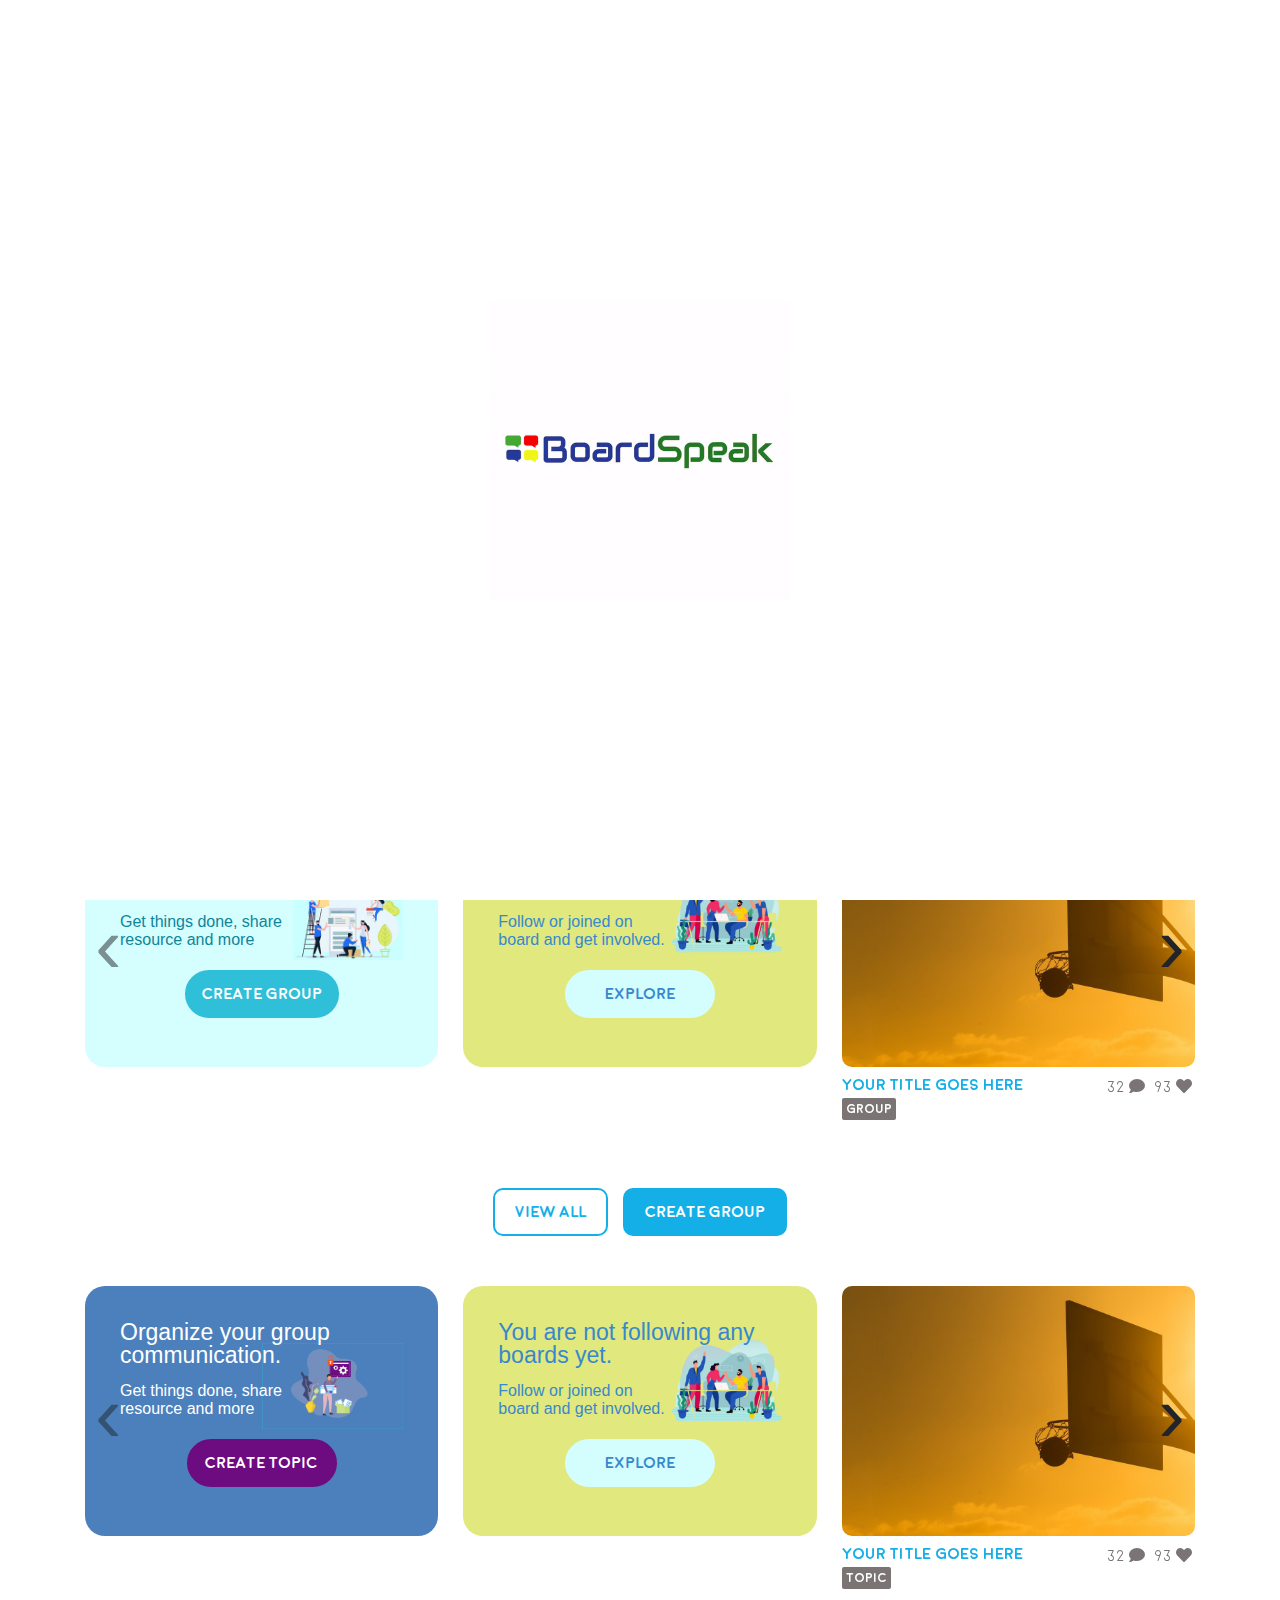
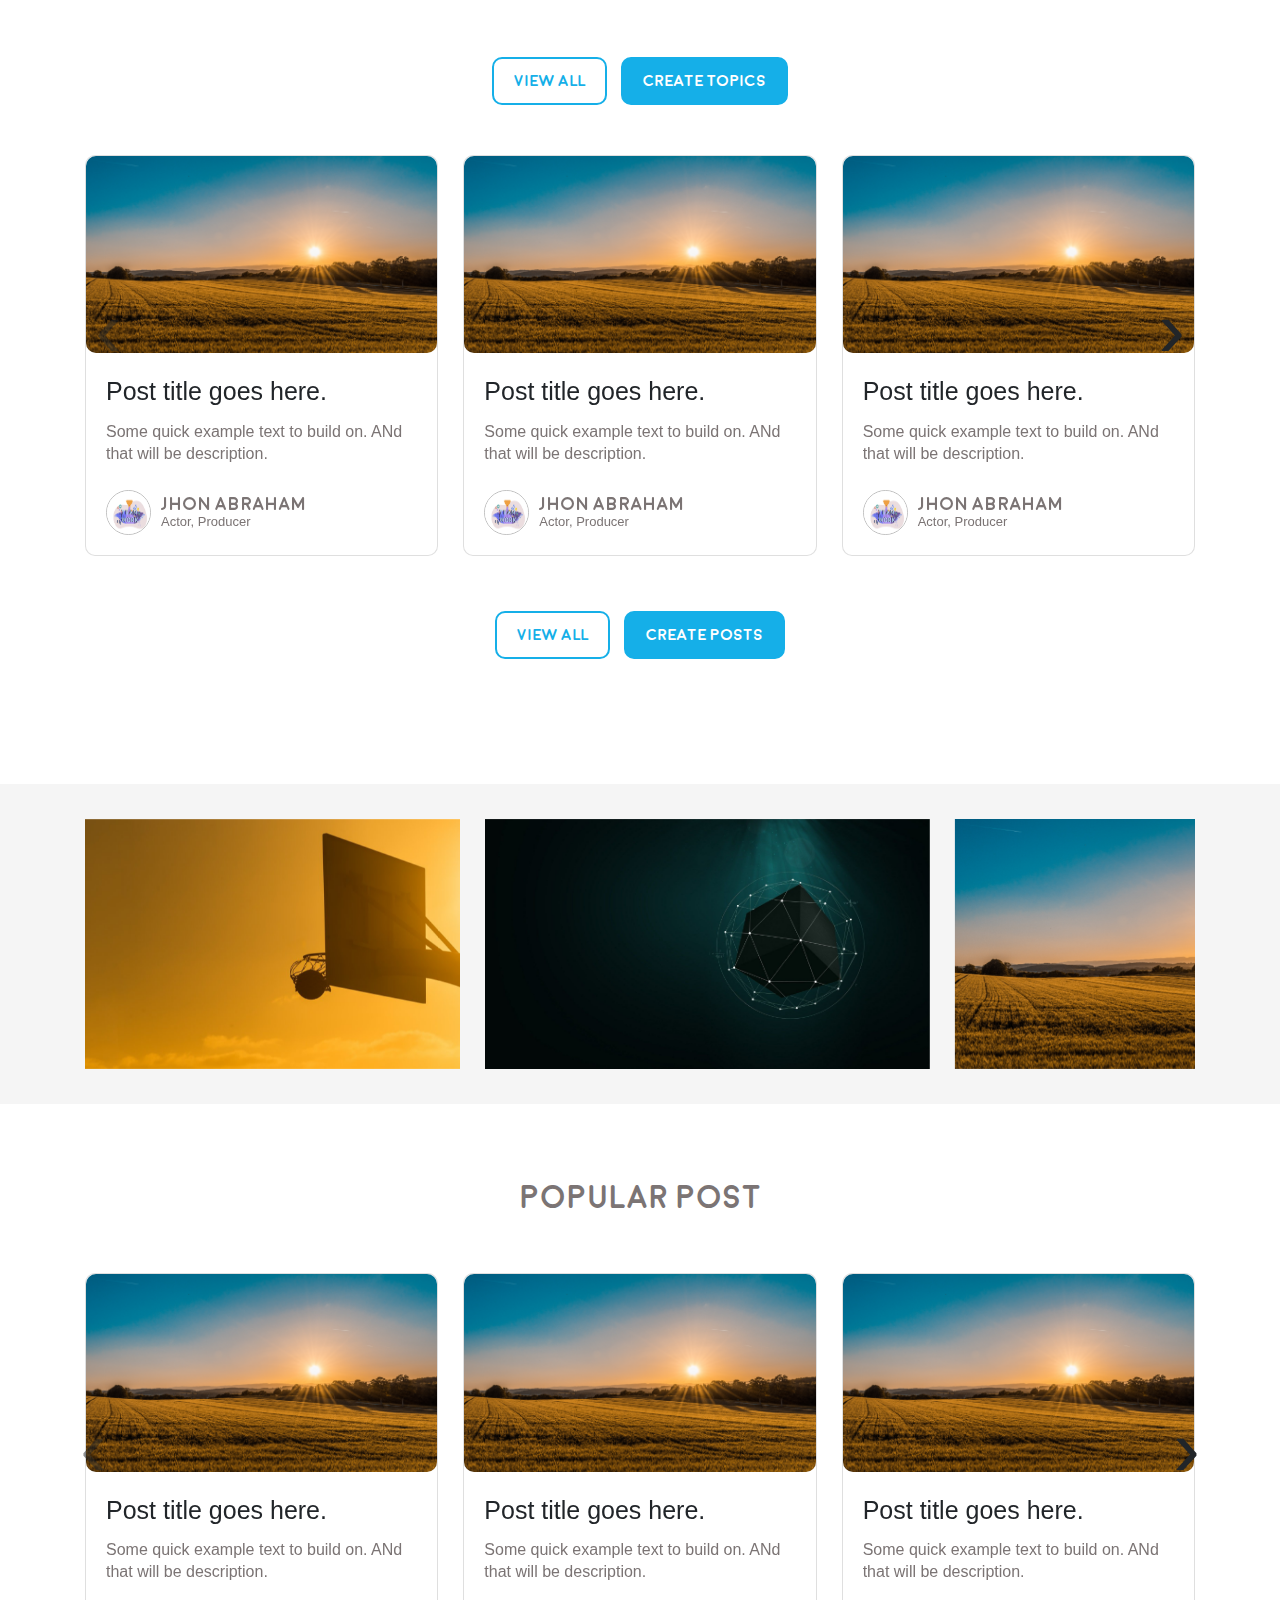
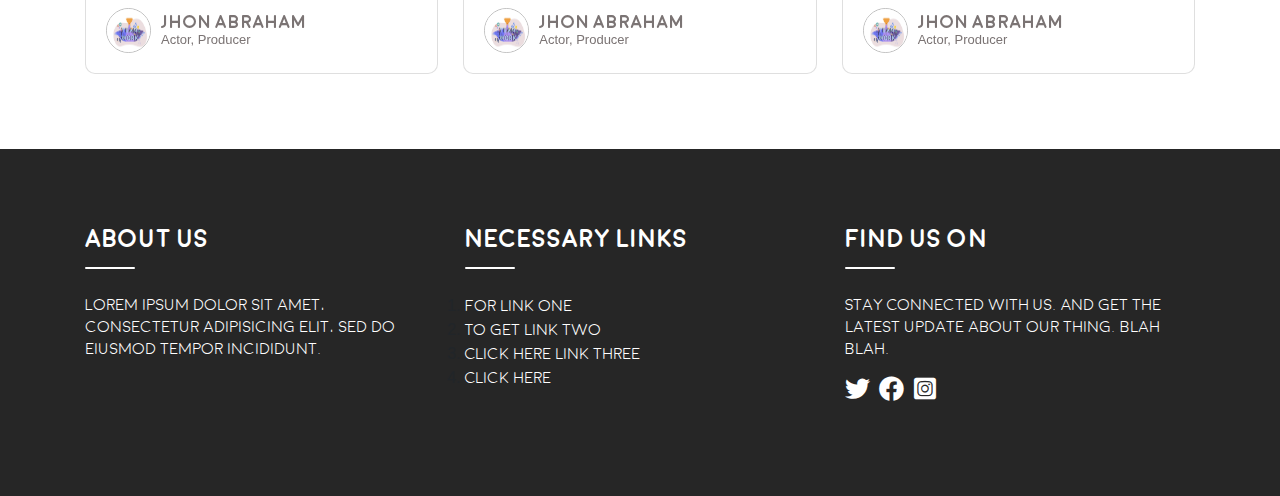
==== commit db7f8b7a: "last requested updates" ====
--- a/user-profile.html
+++ b/user-profile.html
@@ -224,19 +224,19 @@
 							<span>California, USA</span>
 						</p>
 						<div class="user_ext_number">
-							<a href="" title="">
+							<a class="contact_popup_opener">
 								Contacts
 								<span>
 									365
 								</span>
 							</a>
-							<a href="" title="">
-								Followed
+							<a class="follower_popup_opener" follow_data="follower">
+								Followers
 								<span>
 									525
 								</span>
 							</a>
-							<a href="" title="">
+							<a class="follower_popup_opener" follow_data="following">
 								Follwing
 								<span>
 									1541
@@ -244,7 +244,6 @@
 							</a>
 						</div>
 						<div class="btn_for_public">
-
 							<div class="d-inline-block">
 								<a class="btn dropdown-toggle" href="#" role="button" id="dropdownMenuLink" data-toggle="dropdown" aria-haspopup="true" aria-expanded="false">
 									message
@@ -259,9 +258,8 @@
 									</a>
 								</div>
 							</div>
-
 							<div class="d-inline-block">
-								<a class="btn dropdown-toggle" href="#" role="button" id="dropdownMenuLink" data-toggle="dropdown" aria-haspopup="true" aria-expanded="false">
+								<a class="btn dropdown-toggle" role="button" id="dropdownMenuLink" data-toggle="dropdown" aria-haspopup="true" aria-expanded="false">
 									follow
 								</a>
 
@@ -280,7 +278,6 @@
 									</a>
 								</div>
 							</div>
-
 						</div>
 					</div>
 
@@ -3961,5 +3958,756 @@
 			</a>
 		</div>
 	</div>
+	<div class="popup_container follower_popup">
+		<div class="popup_item follower_popup_item">
+			<span class="popup_closer follower_popup_closer">
+				<i class="cross fas fa-times"></i>
+			</span>
+			<div class="follower_popup_left">
+				<h4 class="follower_popup_header">
+					Jhon Abraham
+				</h4>
+				<ul class="follower_popup_nav">
+					<li class="active" follow_data="follower">
+						<span>
+							575
+						</span>
+						Follower
+					</li>
+					<li class="" follow_data="following">
+						<span>8685</span>
+						Following
+					</li>
+				</ul>
+				<div class="follower_filter">
+					<div class="form-group follower_search">
+						<input class="form-control" type="text" placeholder="Enter user name">
+						<button class="btn">
+							search
+						</button>
+					</div>
+					<ul class="follower_filter_list">
+						<li class="active">
+							<a href="">Default</a>
+						</li>
+						<li class="">
+							<a href="">A-Z</a>
+						</li>
+						<li class="">
+							<a href="">
+								Z-A
+							</a>
+						</li>
+						<li class="">
+							<a href="">
+								Contacts
+							</a>
+						</li>
+					</ul>
+				</div>
+				<div class="follower_content">
+					<div class="follower_content_item follower active">
+						<h5>
+							People following you.
+						</h5>
+						<ul class="followers_list">
+							<li>
+								<div class="follower_profile">
+									<img src="src/image/user_profile.jpeg" alt="">
+									<div class="follower_info">
+										<h6>
+											Michel Obama
+										</h6>
+										<p>
+											Firts Lady of USA	
+										</p>
+									</div>
+								</div>
+								<div class="follower_action">
+									<a class="btn dropdown-toggle" role="button" id="dropdownMenuLink" data-toggle="dropdown" aria-haspopup="true" aria-expanded="false">
+										Remove
+									</a>
+	
+									<div class="dropdown-menu" aria-labelledby="dropdownMenuLink">
+										<a class="dropdown-item">
+											Unfollow
+										</a>
+									</div>
+								</div>
+							</li>
+							<li>
+								<div class="follower_profile">
+									<img src="src/image/user_profile.jpeg" alt="">
+									<div class="follower_info">
+										<h6>
+											Michel Obama
+										</h6>
+										<p>
+											Firts Lady of USA	
+										</p>
+									</div>
+								</div>
+								<div class="follower_action">
+									<a class="btn dropdown-toggle" role="button" id="dropdownMenuLink" data-toggle="dropdown" aria-haspopup="true" aria-expanded="false">
+										Remove
+									</a>
+	
+									<div class="dropdown-menu" aria-labelledby="dropdownMenuLink">
+										<a class="dropdown-item">
+											Unfollow
+										</a>
+									</div>
+								</div>
+							</li>
+							<li>
+								<div class="follower_profile">
+									<img src="src/image/user_profile.jpeg" alt="">
+									<div class="follower_info">
+										<h6>
+											Michel Obama
+										</h6>
+										<p>
+											Firts Lady of USA	
+										</p>
+									</div>
+								</div>
+								<div class="follower_action">
+									<a class="btn dropdown-toggle" role="button" id="dropdownMenuLink" data-toggle="dropdown" aria-haspopup="true" aria-expanded="false">
+										Remove
+									</a>
+	
+									<div class="dropdown-menu" aria-labelledby="dropdownMenuLink">
+										<a class="dropdown-item">
+											Unfollow
+										</a>
+									</div>
+								</div>
+							</li>
+							<li>
+								<div class="follower_profile">
+									<img src="src/image/user_profile.jpeg" alt="">
+									<div class="follower_info">
+										<h6>
+											Michel Obama
+										</h6>
+										<p>
+											Firts Lady of USA	
+										</p>
+									</div>
+								</div>
+								<div class="follower_action">
+									<a class="btn dropdown-toggle" role="button" id="dropdownMenuLink" data-toggle="dropdown" aria-haspopup="true" aria-expanded="false">
+										Remove
+									</a>
+	
+									<div class="dropdown-menu" aria-labelledby="dropdownMenuLink">
+										<a class="dropdown-item">
+											Unfollow
+										</a>
+									</div>
+								</div>
+							</li>
+							<li>
+								<div class="follower_profile">
+									<img src="src/image/user_profile.jpeg" alt="">
+									<div class="follower_info">
+										<h6>
+											Michel Obama
+										</h6>
+										<p>
+											Firts Lady of USA	
+										</p>
+									</div>
+								</div>
+								<div class="follower_action">
+									<a class="btn dropdown-toggle" role="button" id="dropdownMenuLink" data-toggle="dropdown" aria-haspopup="true" aria-expanded="false">
+										Remove
+									</a>
+	
+									<div class="dropdown-menu" aria-labelledby="dropdownMenuLink">
+										<a class="dropdown-item">
+											Unfollow
+										</a>
+									</div>
+								</div>
+							</li>
+						</ul>
+						<div class="view_all">
+							<a class="btn" href="">Viewl all</a>
+						</div>
+					</div>
+					<div class="follower_content_item following">
+						<h5>
+							People you are following.
+						</h5>
+						<ul class="followers_list">
+							<li>
+								<div class="follower_profile">
+									<img src="src/image/user_profile.jpeg" alt="">
+									<div class="follower_info">
+										<h6>
+											Michel Obama
+										</h6>
+										<p>
+											Firts Lady of USA	
+										</p>
+									</div>
+								</div>
+								<div class="follower_action">
+									<a class="btn dropdown-toggle" role="button" id="dropdownMenuLink" data-toggle="dropdown" aria-haspopup="true" aria-expanded="false">
+										Add to favorites
+									</a>
+	
+									<div class="dropdown-menu" aria-labelledby="dropdownMenuLink">
+										<a class="dropdown-item">
+											Add to favorites
+										</a>
+										<a class="dropdown-item">
+											Notification
+										</a>
+										<a class="dropdown-item">
+											Problem / Issues
+										</a>
+										<a class="dropdown-item">
+											Unfollow
+										</a>
+									</div>
+								</div>
+							</li>
+							<li>
+								<div class="follower_profile">
+									<img src="src/image/user_profile.jpeg" alt="">
+									<div class="follower_info">
+										<h6>
+											Michel Obama
+										</h6>
+										<p>
+											Firts Lady of USA	
+										</p>
+									</div>
+								</div>
+								<div class="follower_action">
+									<a class="btn dropdown-toggle" role="button" id="dropdownMenuLink" data-toggle="dropdown" aria-haspopup="true" aria-expanded="false">
+										Add to favorites
+									</a>
+	
+									<div class="dropdown-menu" aria-labelledby="dropdownMenuLink">
+										<a class="dropdown-item">
+											Add to favorites
+										</a>
+										<a class="dropdown-item">
+											Notification
+										</a>
+										<a class="dropdown-item">
+											Problem / Issues
+										</a>
+										<a class="dropdown-item">
+											Unfollow
+										</a>
+									</div>
+								</div>
+							</li>
+							<li>
+								<div class="follower_profile">
+									<img src="src/image/user_profile.jpeg" alt="">
+									<div class="follower_info">
+										<h6>
+											Michel Obama
+										</h6>
+										<p>
+											Firts Lady of USA	
+										</p>
+									</div>
+								</div>
+								<div class="follower_action">
+									<a class="btn dropdown-toggle" role="button" id="dropdownMenuLink" data-toggle="dropdown" aria-haspopup="true" aria-expanded="false">
+										Add to favorites
+									</a>
+	
+									<div class="dropdown-menu" aria-labelledby="dropdownMenuLink">
+										<a class="dropdown-item">
+											Add to favorites
+										</a>
+										<a class="dropdown-item">
+											Notification
+										</a>
+										<a class="dropdown-item">
+											Problem / Issues
+										</a>
+										<a class="dropdown-item">
+											Unfollow
+										</a>
+									</div>
+								</div>
+							</li>
+						</ul>
+						<div class="view_all">
+							<a class="btn" href="">Viewl all</a>
+						</div>
+					</div>
+				</div>
+			</div>
+			<div class="follower_popup_right">
+				<a class="follower_side_img" href="">
+					<img src="src/image/board_one.jpg" alt="sideImg">
+				</a>
+				<ul class="follower_side_list">
+					<h5>
+						Lorem ipsum dolor sit amet.
+					</h5>
+					<li>
+						<img src="src/image/user_background.jpg" alt="">
+						<div class="follower_side_text">
+							<h6>
+								Gabriel Iglesias
+							</h6>
+							<p>
+								The flufffy guy
+							</p>
+						</div>
+						<a href="">
+							<i class="fas fa-angle-right"></i>
+						</a>
+					</li>
+					<li>
+						<img src="src/image/user_background.jpg" alt="">
+						<div class="follower_side_text">
+							<h6>
+								Gabriel Iglesias
+							</h6>
+							<p>
+								The flufffy guy
+							</p>
+						</div>
+						<a href="">
+							<i class="fas fa-angle-right"></i>
+						</a>
+					</li>
+					<li>
+						<img src="src/image/user_background.jpg" alt="">
+						<div class="follower_side_text">
+							<h6>
+								Gabriel Iglesias
+							</h6>
+							<p>
+								The flufffy guy
+							</p>
+						</div>
+						<a href="">
+							<i class="fas fa-angle-right"></i>
+						</a>
+					</li>
+				</ul>
+				<a class="see_more" href="">
+					See More
+				</a>
+			</div>
+		</div>
+	</div>
+	<div class="popup_container contact_popup">
+		<div class="popup_item contact_popup_item">
+			<span class="popup_closer contact_popup_closer">
+				<i class="cross fas fa-times"></i>
+			</span>
+			<div class="contact_popup_left">
+				<h4 class="contact_popup_header">
+					Jhon Abraham
+				</h4>
+				<ul class="contact_popup_nav">
+					<li class="active" contact_data="request">
+						<span>
+							57
+						</span>
+						Requested
+					</li>
+					<li class="" contact_data="suggest">
+						<span>85</span>
+						Suggested
+					</li>
+					<li class="" contact_data="all_contact">
+						<span>85</span>
+						All Contacts
+					</li>
+				</ul>
+				<div class="contact_filter">
+					<div class="form-group contact_search">
+						<input class="form-control" type="text" placeholder="Enter user name">
+						<button class="btn">
+							search
+						</button>
+					</div>
+					<ul class="contact_filter_list">
+						<li class="active">
+							<a href="">Default</a>
+						</li>
+	
+						<li class="">
+							<a href="">
+								Newest
+							</a>
+						</li>
+						<li class="">
+							<a href="">
+								Oldest
+							</a>
+						</li>
+						<li class="">
+							<a href="">A-Z</a>
+						</li>
+						<li class="">
+							<a href="">
+								Z-A
+							</a>
+						</li>
+					</ul>
+				</div>
+				<div class="contact_content">
+					<div class="contact_content_item active request">
+						<ul class="contacts_list">
+							<li>
+								<div class="contact_profile">
+									<img src="src/image/user_profile.jpeg" alt="">
+									<div class="contact_info">
+										<h6>
+											Michel Obama
+										</h6>
+										<p>
+											Firts Lady of USA	
+										</p>
+									</div>
+								</div>
+								<div class="contact_action">
+									<span>
+										1 day
+									</span>
+									<a class="btn">
+										Confirm
+									</a>
+									<a class="btn">
+										<i class="fas fa-times"></i>
+									</a>
+								</div>
+							</li>
+							<li>
+								<div class="contact_profile">
+									<img src="src/image/user_profile.jpeg" alt="">
+									<div class="contact_info">
+										<h6>
+											Michel Obama
+										</h6>
+										<p>
+											Firts Lady of USA	
+										</p>
+									</div>
+								</div>
+								<div class="contact_action">
+									<span>
+										32 weeks
+									</span>
+									<a class="btn">
+										Confirm
+									</a>
+									<a class="btn">
+										<i class="fas fa-times"></i>
+									</a>
+								</div>
+							</li>
+							<li>
+								<div class="contact_profile">
+									<img src="src/image/user_profile.jpeg" alt="">
+									<div class="contact_info">
+										<h6>
+											Michel Obama
+										</h6>
+										<p>
+											Firts Lady of USA	
+										</p>
+									</div>
+								</div>
+								<div class="contact_action">
+									<span>
+										1 year
+									</span>
+									<a class="btn">
+										Confirm
+									</a>
+									<a class="btn">
+										<i class="fas fa-times"></i>
+									</a>
+								</div>
+							</li>
+						</ul>
+						<div class="view_all">
+							<a class="btn" href="">Viewl all</a>
+						</div>
+					</div>
+					<div class="contact_content_item suggest">
+						<ul class="contacts_list">
+							<li>
+								<div class="contact_profile">
+									<img src="src/image/user_profile.jpeg" alt="">
+									<div class="contact_info">
+										<h6>
+											Michel Obama
+										</h6>
+										<p>
+											Firts Lady of USA	
+										</p>
+									</div>
+								</div>
+								<div class="contact_action">
+									<a class="btn">
+										Add
+									</a>
+									<a class="btn">
+										<i class="fas fa-times"></i>
+									</a>
+								</div>
+							</li>
+							<li>
+								<div class="contact_profile">
+									<img src="src/image/user_profile.jpeg" alt="">
+									<div class="contact_info">
+										<h6>
+											Michel Obama
+										</h6>
+										<p>
+											Firts Lady of USA	
+										</p>
+									</div>
+								</div>
+								<div class="contact_action">
+									<a class="btn">
+										Add
+									</a>
+									<a class="btn">
+										<i class="fas fa-times"></i>
+									</a>
+								</div>
+							</li>
+							<li>
+								<div class="contact_profile">
+									<img src="src/image/user_profile.jpeg" alt="">
+									<div class="contact_info">
+										<h6>
+											Michel Obama
+										</h6>
+										<p>
+											Firts Lady of USA	
+										</p>
+									</div>
+								</div>
+								<div class="contact_action">
+									<a class="btn">
+										Add
+									</a>
+									<a class="btn">
+										<i class="fas fa-times"></i>
+									</a>
+								</div>
+							</li>
+							<li>
+								<div class="contact_profile">
+									<img src="src/image/user_profile.jpeg" alt="">
+									<div class="contact_info">
+										<h6>
+											Michel Obama
+										</h6>
+										<p>
+											Firts Lady of USA	
+										</p>
+									</div>
+								</div>
+								<div class="contact_action">
+									<a class="btn">
+										Add
+									</a>
+									<a class="btn">
+										<i class="fas fa-times"></i>
+									</a>
+								</div>
+							</li>
+							<li>
+								<div class="contact_profile">
+									<img src="src/image/user_profile.jpeg" alt="">
+									<div class="contact_info">
+										<h6>
+											Michel Obama
+										</h6>
+										<p>
+											Firts Lady of USA	
+										</p>
+									</div>
+								</div>
+								<div class="contact_action">
+									<a class="btn">
+										Add
+									</a>
+									<a class="btn">
+										<i class="fas fa-times"></i>
+									</a>
+								</div>
+							</li>
+						</ul>
+						<div class="view_all">
+							<a class="btn" href="">Viewl all</a>
+						</div>
+					</div>
+					<div class="contact_content_item all_contact">
+						<ul class="contacts_list">
+							<li>
+								<div class="contact_profile">
+									<img src="src/image/user_profile.jpeg" alt="">
+									<div class="contact_info">
+										<h6>
+											Michel Obama
+										</h6>
+										<p>
+											Firts Lady of USA	
+										</p>
+									</div>
+								</div>
+								<div class="contact_action">
+									<a class="btn dropdown-toggle" role="button" id="dropdownMenuLink" data-toggle="dropdown" aria-haspopup="true" aria-expanded="false">
+										Message
+									</a>
+	
+									<div class="dropdown-menu" aria-labelledby="dropdownMenuLink">
+										<a class="dropdown-item">
+											Add favourites
+										</a>
+										<a class="dropdown-item">
+											Block message
+										</a>
+										<a class="dropdown-item">
+											Remove as contact
+										</a>
+									</div>
+								</div>
+							</li>
+							<li>
+								<div class="contact_profile">
+									<img src="src/image/user_profile.jpeg" alt="">
+									<div class="contact_info">
+										<h6>
+											Michel Obama
+										</h6>
+										<p>
+											Firts Lady of USA	
+										</p>
+									</div>
+								</div>
+								<div class="contact_action">
+									<a class="btn dropdown-toggle" role="button" id="dropdownMenuLink" data-toggle="dropdown" aria-haspopup="true" aria-expanded="false">
+										Message
+									</a>
+	
+									<div class="dropdown-menu" aria-labelledby="dropdownMenuLink">
+										<a class="dropdown-item">
+											Add favourites
+										</a>
+										<a class="dropdown-item">
+											Block message
+										</a>
+										<a class="dropdown-item">
+											Remove as contact
+										</a>
+									</div>
+								</div>
+							</li>
+							<li>
+								<div class="contact_profile">
+									<img src="src/image/user_profile.jpeg" alt="">
+									<div class="contact_info">
+										<h6>
+											Michel Obama
+										</h6>
+										<p>
+											Firts Lady of USA	
+										</p>
+									</div>
+								</div>
+								<div class="contact_action">
+									<a class="btn dropdown-toggle" role="button" id="dropdownMenuLink" data-toggle="dropdown" aria-haspopup="true" aria-expanded="false">
+										Message
+									</a>
+	
+									<div class="dropdown-menu" aria-labelledby="dropdownMenuLink">
+										<a class="dropdown-item">
+											Add favourites
+										</a>
+										<a class="dropdown-item">
+											Block message
+										</a>
+										<a class="dropdown-item">
+											Remove as contact
+										</a>
+									</div>
+								</div>
+							</li>
+						</ul>
+						<div class="view_all">
+							<a class="btn" href="">Viewl all</a>
+						</div>
+					</div>
+				</div>
+			</div>
+			<div class="contact_popup_right">
+				<a class="contact_side_img" href="">
+					<img src="src/image/board_one.jpg" alt="sideImg">
+				</a>
+				<ul class="contact_side_list">
+					<h5>
+						Lorem ipsum dolor sit amet.
+					</h5>
+					<li>
+						<img src="src/image/user_background.jpg" alt="">
+						<div class="contact_side_text">
+							<h6>
+								Gabriel Iglesias
+							</h6>
+							<p>
+								The flufffy guy
+							</p>
+						</div>
+						<a href="">
+							<i class="fas fa-angle-right"></i>
+						</a>
+					</li>
+					<li>
+						<img src="src/image/user_background.jpg" alt="">
+						<div class="contact_side_text">
+							<h6>
+								Gabriel Iglesias
+							</h6>
+							<p>
+								The flufffy guy
+							</p>
+						</div>
+						<a href="">
+							<i class="fas fa-angle-right"></i>
+						</a>
+					</li>
+					<li>
+						<img src="src/image/user_background.jpg" alt="">
+						<div class="contact_side_text">
+							<h6>
+								Gabriel Iglesias
+							</h6>
+							<p>
+								The flufffy guy
+							</p>
+						</div>
+						<a href="">
+							<i class="fas fa-angle-right"></i>
+						</a>
+					</li>
+				</ul>
+				<a class="see_more" href="">
+					See More
+				</a>
+			</div>
+		</div>
+	</div>
 </body>
 </html>--- a/src/style/main.css
+++ b/src/style/main.css
@@ -125,6 +125,33 @@
     visibility: hidden;
   }
 }
+
+
+/* animation for boostrap dropdown */
+/* ======================================== */
+.dropdown-menu {
+  animation: bootDrop;
+  animation-fill-mode: forwards;
+  
+  /* animation durstion in second
+  if you change this also shuld change in line 68*/
+  animation-duration: .3s;
+}
+
+/* the background animation */
+@keyframes bootDrop {
+  0% {
+    margin-top: 0;
+    opacity: 0;
+  }
+  100% {
+    opacity: 1;
+    margin-top: 5px;
+  }
+}
+
+
+
 /* board item style */
 /* =============================== */
 
@@ -217,19 +244,52 @@
   position: relative;
 }
 
+header.header nav.main_nav_container ul.desk_nav_container li.search_box{
+  min-width: 20px;
+  cursor: pointer;
+}
+
 header.header nav.main_nav_container ul.desk_nav_container li.search_box input {
   background-color: #fff;
   font-family: sans-serif;
-  padding-left: 30px;
-}
-
-header.header nav.main_nav_container ul.desk_nav_container li.search_box i {
+  width: 0px;
+  opacity: 0;
+  transition: .3s;
+  padding: 0;
+}
+
+header.header nav.main_nav_container ul.desk_nav_container
+li.search_box.slided_search input {
+  width: 220px;
+  opacity: 1;
+  padding: 6px 12px;
+  padding-left: 35px;
+}
+
+header.header nav.main_nav_container ul.desk_nav_container li.search_box i{
   position: absolute;
   top: 50%;
   transform: translateY(-50%);
+  left: 0px;
+  font-size: 16px;
+  color: #7B7474;
+  width: 20px;
+  height: 20px;
+  line-height: 20px;
+  text-align: center;
+  margin-bottom: 0;
+  transition: .3s;
+}
+
+header.header nav.main_nav_container ul.desk_nav_container
+li.search_box i:hover{
+  color: #15AFE8;
+}
+
+header.header nav.main_nav_container ul.desk_nav_container
+li.search_box.slided_search i{
   left: 10px;
   font-size: 14px;
-  color: #7B7474;
 }
 
 header.header nav.main_nav_container ul.desk_nav_container li a {
--- a/src/style/user-profile.css
+++ b/src/style/user-profile.css
@@ -1290,6 +1290,7 @@
 
 
 /* todos popup styles */
+/* ========================================================================== */
 .popup_container .popup_item .popup_closer{
   position: absolute;
   right: 0px;
@@ -1299,6 +1300,7 @@
   font-size: 20px;
   cursor: pointer;
   transition: .3s;
+  z-index: 99999;
 }
 
 .todos_not_popup .todos_not .popup_closer{
@@ -1408,6 +1410,7 @@
 }
 
 /* create group popup */
+/* ===================================================================== */
 .create_group_popup_item .create_header_bar{
   padding: 25px 50px;
   background-color: #E5E5E5;
@@ -1495,7 +1498,7 @@
 
 
 /* unfollow popup */
-/* ============================================ */
+/* ================================================================ */
 .popup_container.unfollow_popup .popup_body{
   margin-bottom: 25px;
   text-align: center;
@@ -1534,7 +1537,7 @@
 }
 
 /* problem popup & notification popup*/
-/* ==================================== */
+/* =============================================================== */
 .popup_container.problem_popup .popup_header,
 .popup_container.not_popup .popup_header{
   background-color: #15AFE8;
@@ -1637,7 +1640,414 @@
 
 
 
-
+/* follower popup & contact popup*/
+/* =============================================================== */
+.popup_container.follower_popup .follower_popup_item,
+.popup_container.contact_popup .contact_popup_item{
+  max-width: 80%;
+  padding-top: 50px;
+
+  /* layout */
+  display: flex;
+  justify-content: space-between;
+}
+
+.popup_container.follower_popup 
+.follower_popup_left,
+.popup_container.contact_popup 
+.contact_popup_left{
+  width: 55%;
+  margin-bottom: 50px;
+}
+
+.popup_container.follower_popup 
+.follower_popup_right,
+.popup_container.contact_popup 
+.contact_popup_right{
+  width: 40%;
+}
+
+
+
+.popup_container.follower_popup 
+.follower_popup_left .follower_popup_header,
+.popup_container.contact_popup 
+.contact_popup_left .contact_popup_header{
+  padding: 15px 10px;
+  background-color: #15AFE8;
+  color: #fff;
+  font-size: 25px;
+  text-align: center;
+  font-family: sans-serif;
+  font-weight: 700;
+  border-radius: 10px;
+}
+
+.popup_container.follower_popup 
+.follower_popup_left .follower_popup_nav,
+.popup_container.contact_popup 
+.contact_popup_left .contact_popup_nav{
+  list-style-type: none;
+  text-align: center;
+  margin-top: 25px;
+}
+
+.popup_container.follower_popup 
+.follower_popup_left .follower_popup_nav li,
+.popup_container.contact_popup 
+.contact_popup_left .contact_popup_nav li{
+  font-size: 16px;
+  font-family: sans-serif;
+  font-weight: 700;
+  cursor: pointer;
+  padding: 5px;
+  border-bottom: 2px solid transparent;
+  display: inline-block;
+  color: #333;
+  transition: .3s;
+}
+
+.popup_container.follower_popup 
+.follower_popup_left .follower_popup_nav li:hover,
+.popup_container.contact_popup 
+.contact_popup_left .contact_popup_nav li:hover{
+  color: #15AFE8;
+}
+
+.popup_container.follower_popup 
+.follower_popup_left .follower_popup_nav li.active,
+.popup_container.contact_popup 
+.contact_popup_left .contact_popup_nav li.active{
+  color: #15AFE8;
+  border-color: #15AFE8;
+}
+
+.popup_container.follower_popup 
+.follower_popup_left .follower_filter,
+.popup_container.contact_popup 
+.contact_popup_left .contact_filter{
+  margin-top: 25px;
+}
+
+.popup_container.follower_popup 
+.follower_popup_left .follower_filter .follower_search,
+.popup_container.contact_popup 
+.contact_popup_left .contact_filter .contact_search{
+  position: relative;
+}
+
+.popup_container.follower_popup 
+.follower_popup_left .follower_filter .follower_search input,
+.popup_container.contact_popup 
+.contact_popup_left .contact_filter .contact_search input{
+  padding-right: 100px;
+  font-family: sans-serif;
+}
+
+.popup_container.follower_popup 
+.follower_popup_left .follower_filter .follower_search button,
+.popup_container.contact_popup 
+.contact_popup_left .contact_filter .contact_search button{
+  position: absolute;
+  right: 0;
+  top: 0;
+  bottom: 0;
+  background-color: #15AFE8;
+  color: #fff;
+  font-family: sans-serif;
+  text-transform: capitalize;
+  width: 90px;
+}
+
+.popup_container.follower_popup 
+.follower_popup_left .follower_filter .follower_filter_list,
+.popup_container.contact_popup 
+.contact_popup_left .contact_filter .contact_filter_list{
+  list-style-type: none;
+  margin: 25px 0;
+}
+
+.popup_container.follower_popup 
+.follower_popup_left .follower_filter .follower_filter_list li,
+.popup_container.contact_popup 
+.contact_popup_left .contact_filter .contact_filter_list li{
+  display: inline-block;
+  padding: 5px 0;
+  padding-right: 15px;
+}
+
+.popup_container.follower_popup 
+.follower_popup_left .follower_filter .follower_filter_list li a,
+.popup_container.contact_popup 
+.contact_popup_left .contact_filter .contact_filter_list li a{
+  font-size: 16px;
+  color: #7B7474;
+  font-family: sans-serif;
+  transition: .3s;
+  text-decoration: none;
+}
+
+.popup_container.follower_popup 
+.follower_popup_left .follower_filter .follower_filter_list li.active a,
+.popup_container.contact_popup 
+.contact_popup_left .contact_filter .contact_filter_list li.active a{
+  color: #15AFE8;
+}
+
+.popup_container.follower_popup 
+.follower_popup_left .follower_filter .follower_filter_list li:hover a,
+.popup_container.contact_popup 
+.contact_popup_left .contact_filter .contact_filter_list li:hover a{
+  color: #15AFE8
+}
+
+.popup_container.follower_popup 
+.follower_popup_left .follower_content .follower_content_item,
+.popup_container.contact_popup 
+.contact_popup_left .contact_content .contact_content_item{
+  display: none;
+}
+
+.popup_container.follower_popup 
+.follower_popup_left .follower_content .follower_content_item.active,
+.popup_container.contact_popup 
+.contact_popup_left .contact_content .contact_content_item.active{
+  display: block;
+}
+
+.popup_container.follower_popup 
+.follower_popup_left .follower_content .follower_content_item h5,
+.popup_container.contact_popup 
+.contact_popup_left .contact_content .contact_content_item h5{
+  font-family: sans-serif;
+  color: #7B7474;
+  padding: 10px 0;
+  border-bottom: 2px solid rgba(0, 0, 0, .05);
+  margin-bottom: 15px;
+  font-size: 16px;
+}
+
+.popup_container.follower_popup 
+.follower_popup_left .follower_content .follower_content_item
+.followers_list li,
+.popup_container.contact_popup 
+.contact_popup_left .contact_content .contact_content_item
+.contacts_list li{
+  padding: 15px 0;
+
+  /* layout */
+  display: flex;
+  justify-content: space-between;
+}
+
+.popup_container.follower_popup 
+.follower_popup_left .follower_content .follower_content_item
+.followers_list li .follower_profile,
+.popup_container.contact_popup 
+.contact_popup_left .contact_content .contact_content_item
+.contacts_list li .contact_profile{
+  display: flex;
+  width: calc(100% - 140px);
+}
+
+.popup_container.follower_popup 
+.follower_popup_left .follower_content .follower_content_item
+.followers_list li .follower_profile img,
+.popup_container.contact_popup 
+.contact_popup_left .contact_content .contact_content_item
+.contacts_list li .contact_profile img{
+  width: 50px;
+  height: 50px;
+  border-radius: 50%;
+  margin-right: 10px;
+}
+
+.popup_container.follower_popup 
+.follower_popup_left .follower_content .follower_content_item
+.followers_list li .follower_profile .follower_info h6,
+.popup_container.contact_popup 
+.contact_popup_left .contact_content .contact_content_item
+.contacts_list li .contact_profile .contact_info h6{
+  font-family: sans-serif;
+  font-weight: 700;
+  font-size: 18px;
+  margin-top: 5px;
+  margin-bottom: 0px;  
+}
+
+.popup_container.follower_popup 
+.follower_popup_left .follower_content .follower_content_item
+.followers_list li .follower_profile .follower_info p,
+.popup_container.contact_popup 
+.contact_popup_left .contact_content .contact_content_item
+.contacts_list li .contact_profile .contact_info p{
+  font-family: sans-serif;
+  color: #7B7474;
+  font-size: 14px;
+}
+
+.popup_container.follower_popup 
+.follower_popup_left .follower_content .follower_content_item
+.followers_list li .follower_action,
+.popup_container.contact_popup 
+.contact_popup_left .contact_content .contact_content_item
+.contacts_list li .contact_action{
+  width: 140px;
+  text-align: right;
+}
+
+.popup_container.follower_popup 
+.follower_popup_left .follower_content .follower_content_item
+.followers_list li .follower_action a,
+.popup_container.contact_popup 
+.contact_popup_left .contact_content .contact_content_item
+.contacts_list li .contact_action a{
+  background-color: #15AFE8;
+  color: #fff;
+  font-family: sans-serif;
+}
+
+.popup_container.contact_popup 
+.contact_popup_left .contact_content .contact_content_item
+.contacts_list li .contact_action a.btn:last-child{
+  background-color: silver;
+  padding: 10px;
+  transition: .3s;
+  margin-left: 3px;
+}
+
+.popup_container.contact_popup 
+.contact_popup_left .contact_content .contact_content_item
+.contacts_list li .contact_action span{
+  display: block;
+  color: #7B7474;
+  margin-bottom: 2px;
+}
+
+.popup_container.contact_popup 
+.contact_popup_left .contact_content .contact_content_item
+.contacts_list li .contact_action a.btn:last-child:hover{
+  background-color: #F42C4C;
+}
+
+.popup_container.follower_popup 
+.follower_popup_left .follower_content .follower_content_item
+.followers_list li .follower_action .dropdown-menu a,
+.popup_container.contact_popup 
+.contact_popup_left .contact_content .contact_content_item
+.contacts_list li .contact_action .dropdown-menu a{
+  background-color: transparent;
+  color: #7B7474;
+  transition: .3s;
+}
+
+.popup_container.follower_popup 
+.follower_popup_left .follower_content .follower_content_item
+.followers_list li .follower_action .dropdown-menu a:hover,
+.popup_container.contact_popup 
+.contact_popup_left .contact_content .contact_content_item
+.contacts_list li .contact_action .dropdown-menu a:hover{
+  color: #15AFE8;
+}
+
+/* right side bar styles */
+/* ---------------------- */
+.popup_container.follower_popup 
+.follower_popup_right .follower_side_img img,
+.popup_container.contact_popup 
+.contact_popup_right .contact_side_img img{
+  width: 100%;
+  height: auto;
+  border-radius: 10px;
+  margin-bottom: 35px;
+}
+
+
+.popup_container.follower_popup 
+.follower_popup_right .follower_side_list h5,
+.popup_container.contact_popup 
+.contact_popup_right .contact_side_list h5{
+  font-size: 16px;
+  color: #7B7474;
+  padding: 10px;
+  border-bottom: 2px solid rgba(0, 0, 0, .05);
+  margin-bottom: 20px;
+}
+
+.popup_container.follower_popup 
+.follower_popup_right .follower_side_list li,
+.popup_container.contact_popup 
+.contact_popup_right .contact_side_list li{
+  margin-bottom: 15px;
+  padding-right: 25px;
+  display: flex;
+  position: relative;
+}
+
+.popup_container.follower_popup 
+.follower_popup_right .follower_side_list li img,
+.popup_container.contact_popup 
+.contact_popup_right .contact_side_list li img{
+  width: 50px;
+  height: 50px;
+  margin-right: 10px;
+}
+
+.popup_container.follower_popup 
+.follower_popup_right .follower_side_list li
+.follower_side_text h6,
+.popup_container.contact_popup 
+.contact_popup_right .contact_side_list li
+.contact_side_text h6{
+  margin-bottom: 0;
+}
+
+.popup_container.follower_popup 
+.follower_popup_right .follower_side_list li
+.follower_side_text p,
+.popup_container.contact_popup 
+.contact_popup_right .contact_side_list li
+.contact_side_text p{
+  color: #7B7474;
+  font-size: 14px;
+}
+
+.popup_container.follower_popup 
+.follower_popup_right .follower_side_list li a,
+.popup_container.contact_popup 
+.contact_popup_right .contact_side_list li a{
+  position: absolute;
+  right: 10px;
+  top: 2.5px;
+  color: #7B7474;
+  transition: .3s;
+}
+
+.popup_container.follower_popup 
+.follower_popup_right .follower_side_list li a i,
+.popup_container.contact_popup 
+.contact_popup_right .contact_side_list li a i{
+  font-size: 25px;
+}
+
+.popup_container.follower_popup 
+.follower_popup_right .follower_side_list li a:hover,
+.popup_container.contact_popup 
+.contact_popup_right .contact_side_list li a i{
+  color: #15AFE8;
+}
+
+.popup_container.follower_popup 
+.follower_popup_right .see_more,
+.popup_container.contact_popup 
+.contact_popup_right .see_more{
+  font-family: sans-serif;
+  color: #7B7474;
+  margin-top: 35px;
+  margin-bottom: 15px;
+  display: block;
+  text-align: center;
+}
 
 
 
@@ -1772,4 +2182,84 @@
   .todos_not_popup .todos_not ul li h4.todos_name {
     margin-bottom: 5px;
   }
+}
+
+
+
+/* follower popup responsive */
+@media only screen and (max-width: 991px) {
+  .popup_container.follower_popup .follower_popup_item,
+  .popup_container.contact_popup .contact_popup_item{
+    /* layout */
+    flex-direction: column;
+  }
+
+  .popup_container.follower_popup 
+  .follower_popup_left,
+  .popup_container.contact_popup 
+  .contact_popup_left{
+    width: 100%
+  }
+
+  .popup_container.follower_popup 
+  .follower_popup_right,
+  .popup_container.contact_popup 
+  .contact_popup_right{
+    width: 100%;
+  }
+}
+
+
+@media only screen and (max-width: 768px) {
+  .popup_container.follower_popup .follower_popup_item,
+  .popup_container.contact_popup .contact_popup_item{
+    padding-top: 35px;
+  }
+}
+
+@media only screen and (max-width: 575px) {
+  .popup_container.follower_popup .follower_popup_item,
+  .popup_container.contact_popup .contact_popup_item{
+    padding-top: 25px;
+    max-width: 95%;
+  }
+
+  .popup_container.follower_popup 
+  .follower_popup_left .follower_content .follower_content_item
+  .followers_list li,
+  .popup_container.contact_popup 
+  .contact_popup_left .contact_content .contact_content_item
+  .contacts_list li{
+    flex-direction: column;
+  }
+
+  .popup_container.follower_popup 
+  .follower_popup_left .follower_content .follower_content_item
+  .followers_list li .follower_profile,
+  .popup_container.contact_popup 
+  .contact_popup_left .contact_content .contact_content_item
+  .contacts_list li .contact_profile{
+    width: 100%;
+  }
+
+  .popup_container.follower_popup 
+  .follower_popup_left .follower_content .follower_content_item
+  .followers_list li .follower_action,
+  .popup_container.contact_popup 
+  .contact_popup_left .contact_content .contact_content_item
+  .contacts_list li .contact_action {
+    padding-left: 60px;
+    margin-bottom: 15px;
+    width: 100%;
+    text-align: left;
+  }
+
+  .popup_container.follower_popup 
+  .follower_popup_left .follower_content .follower_content_item
+  .followers_list li .follower_action a,
+  .popup_container.contact_popup 
+  .contact_popup_left .contact_content .contact_content_item
+  .contacts_list li .contact_action a{
+    margin-bottom: 5px;
+  }
 }